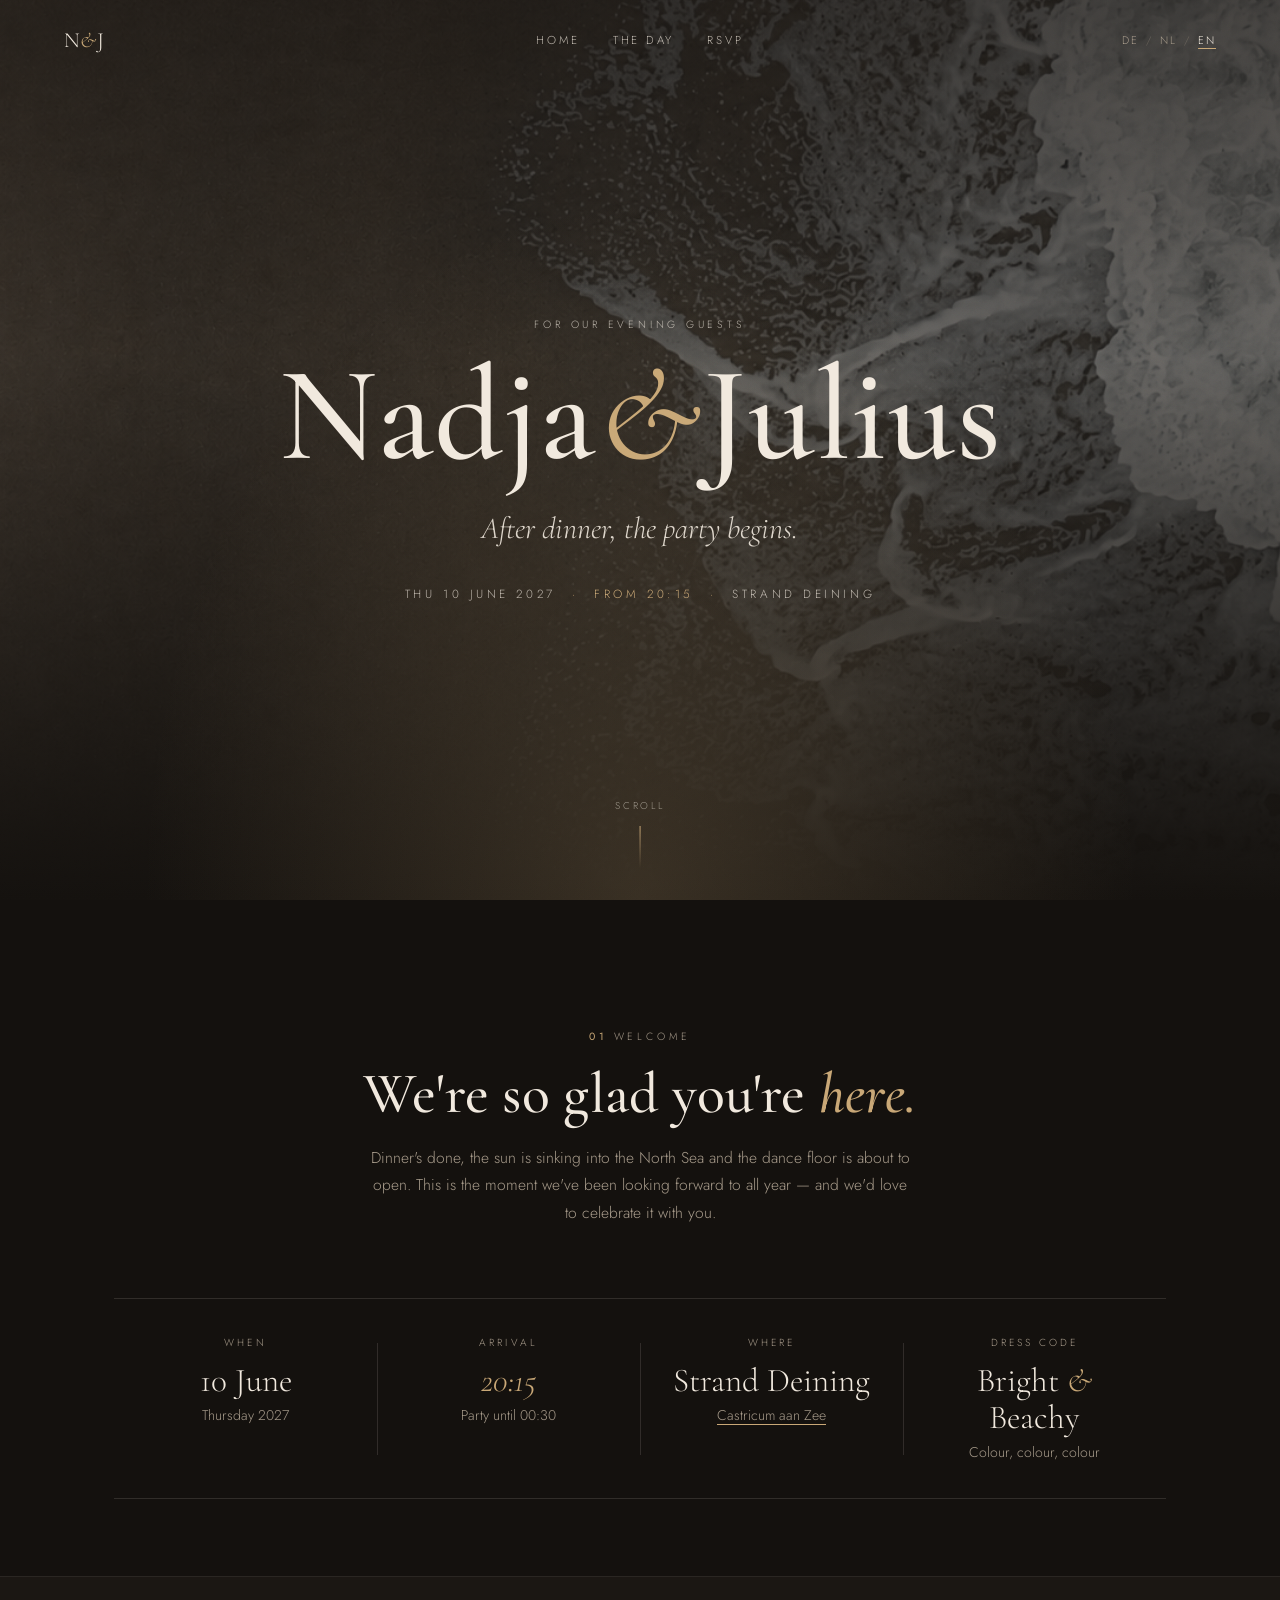
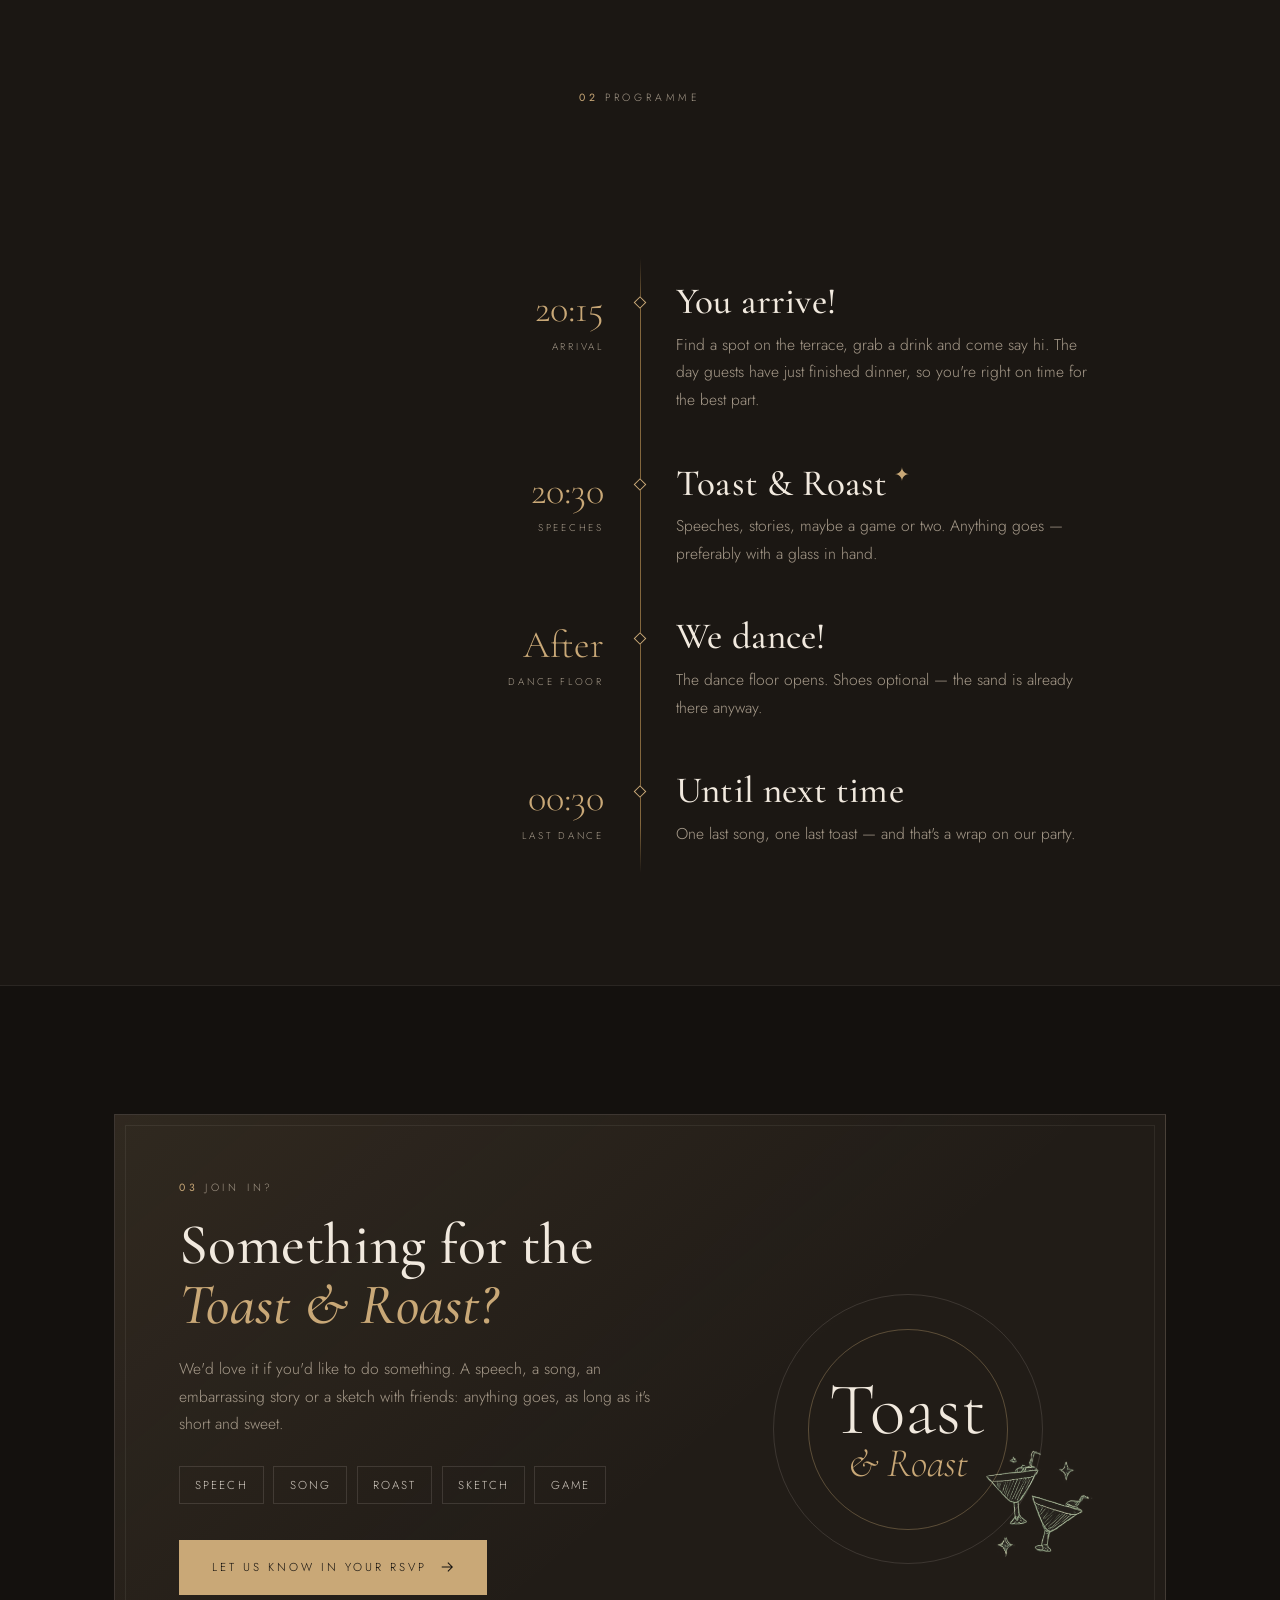
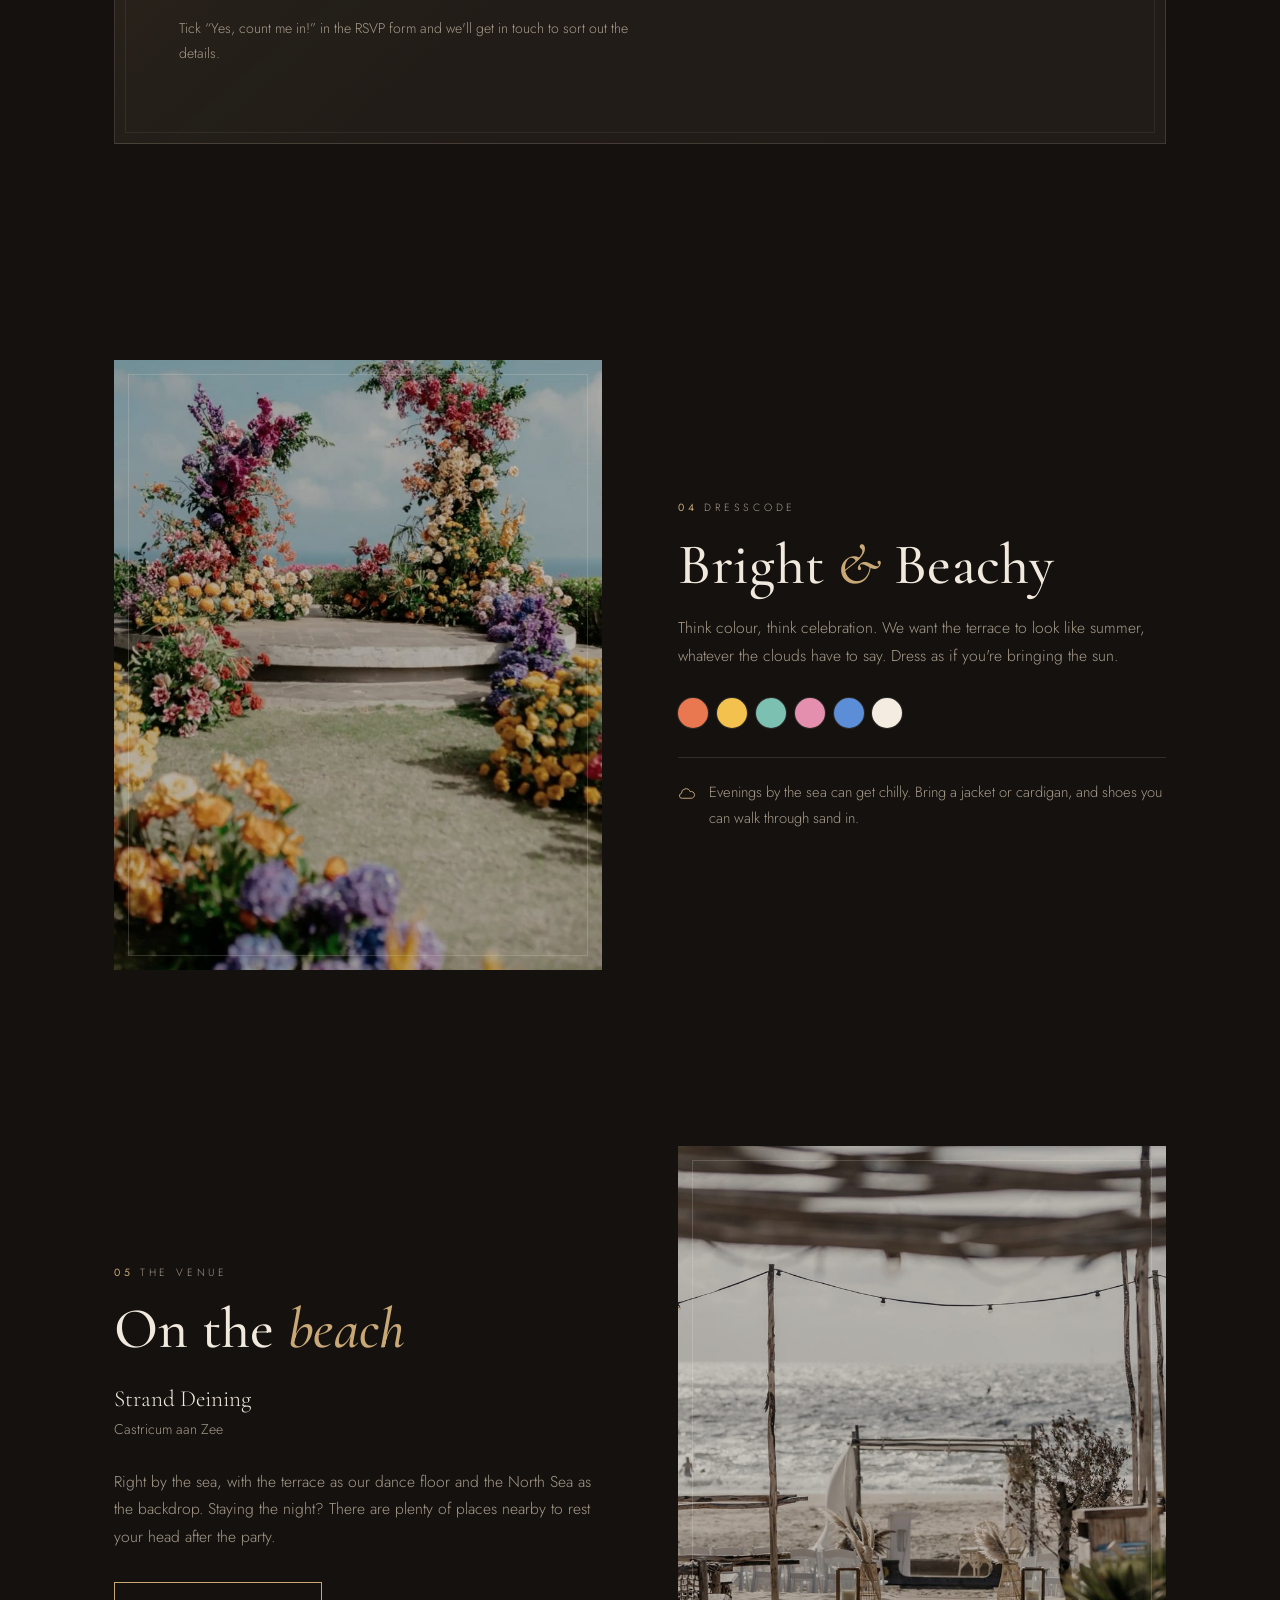
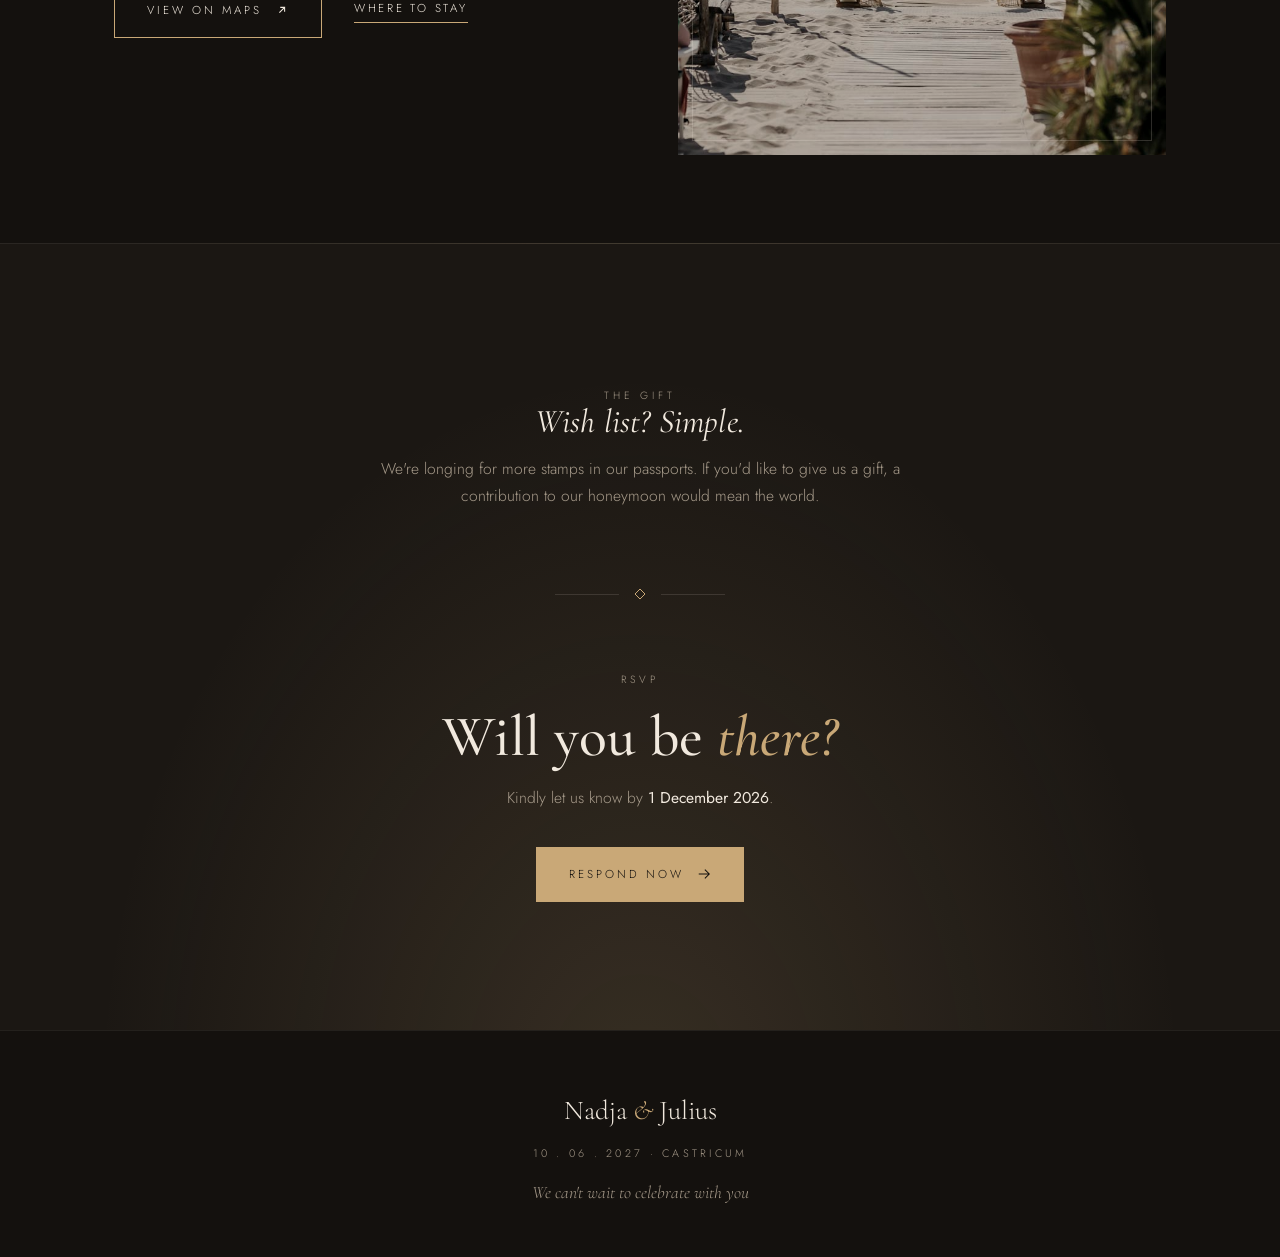
==== avond.html @ a83099b0 "Add files via upload" ====
<!DOCTYPE html>
<html lang="nl">
<head>
<meta charset="UTF-8">
<meta name="viewport" content="width=device-width, initial-scale=1.0">
<title>De Avond — Nadja &amp; Julius</title>
<meta name="description" content="Voor onze avondgasten: 10 juni 2027, vanaf 20:15 op Strand Deining, Castricum aan Zee.">
<meta property="og:title" content="De Avond — Nadja & Julius">
<meta property="og:description" content="Na het diner begint het feest. 10 juni 2027 · Strand Deining, Castricum aan Zee.">
<meta property="og:image" content="assets/hero-beach.png">
<meta property="og:type" content="website">
<meta name="twitter:card" content="summary_large_image">
<meta name="theme-color" content="#14110e">
<link rel="preconnect" href="https://fonts.googleapis.com">
<link rel="preconnect" href="https://fonts.gstatic.com" crossorigin>
<link href="https://fonts.googleapis.com/css2?family=Cormorant+Garamond:ital,wght@0,400;0,500;0,600;1,400;1,500&family=Jost:wght@300;400;500&display=swap" rel="stylesheet">
<style>
  :root{
    /* Dark-mode variant of the site palette */
    --bg:#14110e;
    --bg-deep:#1b1713;
    --surface:#211c17;
    --ink:#f1e9de;
    --muted:#a69a8a;
    --accent:#c9a877;
    --accent-deep:#b0894f;
    --line:rgba(241,233,222,.13);
    --line-soft:rgba(241,233,222,.07);
    --ease:cubic-bezier(.22,.61,.36,1);
    --font-display:"Cormorant Garamond", Georgia, serif;
    --font-sans:"Jost","Helvetica Neue",Arial,sans-serif;
    --maxw:1180px;
    --pad:clamp(1.25rem,5vw,4rem);
    --eyebrow-fs:clamp(.64rem,.82vw,.76rem);
    --tracking:.36em;
    --grade-dark:saturate(.75) brightness(.55) contrast(1.04) sepia(.12);
  }
  *,*::before,*::after{box-sizing:border-box}
  html{scroll-behavior:smooth;-webkit-text-size-adjust:100%}
  body{
    margin:0;background:var(--bg);color:var(--ink);
    font-family:var(--font-sans);font-weight:300;font-size:clamp(.98rem,1.05vw,1.06rem);line-height:1.75;
    -webkit-font-smoothing:antialiased;overflow-x:hidden;
  }
  /* subtle paper grain, like the light site */
  body::before{
    content:"";position:fixed;inset:0;pointer-events:none;z-index:100;opacity:.05;mix-blend-mode:overlay;
    background-image:url("data:image/svg+xml;utf8,<svg xmlns='http://www.w3.org/2000/svg' width='160' height='160'><filter id='n'><feTurbulence type='fractalNoise' baseFrequency='.85' numOctaves='3' stitchTiles='stitch'/></filter><rect width='100%' height='100%' filter='url(%23n)'/></svg>");
  }
  img{max-width:100%;display:block}
  a{color:inherit}
  .skip{position:absolute;left:-9999px;top:0}
  .skip:focus{left:1rem;top:1rem;z-index:200;background:var(--accent);color:var(--bg);padding:.5rem 1rem}

  /* ---------- Header ---------- */
  header.site{
    position:fixed;inset:0 0 auto 0;z-index:50;
    display:grid;grid-template-columns:1fr auto 1fr;align-items:center;
    padding:1.35rem var(--pad);
    transition:background .5s var(--ease),border-color .5s var(--ease),padding .5s var(--ease);
    border-bottom:1px solid transparent;
  }
  header.site.scrolled{background:rgba(20,17,14,.82);backdrop-filter:blur(14px);-webkit-backdrop-filter:blur(14px);border-color:var(--line-soft);padding:1rem var(--pad)}
  .logo{font-family:var(--font-display);font-size:1.35rem;text-decoration:none;letter-spacing:.02em}
  .logo span{color:var(--accent);font-style:italic}
  nav.main{display:flex;gap:clamp(1rem,2.6vw,2.4rem)}
  nav.main a{font-size:.72rem;letter-spacing:.24em;text-transform:uppercase;text-decoration:none;color:rgba(241,233,222,.75);padding:.35rem 0;position:relative;transition:color .3s}
  nav.main a:hover,nav.main a[aria-current]{color:var(--ink)}
  nav.main a[aria-current]::after{content:"";position:absolute;left:0;right:0;bottom:-.35rem;height:1px;background:var(--accent)}
  .langs{justify-self:end;display:flex;align-items:center;gap:.45rem;font-size:.68rem;letter-spacing:.18em;color:var(--muted)}
  .langs button{background:none;border:0;padding:.2rem 0;font:inherit;letter-spacing:inherit;color:inherit;cursor:pointer;text-transform:uppercase}
  .langs button[aria-pressed="true"]{color:var(--ink);text-decoration:underline;text-underline-offset:.4em;text-decoration-color:var(--accent)}
  .langs i{font-style:normal;opacity:.4}

  /* ---------- Shared ---------- */
  .wrap{max-width:var(--maxw);margin:0 auto;padding:0 var(--pad)}
  section{position:relative}
  .eyebrow{font-size:var(--eyebrow-fs);letter-spacing:var(--tracking);text-transform:uppercase;color:var(--muted);margin:0 0 1.1rem}
  .eyebrow b{font-weight:400;color:var(--accent);margin-right:.6em}
  h1,h2,h3{font-family:var(--font-display);font-weight:500;line-height:1.05;margin:0;letter-spacing:.005em}
  h2.block-title{font-size:clamp(2.3rem,4.6vw,3.6rem)}
  h2.block-title em{font-style:italic;color:var(--accent)}
  .lead{color:var(--muted);max-width:34rem;margin:1.2rem 0 0}
  .center{text-align:center}
  .center .lead{margin-left:auto;margin-right:auto}
  .btn{
    display:inline-flex;align-items:center;gap:.8rem;
    font-size:.72rem;letter-spacing:.26em;text-transform:uppercase;text-decoration:none;
    padding:1.05rem 2rem;border:1px solid var(--accent);color:var(--ink);
    transition:background .35s var(--ease),color .35s var(--ease);
  }
  .btn:hover{background:var(--accent);color:var(--bg)}
  .btn.solid{background:var(--accent);color:var(--bg)}
  .btn.solid:hover{background:transparent;color:var(--ink)}
  .btn svg{width:14px;height:14px}
  .link{font-size:.72rem;letter-spacing:.24em;text-transform:uppercase;text-decoration:none;border-bottom:1px solid var(--accent);padding-bottom:.25rem;color:var(--ink)}
  .divider{display:flex;align-items:center;justify-content:center;gap:1rem;color:var(--accent);margin:0 auto}
  .divider::before,.divider::after{content:"";height:1px;width:64px;background:var(--line)}
  .divider svg{width:10px;height:10px}

  .reveal{opacity:0;transform:translateY(18px);transition:opacity 1s var(--ease),transform 1s var(--ease)}
  .reveal.in{opacity:1;transform:none}
  @media (prefers-reduced-motion:reduce){.reveal{opacity:1;transform:none;transition:none}html{scroll-behavior:auto}}

  /* ---------- Hero ---------- */
  .hero{
    min-height:100svh;display:grid;place-items:center;text-align:center;padding:7rem var(--pad) 5rem;
    overflow:hidden;isolation:isolate;
    background:#0f0c0a radial-gradient(ellipse at 50% 120%,rgba(201,168,119,.22),transparent 60%);
  }
  .hero-bg{position:absolute;inset:0;z-index:-2}
  .hero-bg img{width:100%;height:100%;object-fit:cover;filter:var(--grade-dark);transform:scale(1.04)}
  .hero::after{content:"";position:absolute;inset:0;z-index:-1;
    background:
      radial-gradient(ellipse at 50% 100%,rgba(201,168,119,.20),transparent 55%),
      linear-gradient(180deg,rgba(15,12,10,.55) 0%,rgba(15,12,10,.25) 40%,rgba(20,17,14,.92) 92%,var(--bg) 100%);}
  .hero .eyebrow{color:rgba(241,233,222,.7)}
  .hero h1{font-size:clamp(3.4rem,10.5vw,9.5rem);font-weight:500;line-height:.95;letter-spacing:.005em}
  .hero h1 .amp{font-style:italic;color:var(--accent);font-weight:400;margin:0 .02em}
  .hero .sub{font-family:var(--font-display);font-style:italic;font-size:clamp(1.35rem,2.4vw,1.9rem);margin:1.4rem 0 0;color:rgba(241,233,222,.9)}
  .hero .meta{margin-top:1.8rem;font-size:.74rem;letter-spacing:.3em;text-transform:uppercase;color:rgba(241,233,222,.72);display:flex;flex-wrap:wrap;justify-content:center;gap:.4rem 1rem}
  .hero .meta span+span::before{content:"·";margin-right:1rem;color:var(--accent)}
  .hero .meta .time{color:var(--accent)}
  .scroll{position:absolute;left:50%;bottom:2rem;transform:translateX(-50%);font-size:.62rem;letter-spacing:.3em;text-transform:uppercase;color:rgba(241,233,222,.55);text-decoration:none;display:flex;flex-direction:column;align-items:center;gap:.7rem}
  .scroll::after{content:"";width:1px;height:42px;background:linear-gradient(var(--accent),transparent);animation:drip 2.4s var(--ease) infinite}
  @keyframes drip{0%{transform:scaleY(0);transform-origin:top}50%{transform:scaleY(1);transform-origin:top}51%{transform-origin:bottom}100%{transform:scaleY(0);transform-origin:bottom}}
  @media (prefers-reduced-motion:reduce){.scroll::after{animation:none}}

  /* ---------- Welcome + facts ---------- */
  .welcome{padding:clamp(5rem,10vw,8rem) 0 clamp(3rem,6vw,5rem)}
  .facts{
    margin-top:clamp(3rem,6vw,4.5rem);
    display:grid;grid-template-columns:repeat(4,1fr);
    border-top:1px solid var(--line);border-bottom:1px solid var(--line);
  }
  .fact{padding:2.2rem 1.6rem;text-align:center;position:relative}
  .fact+.fact::before{content:"";position:absolute;left:0;top:22%;bottom:22%;width:1px;background:var(--line)}
  .fact .k{font-size:.64rem;letter-spacing:.3em;text-transform:uppercase;color:var(--muted)}
  .fact .v{font-family:var(--font-display);font-size:clamp(1.7rem,2.6vw,2.15rem);line-height:1.1;margin:.7rem 0 .35rem}
  .fact .v em{color:var(--accent)}
  .fact .s{font-size:.88rem;color:var(--muted);line-height:1.5}
  .fact a{color:var(--muted);text-decoration-color:var(--accent);text-underline-offset:.25em}
  .fact a:hover{color:var(--ink)}

  /* ---------- Programme timeline ---------- */
  .program{padding:clamp(4rem,9vw,7rem) 0;background:var(--bg-deep);border-top:1px solid var(--line-soft);border-bottom:1px solid var(--line-soft)}
  .timeline{position:relative;max-width:900px;margin:clamp(3rem,6vw,4.5rem) auto 0;padding:0}
  .timeline::before{content:"";position:absolute;left:50%;top:0;bottom:0;width:1px;background:linear-gradient(transparent,var(--accent-deep) 8%,var(--accent-deep) 92%,transparent);opacity:.7}
  .t-item{position:relative;display:grid;grid-template-columns:1fr 1fr;gap:0 4.5rem;padding:1.6rem 0;list-style:none}
  .t-item::before{content:"";position:absolute;left:50%;top:2.55rem;width:9px;height:9px;border:1px solid var(--accent);background:var(--bg-deep);transform:translateX(-50%) rotate(45deg)}
  .t-item .when{text-align:right;padding-top:.45rem}
  .t-item .when .time{font-family:var(--font-display);font-size:clamp(1.9rem,3vw,2.5rem);color:var(--accent);line-height:1}
  .t-item .when .tag{display:block;margin-top:.5rem;font-size:.62rem;letter-spacing:.28em;text-transform:uppercase;color:var(--muted)}
  .t-item h3{font-size:clamp(1.8rem,2.9vw,2.4rem)}
  .t-item p{margin:.55rem 0 0;color:var(--muted);max-width:26rem}
  .t-item.highlight h3::after{content:"✦";font-size:.5em;color:var(--accent);vertical-align:super;margin-left:.35em}

  /* ---------- Toast & Roast ---------- */
  .roast{padding:clamp(5rem,10vw,8rem) 0}
  .roast-card{
    position:relative;display:grid;grid-template-columns:1.1fr .9fr;gap:clamp(2rem,5vw,4.5rem);align-items:center;
    padding:clamp(2.2rem,5vw,4rem);border:1px solid var(--line);
    background:linear-gradient(140deg,rgba(201,168,119,.09),rgba(201,168,119,0) 55%),var(--surface);
  }
  .roast-card::before{content:"";position:absolute;inset:10px;border:1px solid var(--line-soft);pointer-events:none}
  .roast-ideas{list-style:none;margin:1.8rem 0 2.2rem;padding:0;display:flex;flex-wrap:wrap;gap:.6rem}
  .roast-ideas li{font-size:.72rem;letter-spacing:.18em;text-transform:uppercase;border:1px solid var(--line);padding:.5rem .95rem;color:rgba(241,233,222,.85)}
  .roast-note{font-size:.88rem;color:var(--muted);margin-top:1.3rem}
  .roast-visual{display:grid;place-items:center;min-height:260px;position:relative}
  .roast-visual .ring{position:absolute;width:min(280px,70%);aspect-ratio:1;border-radius:50%;border:1px solid var(--line);}
  .roast-visual .ring.two{width:min(210px,52%);border-color:rgba(201,168,119,.35)}
  .roast-visual .big{font-family:var(--font-display);font-size:clamp(3rem,6vw,4.6rem);line-height:.95;text-align:center;position:relative}
  .roast-visual .big em{display:block;font-size:.55em;color:var(--accent)}
  .illus{filter:invert(1) sepia(.55) saturate(1.3) hue-rotate(-12deg) brightness(.92);mix-blend-mode:screen;opacity:.75}
  .roast-visual .illus{position:absolute;width:120px;bottom:-.5rem;right:0}

  /* ---------- Split sections (dresscode / location) ---------- */
  .split{padding:clamp(3rem,7vw,5.5rem) 0}
  .split .wrap{display:grid;grid-template-columns:1fr 1fr;gap:clamp(2rem,6vw,5.5rem);align-items:center}
  .split.flip .media{order:2}
  .media{position:relative;aspect-ratio:4/5;overflow:hidden;background:var(--surface) radial-gradient(ellipse at 30% 20%,rgba(201,168,119,.18),transparent 60%)}
  .media img{width:100%;height:100%;object-fit:cover;filter:saturate(.8) brightness(.78) contrast(1.03) sepia(.1);transition:transform 1.4s var(--ease)}
  .media:hover img{transform:scale(1.03)}
  .media::after{content:"";position:absolute;inset:14px;border:1px solid rgba(241,233,222,.18);pointer-events:none}
  .swatches{display:flex;gap:.55rem;margin:1.8rem 0 0}
  .swatches span{width:30px;height:30px;border-radius:50%;box-shadow:0 0 0 1px rgba(255,255,255,.1)}
  .tip{display:flex;gap:.8rem;align-items:flex-start;margin-top:1.8rem;padding-top:1.4rem;border-top:1px solid var(--line);color:var(--muted);font-size:.92rem}
  .tip svg{flex:none;width:18px;height:18px;color:var(--accent);margin-top:.25rem}
  .addr{font-family:var(--font-display);font-size:1.45rem;line-height:1.35;margin:1.5rem 0 1.8rem}
  .addr small{display:block;font-family:var(--font-sans);font-size:.88rem;color:var(--muted);margin-top:.3rem}
  .actions{display:flex;flex-wrap:wrap;gap:1.4rem 2rem;align-items:center}

  /* ---------- Gift + RSVP ---------- */
  .closing{padding:clamp(5rem,10vw,8rem) 0;text-align:center;overflow:hidden;
    background:radial-gradient(ellipse at 50% 110%,rgba(201,168,119,.16),transparent 60%),var(--bg-deep);border-top:1px solid var(--line-soft)}
  .gift{max-width:36rem;margin:0 auto clamp(3.5rem,7vw,5rem)}
  .gift p{color:var(--muted);margin:.9rem 0 0}
  .gift h3{font-size:clamp(1.7rem,2.6vw,2.1rem);font-style:italic;font-weight:400}
  .closing .deadline{color:var(--muted);margin:1rem 0 2.2rem}
  .closing .deadline strong{color:var(--ink);font-weight:400}

  footer{padding:3.5rem var(--pad) 3rem;text-align:center;border-top:1px solid var(--line-soft)}
  footer .names{font-family:var(--font-display);font-size:1.7rem}
  footer .names span{color:var(--accent);font-style:italic}
  footer .date{font-size:.68rem;letter-spacing:.3em;color:var(--muted);margin:.6rem 0 .9rem}
  footer p{margin:0;font-family:var(--font-display);font-style:italic;color:var(--muted);font-size:1.1rem}

  /* ---------- Responsive ---------- */
  @media (max-width:900px){
    .facts{grid-template-columns:1fr 1fr}
    .fact:nth-child(3)::before{display:none}
    .fact:nth-child(n+3){border-top:1px solid var(--line)}
    .roast-card{grid-template-columns:1fr}
    .roast-visual{min-height:200px;order:-1}
    .split .wrap{grid-template-columns:1fr}
    .split.flip .media{order:0}
    .media{aspect-ratio:4/3}
  }
  @media (max-width:720px){
    header.site{grid-template-columns:auto 1fr;padding:1rem 16px;row-gap:.3rem}
    header.site.scrolled{padding:.8rem 16px}
    nav.main{grid-column:1/-1;grid-row:2;justify-content:center;gap:1.4rem}
    nav.main a{font-size:.66rem}
    .wrap{padding:0 16px}
    .hero{padding:9rem 16px 6rem}
    .hero .meta{letter-spacing:.2em;font-size:.68rem}
    .hero .meta span+span::before{margin-right:.6rem}
    .timeline::before{left:7px}
    .t-item{grid-template-columns:1fr;padding:1.2rem 0 1.2rem 2.2rem}
    .t-item::before{left:7px;top:1.85rem}
    .t-item .when{text-align:left;padding:0 0 .4rem;display:flex;align-items:baseline;gap:.9rem}
    .t-item .when .tag{margin:0}
    .roast-card{padding:2rem 1.4rem}
    .roast-card::before{inset:6px}
  }
  @media (max-width:440px){
    .facts{grid-template-columns:1fr}
    .fact+.fact::before{display:none}
    .fact+.fact{border-top:1px solid var(--line)}
    .fact{padding:1.7rem 1rem}
  }
</style>
</head>
<body>
<a class="skip" href="#main" data-i18n="skip">Naar de inhoud</a>

<header class="site" id="top">
  <a class="logo" href="index.html" aria-label="Nadja &amp; Julius — home">N<span>&amp;</span>J</a>
  <nav class="main" aria-label="Hoofdmenu">
    <a href="index.html" data-i18n="nav.home">Home</a>
    <a href="day.html" data-i18n="nav.day">De Dag</a>
    <a href="rsvp.html" data-i18n="nav.rsvp">RSVP</a>
  </nav>
  <div class="langs" role="group" aria-label="Taal / Language / Sprache">
    <button type="button" data-lang="de">DE</button><i>/</i>
    <button type="button" data-lang="nl">NL</button><i>/</i>
    <button type="button" data-lang="en">EN</button>
  </div>
</header>

<main id="main">

  <!-- HERO -->
  <section class="hero">
    <div class="hero-bg" aria-hidden="true">
      <img src="assets/hero-beach.png" alt="" onerror="this.remove()">
    </div>
    <div>
      <p class="eyebrow reveal" data-i18n="hero.eyebrow">Voor onze avondgasten</p>
      <h1 class="reveal">Nadja<span class="amp">&amp;</span>Julius</h1>
      <p class="sub reveal" data-i18n="hero.sub">Na het diner begint het feest.</p>
      <p class="meta reveal">
        <span data-i18n="hero.date">Do 10 juni 2027</span>
        <span class="time" data-i18n="hero.time">Vanaf 20:15</span>
        <span>Strand Deining</span>
      </p>
    </div>
    <a class="scroll" href="#welkom" data-i18n="hero.scroll">Scroll</a>
  </section>

  <!-- WELCOME + KEY FACTS -->
  <section class="welcome" id="welkom">
    <div class="wrap center">
      <p class="eyebrow reveal"><b>01</b><span data-i18n="welcome.eyebrow">Welkom</span></p>
      <h2 class="block-title reveal" data-i18n-html="welcome.title">Wat fijn dat je <em>erbij</em> bent.</h2>
      <p class="lead reveal" data-i18n="welcome.lead">Het diner zit erop, de zon zakt in de Noordzee en de dansvloer gaat zo open. Dit is het moment waar we het hele jaar naar hebben uitgekeken — en we vieren het graag met jou.</p>

      <div class="facts reveal">
        <div class="fact">
          <div class="k" data-i18n="facts.when">Wanneer</div>
          <div class="v" data-i18n-html="facts.whenV">10 juni</div>
          <div class="s" data-i18n="facts.whenS">Donderdag 2027</div>
        </div>
        <div class="fact">
          <div class="k" data-i18n="facts.arrive">Inloop</div>
          <div class="v"><em>20:15</em></div>
          <div class="s" data-i18n="facts.arriveS">Feest tot 00:30</div>
        </div>
        <div class="fact">
          <div class="k" data-i18n="facts.where">Waar</div>
          <div class="v">Strand Deining</div>
          <div class="s"><a href="https://www.google.com/maps/search/Strand+Deining+Castricum+aan+Zee" target="_blank" rel="noopener">Castricum aan Zee</a></div>
        </div>
        <div class="fact">
          <div class="k" data-i18n="facts.dress">Dresscode</div>
          <div class="v">Bright <em>&amp;</em> Beachy</div>
          <div class="s" data-i18n="facts.dressS">Kleur, kleur, kleur</div>
        </div>
      </div>
    </div>
  </section>

  <!-- PROGRAMME -->
  <section class="program" id="programma">
    <div class="wrap center">
      <p class="eyebrow reveal"><b>02</b><span data-i18n="program.eyebrow">Programma</span></p>
      <h2 class="block-title reveal" data-i18n-html="program.title">De <em>avond</em></h2>
    </div>
    <div class="wrap">
      <ol class="timeline">
        <li class="t-item reveal">
          <div class="when"><span class="time">20:15</span><span class="tag" data-i18n="p1.tag">Inloop</span></div>
          <div>
            <h3 data-i18n="p1.title">Je komt aan!</h3>
            <p data-i18n="p1.text">Schuif aan op het terras, pak een drankje en zoek ons even op. De dag-gasten hebben net gegeten, dus je komt precies op tijd voor het leukste deel.</p>
          </div>
        </li>
        <li class="t-item reveal highlight">
          <div class="when"><span class="time">20:30</span><span class="tag" data-i18n="p2.tag">Speeches</span></div>
          <div>
            <h3>Toast &amp; Roast</h3>
            <p data-i18n="p2.text">Speeches, verhalen, misschien een spel of twee. Hier mag van alles gezegd worden — liefst met een glas in de hand.</p>
          </div>
        </li>
        <li class="t-item reveal">
          <div class="when"><span class="time" data-i18n="p3.time">Daarna</span><span class="tag" data-i18n="p3.tag">Dansvloer</span></div>
          <div>
            <h3 data-i18n="p3.title">We dansen!</h3>
            <p data-i18n="p3.text">De dansvloer gaat open. Schoenen mogen uit, het zand ligt er toch al.</p>
          </div>
        </li>
        <li class="t-item reveal">
          <div class="when"><span class="time">00:30</span><span class="tag" data-i18n="p4.tag">Laatste dans</span></div>
          <div>
            <h3 data-i18n="p4.title">Tot de volgende keer</h3>
            <p data-i18n="p4.text">Nog één laatste nummer, één laatste proost — en dan zit ons feest erop.</p>
          </div>
        </li>
      </ol>
    </div>
  </section>

  <!-- TOAST & ROAST -->
  <section class="roast" id="toast-roast">
    <div class="wrap">
      <div class="roast-card reveal">
        <div>
          <p class="eyebrow"><b>03</b><span data-i18n="roast.eyebrow">Doe je mee?</span></p>
          <h2 class="block-title" data-i18n-html="roast.title">Iets voor de <em>Toast &amp; Roast?</em></h2>
          <p class="lead" data-i18n="roast.lead">We zouden het geweldig vinden als je iets wilt doen. Een speech, een liedje, een gênant verhaal of een sketch met vrienden: alles mag, zolang het kort en krachtig blijft.</p>
          <ul class="roast-ideas">
            <li data-i18n="roast.i1">Speech</li>
            <li data-i18n="roast.i2">Liedje</li>
            <li data-i18n="roast.i3">Roast</li>
            <li data-i18n="roast.i4">Sketch</li>
            <li data-i18n="roast.i5">Spel</li>
          </ul>
          <a class="btn solid" href="rsvp.html">
            <span data-i18n="roast.cta">Geef het aan in je RSVP</span>
            <svg viewBox="0 0 16 16" fill="none" stroke="currentColor" stroke-width="1.2" aria-hidden="true"><path d="M2 8h12M9 3l5 5-5 5"/></svg>
          </a>
          <p class="roast-note" data-i18n="roast.note">Vink in het RSVP-formulier „Ja, ik doe mee!” aan, dan nemen we contact met je op om alles af te stemmen.</p>
        </div>
        <div class="roast-visual" aria-hidden="true">
          <span class="ring"></span><span class="ring two"></span>
          <div class="big">Toast<em>&amp; Roast</em></div>
          <img class="illus" src="assets/illus-toast.png" alt="" onerror="this.remove()">
        </div>
      </div>
    </div>
  </section>

  <!-- DRESSCODE -->
  <section class="split" id="dresscode">
    <div class="wrap">
      <div class="media reveal"><img src="assets/dresscode2.jpeg" alt="" loading="lazy" onerror="this.remove()"></div>
      <div class="reveal">
        <p class="eyebrow"><b>04</b><span>Dresscode</span></p>
        <h2 class="block-title">Bright <em>&amp;</em> Beachy</h2>
        <p class="lead" data-i18n="dress.lead">Denk kleur, denk feest. We willen dat het terras eruitziet als zomer, wat de wolken ook vinden. Trek iets aan alsof jij de zon meebrengt.</p>
        <div class="swatches" aria-hidden="true">
          <span style="background:#e9774f"></span><span style="background:#f2c14e"></span><span style="background:#7cc0b2"></span><span style="background:#e58fae"></span><span style="background:#5c8ed8"></span><span style="background:#f4ece0"></span>
        </div>
        <div class="tip">
          <svg viewBox="0 0 24 24" fill="none" stroke="currentColor" stroke-width="1.3" aria-hidden="true"><path d="M17.5 19a4.5 4.5 0 1 0-1.3-8.8A6 6 0 0 0 4.6 12.5 3.3 3.3 0 0 0 6 19h11.5z"/></svg>
          <span data-i18n="dress.tip">'s Avonds kan het aan zee fris worden. Neem een jasje of vest mee, en schoenen waarmee je ook door het zand kunt.</span>
        </div>
      </div>
    </div>
  </section>

  <!-- LOCATION -->
  <section class="split flip" id="locatie">
    <div class="wrap">
      <div class="media reveal"><img src="assets/location.jpg" alt="Strand Deining" loading="lazy" onerror="this.remove()"></div>
      <div class="reveal">
        <p class="eyebrow"><b>05</b><span data-i18n="loc.eyebrow">De locatie</span></p>
        <h2 class="block-title" data-i18n-html="loc.title">Op het <em>strand</em></h2>
        <p class="addr">Strand Deining<small>Castricum aan Zee</small></p>
        <p class="lead" data-i18n="loc.lead">Direct aan zee, met het terras als dansvloer en de Noordzee als decor. Blijf je slapen? Vlakbij zijn genoeg plekken om na het feest je hoofd neer te leggen.</p>
        <div class="actions" style="margin-top:2rem">
          <a class="btn" href="https://www.google.com/maps/search/Strand+Deining+Castricum+aan+Zee" target="_blank" rel="noopener">
            <span data-i18n="loc.maps">Bekijk op Maps</span>
            <svg viewBox="0 0 16 16" fill="none" stroke="currentColor" stroke-width="1.2" aria-hidden="true"><path d="M5 11 11 5M6 5h5v5"/></svg>
          </a>
          <a class="link" href="day.html" data-i18n="loc.stay">Overnachten</a>
        </div>
      </div>
    </div>
  </section>

  <!-- GIFT + RSVP -->
  <section class="closing" id="rsvp">
    <div class="wrap">
      <div class="gift reveal">
        <p class="eyebrow" data-i18n="gift.eyebrow">Het cadeau</p>
        <h3 data-i18n="gift.title">Verlanglijst? Simpel.</h3>
        <p data-i18n="gift.text">Wij verlangen naar meer stempels in ons paspoort. Als je ons een cadeau wilt geven, dan het liefst een bijdrage aan onze huwelijksreis.</p>
      </div>
      <div class="divider reveal" aria-hidden="true"><svg viewBox="0 0 10 10"><path d="M5 0 10 5 5 10 0 5z" fill="none" stroke="currentColor"/></svg></div>
      <div style="margin-top:clamp(3rem,6vw,4.5rem)">
        <p class="eyebrow reveal">RSVP</p>
        <h2 class="block-title reveal" data-i18n-html="rsvp.title">Ben je <em>erbij?</em></h2>
        <p class="deadline reveal" data-i18n-html="rsvp.deadline">Laat het ons weten vóór <strong>1 december 2026</strong>.</p>
        <a class="btn solid reveal" href="rsvp.html"><span data-i18n="rsvp.cta">Reageer nu</span>
          <svg viewBox="0 0 16 16" fill="none" stroke="currentColor" stroke-width="1.2" aria-hidden="true"><path d="M2 8h12M9 3l5 5-5 5"/></svg></a>
      </div>
    </div>
  </section>
</main>

<footer>
  <div class="names">Nadja <span>&amp;</span> Julius</div>
  <div class="date">10 . 06 . 2027 · CASTRICUM</div>
  <p data-i18n="footer">We kunnen niet wachten om het met je te vieren</p>
</footer>

<script>
(function(){
  var T = {
    nl:{
      "skip":"Naar de inhoud",
      "nav.home":"Home","nav.day":"De Dag","nav.rsvp":"RSVP",
      "hero.eyebrow":"Voor onze avondgasten","hero.sub":"Na het diner begint het feest.","hero.date":"Do 10 juni 2027","hero.time":"Vanaf 20:15","hero.scroll":"Scroll",
      "welcome.eyebrow":"Welkom","welcome.title":"Wat fijn dat je <em>erbij</em> bent.",
      "welcome.lead":"Het diner zit erop, de zon zakt in de Noordzee en de dansvloer gaat zo open. Dit is het moment waar we het hele jaar naar hebben uitgekeken — en we vieren het graag met jou.",
      "facts.when":"Wanneer","facts.whenV":"10 juni","facts.whenS":"Donderdag 2027","facts.arrive":"Inloop","facts.arriveS":"Feest tot 00:30","facts.where":"Waar","facts.dress":"Dresscode","facts.dressS":"Kleur, kleur, kleur",
      "program.eyebrow":"Programma","program.title":"De <em>avond</em>",
      "p1.tag":"Inloop","p1.title":"Je komt aan!","p1.text":"Schuif aan op het terras, pak een drankje en zoek ons even op. De daggasten hebben net gegeten, dus je komt precies op tijd voor het leukste deel.",
      "p2.tag":"Speeches","p2.text":"Speeches, verhalen, misschien een spel of twee. Hier mag van alles gezegd worden — liefst met een glas in de hand.",
      "p3.time":"Daarna","p3.tag":"Dansvloer","p3.title":"We dansen!","p3.text":"De dansvloer gaat open. Schoenen mogen uit, het zand ligt er toch al.",
      "p4.tag":"Laatste dans","p4.title":"Tot de volgende keer","p4.text":"Nog één laatste nummer, één laatste proost — en dan zit ons feest erop.",
      "roast.eyebrow":"Doe je mee?","roast.title":"Iets voor de <em>Toast &amp; Roast?</em>",
      "roast.lead":"We zouden het geweldig vinden als je iets wilt doen. Een speech, een liedje, een gênant verhaal of een sketch met vrienden: alles mag, zolang het kort en krachtig blijft.",
      "roast.i1":"Speech","roast.i2":"Liedje","roast.i3":"Roast","roast.i4":"Sketch","roast.i5":"Spel",
      "roast.cta":"Geef het aan in je RSVP","roast.note":"Vink in het RSVP-formulier „Ja, ik doe mee!” aan, dan nemen we contact met je op om alles af te stemmen.",
      "dress.lead":"Denk kleur, denk feest. We willen dat het terras eruitziet als zomer, wat de wolken ook vinden. Trek iets aan alsof jij de zon meebrengt.",
      "dress.tip":"'s Avonds kan het aan zee fris worden. Neem een jasje of vest mee, en schoenen waarmee je ook door het zand kunt.",
      "loc.eyebrow":"De locatie","loc.title":"Op het <em>strand</em>",
      "loc.lead":"Direct aan zee, met het terras als dansvloer en de Noordzee als decor. Blijf je slapen? Vlakbij zijn genoeg plekken om na het feest je hoofd neer te leggen.",
      "loc.maps":"Bekijk op Maps","loc.stay":"Overnachten",
      "gift.eyebrow":"Het cadeau","gift.title":"Verlanglijst? Simpel.","gift.text":"Wij verlangen naar meer stempels in ons paspoort. Als je ons een cadeau wilt geven, dan het liefst een bijdrage aan onze huwelijksreis.",
      "rsvp.title":"Ben je <em>erbij?</em>","rsvp.deadline":"Laat het ons weten vóór <strong>1 december 2026</strong>.","rsvp.cta":"Reageer nu",
      "footer":"We kunnen niet wachten om het met je te vieren",
      "_title":"De Avond — Nadja & Julius"
    },
    en:{
      "skip":"Skip to main content",
      "nav.home":"Home","nav.day":"The Day","nav.rsvp":"RSVP",
      "hero.eyebrow":"For our evening guests","hero.sub":"After dinner, the party begins.","hero.date":"Thu 10 June 2027","hero.time":"From 20:15","hero.scroll":"Scroll",
      "welcome.eyebrow":"Welcome","welcome.title":"We're so glad you're <em>here.</em>",
      "welcome.lead":"Dinner's done, the sun is sinking into the North Sea and the dance floor is about to open. This is the moment we've been looking forward to all year — and we'd love to celebrate it with you.",
      "facts.when":"When","facts.whenV":"10 June","facts.whenS":"Thursday 2027","facts.arrive":"Arrival","facts.arriveS":"Party until 00:30","facts.where":"Where","facts.dress":"Dress code","facts.dressS":"Colour, colour, colour",
      "program.eyebrow":"Programme","program.title":"The <em>evening</em>",
      "p1.tag":"Arrival","p1.title":"You arrive!","p1.text":"Find a spot on the terrace, grab a drink and come say hi. The day guests have just finished dinner, so you're right on time for the best part.",
      "p2.tag":"Speeches","p2.text":"Speeches, stories, maybe a game or two. Anything goes — preferably with a glass in hand.",
      "p3.time":"After","p3.tag":"Dance floor","p3.title":"We dance!","p3.text":"The dance floor opens. Shoes optional — the sand is already there anyway.",
      "p4.tag":"Last dance","p4.title":"Until next time","p4.text":"One last song, one last toast — and that's a wrap on our party.",
      "roast.eyebrow":"Join in?","roast.title":"Something for the <em>Toast &amp; Roast?</em>",
      "roast.lead":"We'd love it if you'd like to do something. A speech, a song, an embarrassing story or a sketch with friends: anything goes, as long as it's short and sweet.",
      "roast.i1":"Speech","roast.i2":"Song","roast.i3":"Roast","roast.i4":"Sketch","roast.i5":"Game",
      "roast.cta":"Let us know in your RSVP","roast.note":"Tick “Yes, count me in!” in the RSVP form and we'll get in touch to sort out the details.",
      "dress.lead":"Think colour, think celebration. We want the terrace to look like summer, whatever the clouds have to say. Dress as if you're bringing the sun.",
      "dress.tip":"Evenings by the sea can get chilly. Bring a jacket or cardigan, and shoes you can walk through sand in.",
      "loc.eyebrow":"The venue","loc.title":"On the <em>beach</em>",
      "loc.lead":"Right by the sea, with the terrace as our dance floor and the North Sea as the backdrop. Staying the night? There are plenty of places nearby to rest your head after the party.",
      "loc.maps":"View on Maps","loc.stay":"Where to stay",
      "gift.eyebrow":"The gift","gift.title":"Wish list? Simple.","gift.text":"We're longing for more stamps in our passports. If you'd like to give us a gift, a contribution to our honeymoon would mean the world.",
      "rsvp.title":"Will you be <em>there?</em>","rsvp.deadline":"Kindly let us know by <strong>1 December 2026</strong>.","rsvp.cta":"Respond now",
      "footer":"We can't wait to celebrate with you",
      "_title":"The Evening — Nadja & Julius"
    },
    de:{
      "skip":"Zum Inhalt springen",
      "nav.home":"Home","nav.day":"Der Tag","nav.rsvp":"RSVP",
      "hero.eyebrow":"Für unsere Abendgäste","hero.sub":"Nach dem Essen beginnt die Party.","hero.date":"Do 10. Juni 2027","hero.time":"Ab 20:15","hero.scroll":"Scrollen",
      "welcome.eyebrow":"Willkommen","welcome.title":"Schön, dass du <em>dabei</em> bist.",
      "welcome.lead":"Das Essen ist vorbei, die Sonne versinkt in der Nordsee und gleich geht die Tanzfläche auf. Auf diesen Moment haben wir uns das ganze Jahr gefreut — und wir feiern ihn gern mit dir.",
      "facts.when":"Wann","facts.whenV":"10. Juni","facts.whenS":"Donnerstag 2027","facts.arrive":"Ankunft","facts.arriveS":"Party bis 00:30","facts.where":"Wo","facts.dress":"Dresscode","facts.dressS":"Farbe, Farbe, Farbe",
      "program.eyebrow":"Programm","program.title":"Der <em>Abend</em>",
      "p1.tag":"Ankunft","p1.title":"Du kommst an!","p1.text":"Such dir einen Platz auf der Terrasse, schnapp dir einen Drink und sag kurz hallo. Die Tagesgäste haben gerade gegessen, du kommst also genau richtig zum schönsten Teil.",
      "p2.tag":"Reden","p2.text":"Reden, Geschichten, vielleicht ein, zwei Spiele. Alles ist erlaubt — am liebsten mit einem Glas in der Hand.",
      "p3.time":"Danach","p3.tag":"Tanzfläche","p3.title":"Wir tanzen!","p3.text":"Die Tanzfläche ist eröffnet. Schuhe dürfen aus — der Sand ist ja eh schon da.",
      "p4.tag":"Letzter Tanz","p4.title":"Bis zum nächsten Mal","p4.text":"Noch ein letztes Lied, ein letztes Anstoßen — und dann ist unser Fest vorbei.",
      "roast.eyebrow":"Machst du mit?","roast.title":"Etwas für den <em>Toast &amp; Roast?</em>",
      "roast.lead":"Wir würden uns riesig freuen, wenn du etwas beitragen möchtest. Eine Rede, ein Lied, eine peinliche Geschichte oder ein Sketch mit Freunden: Alles ist erlaubt, solange es kurz und knackig bleibt.",
      "roast.i1":"Rede","roast.i2":"Lied","roast.i3":"Roast","roast.i4":"Sketch","roast.i5":"Spiel",
      "roast.cta":"Im RSVP angeben","roast.note":"Kreuze im RSVP-Formular „Ja, ich bin dabei!“ an, dann melden wir uns bei dir, um alles abzustimmen.",
      "dress.lead":"Denk an Farbe, denk an Fest. Die Terrasse soll nach Sommer aussehen, egal was die Wolken sagen. Zieh dich an, als würdest du die Sonne mitbringen.",
      "dress.tip":"Abends kann es am Meer frisch werden. Bring eine Jacke oder Strickjacke mit, und Schuhe, mit denen du auch durch den Sand laufen kannst.",
      "loc.eyebrow":"Die Location","loc.title":"Am <em>Strand</em>",
      "loc.lead":"Direkt am Meer, mit der Terrasse als Tanzfläche und der Nordsee als Kulisse. Du bleibst über Nacht? In der Nähe gibt es genug Möglichkeiten, nach der Party den Kopf hinzulegen.",
      "loc.maps":"Auf Maps ansehen","loc.stay":"Übernachten",
      "gift.eyebrow":"Das Geschenk","gift.title":"Wunschliste? Ganz einfach.","gift.text":"Wir wünschen uns mehr Stempel in unseren Pässen. Wenn du uns etwas schenken möchtest, freuen wir uns am meisten über einen Beitrag zu unserer Hochzeitsreise.",
      "rsvp.title":"Bist du <em>dabei?</em>","rsvp.deadline":"Bitte gib uns bis zum <strong>1. Dezember 2026</strong> Bescheid.","rsvp.cta":"Jetzt antworten",
      "footer":"Wir können es kaum erwarten, mit dir zu feiern",
      "_title":"Der Abend — Nadja & Julius"
    }
  };

  var KEY = "weddingLang"; // same key as the rest of the site
  function getLang(){
    var l; try{ l = localStorage.getItem(KEY); }catch(e){}
    if (T[l]) return l;
    var nav = (navigator.language || "en").slice(0,2).toLowerCase();
    return T[nav] ? nav : "en";
  }
  function setLang(l){
    var d = T[l]; if(!d) return;
    document.documentElement.lang = l;
    document.querySelectorAll("[data-i18n]").forEach(function(el){
      var k = el.getAttribute("data-i18n"); if (d[k] != null) el.textContent = d[k];
    });
    document.querySelectorAll("[data-i18n-html]").forEach(function(el){
      var k = el.getAttribute("data-i18n-html"); if (d[k] != null) el.innerHTML = d[k];
    });
    document.title = d._title;
    document.querySelectorAll(".langs button").forEach(function(b){
      b.setAttribute("aria-pressed", b.getAttribute("data-lang") === l ? "true" : "false");
    });
    try{ localStorage.setItem(KEY, l); }catch(e){}
  }
  document.querySelectorAll(".langs button").forEach(function(b){
    b.addEventListener("click", function(){ setLang(b.getAttribute("data-lang")); });
  });
  setLang(getLang());

  // header on scroll
  var header = document.querySelector("header.site");
  function onScroll(){ header.classList.toggle("scrolled", window.scrollY > 40); }
  window.addEventListener("scroll", onScroll, {passive:true}); onScroll();

  // reveal on scroll
  var els = document.querySelectorAll(".reveal");
  if ("IntersectionObserver" in window){
    var io = new IntersectionObserver(function(entries){
      entries.forEach(function(e){ if(e.isIntersecting){ e.target.classList.add("in"); io.unobserve(e.target); } });
    }, {rootMargin:"0px 0px -8% 0px", threshold:.08});
    els.forEach(function(el){ io.observe(el); });
  } else { els.forEach(function(el){ el.classList.add("in"); }); }
})();
</script>
</body>
</html>
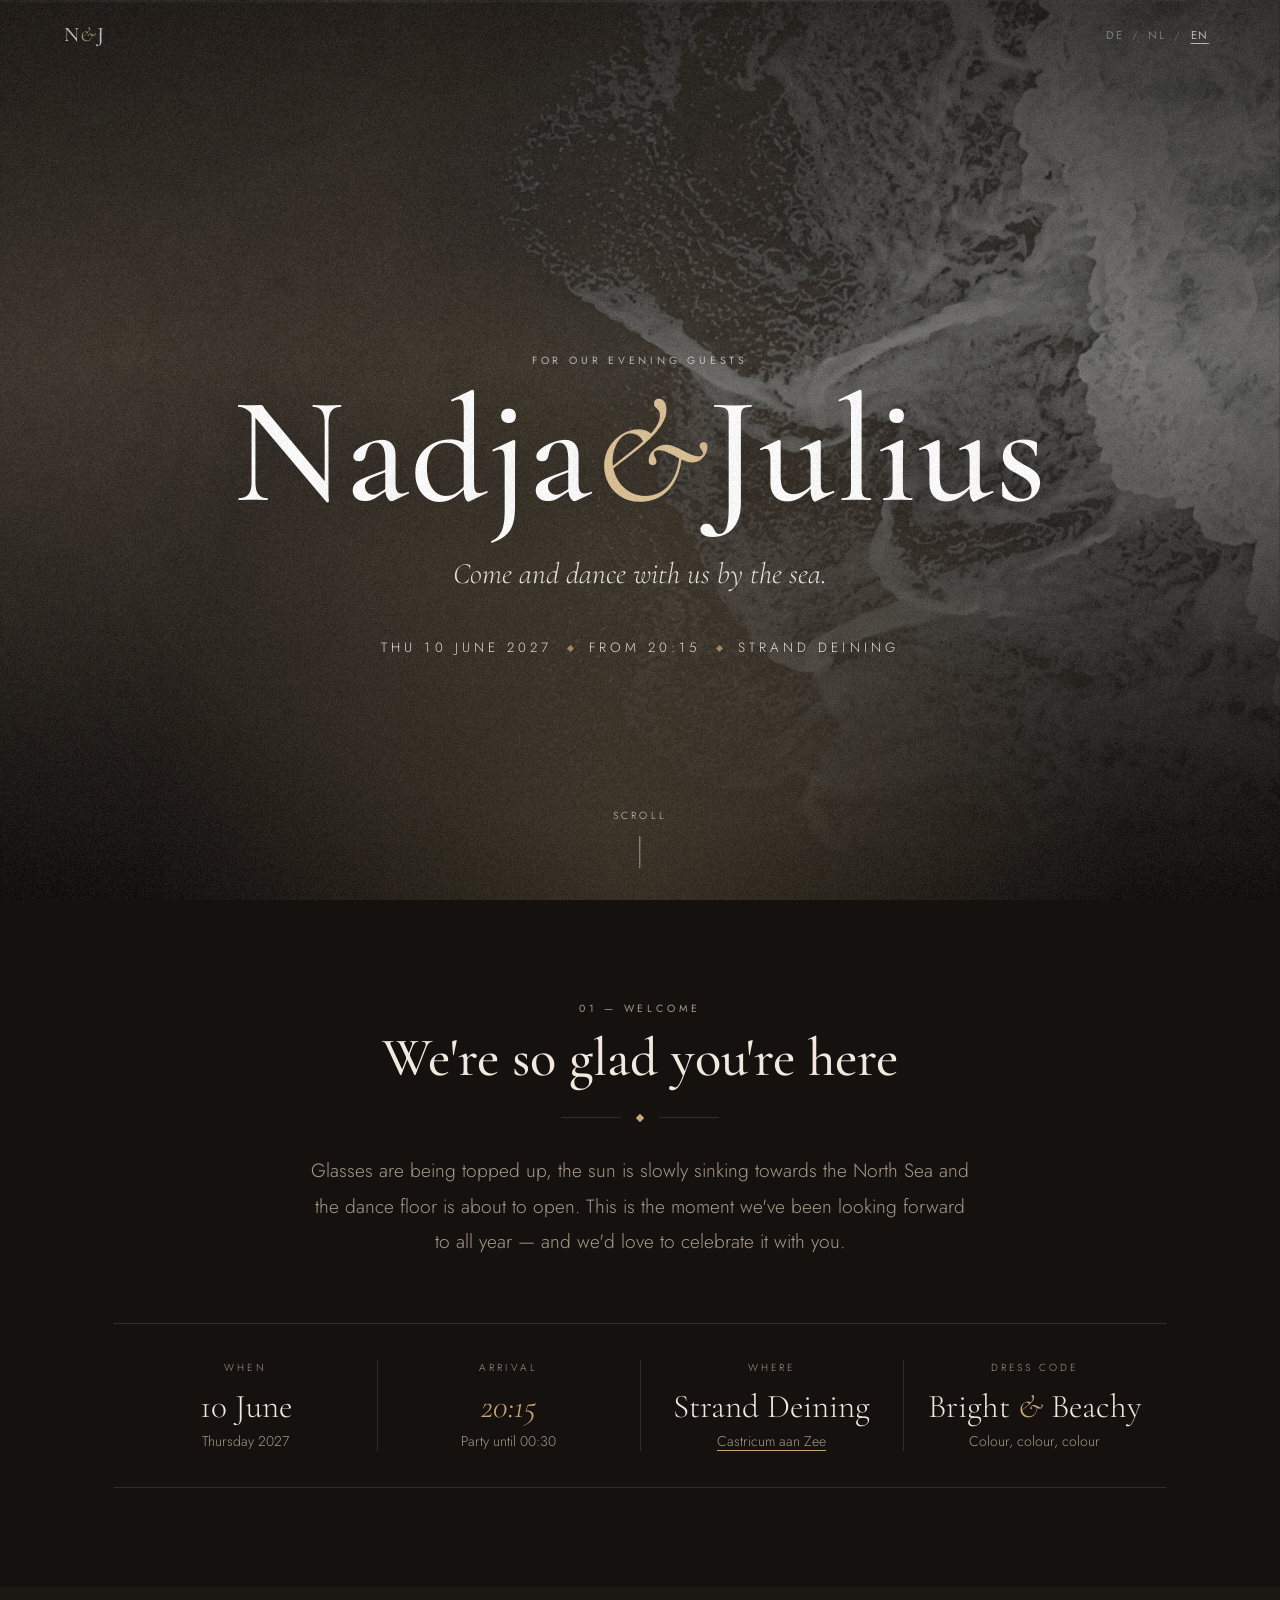
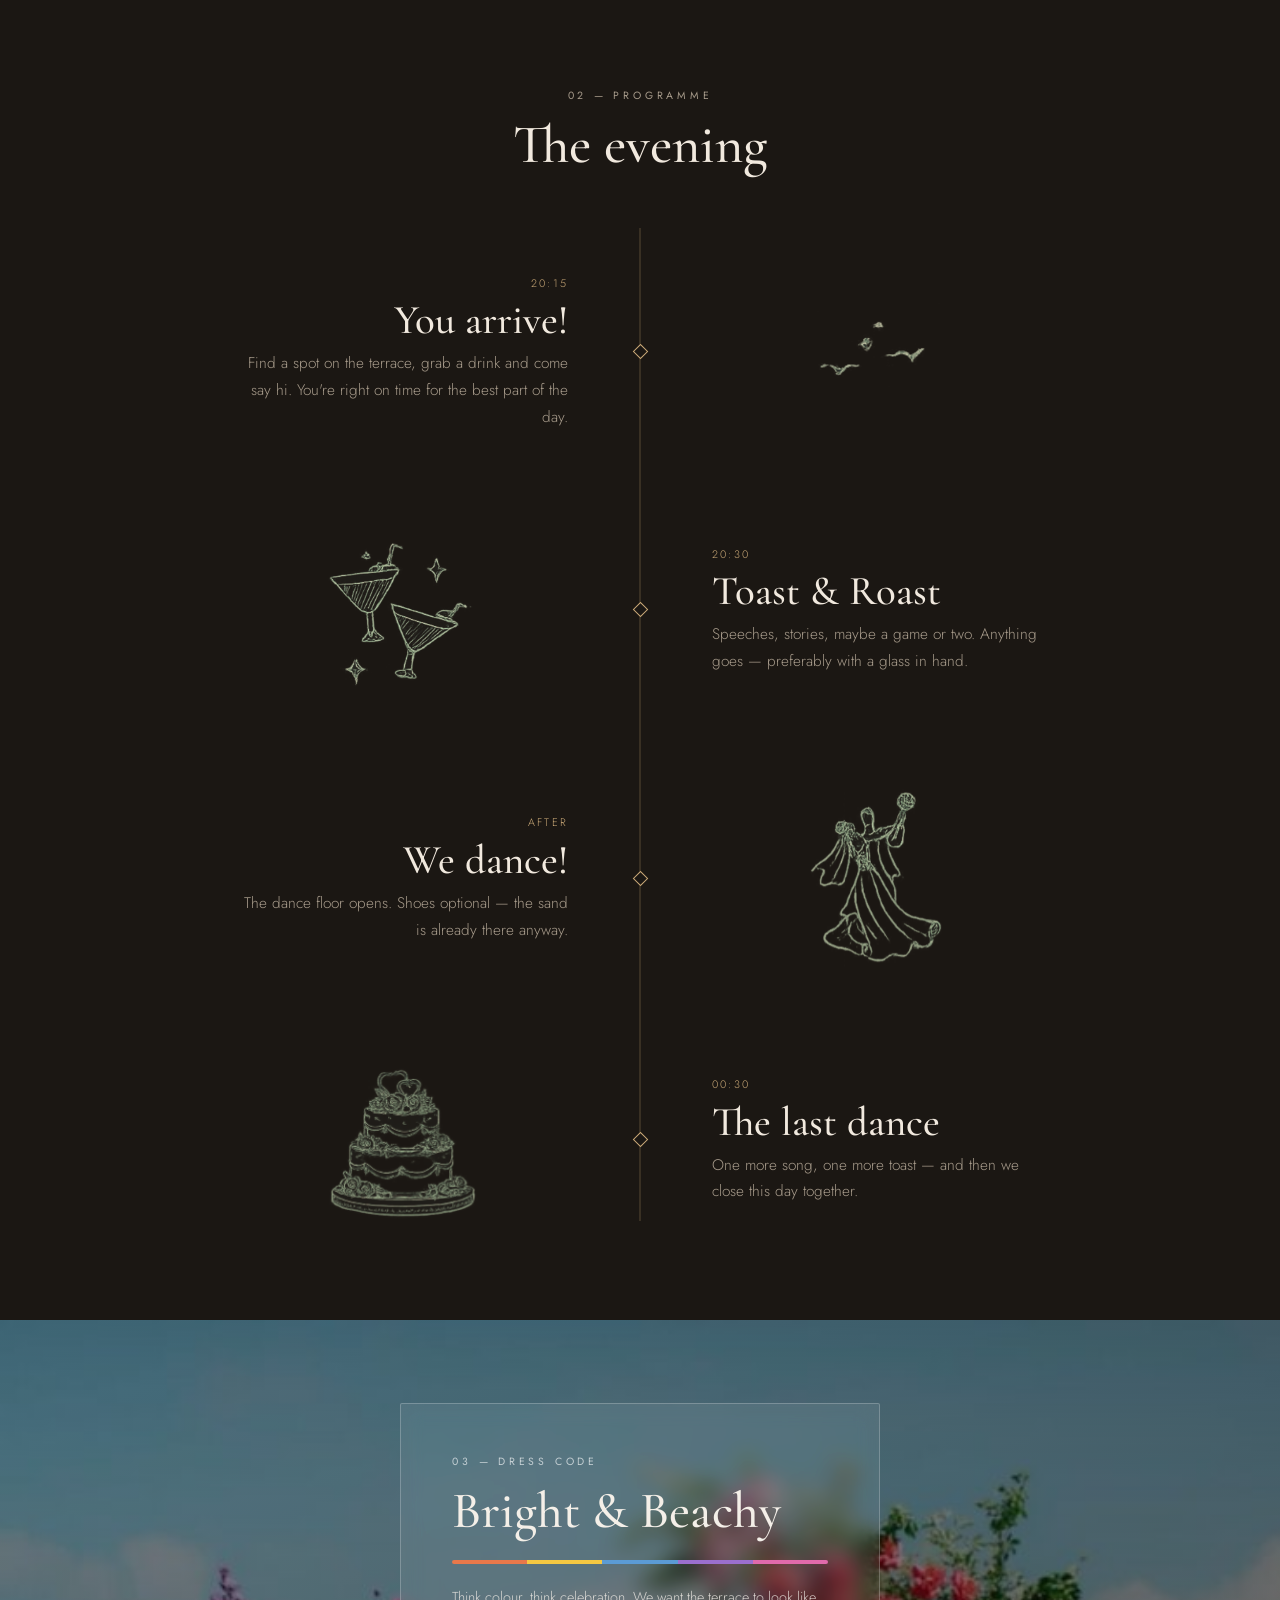
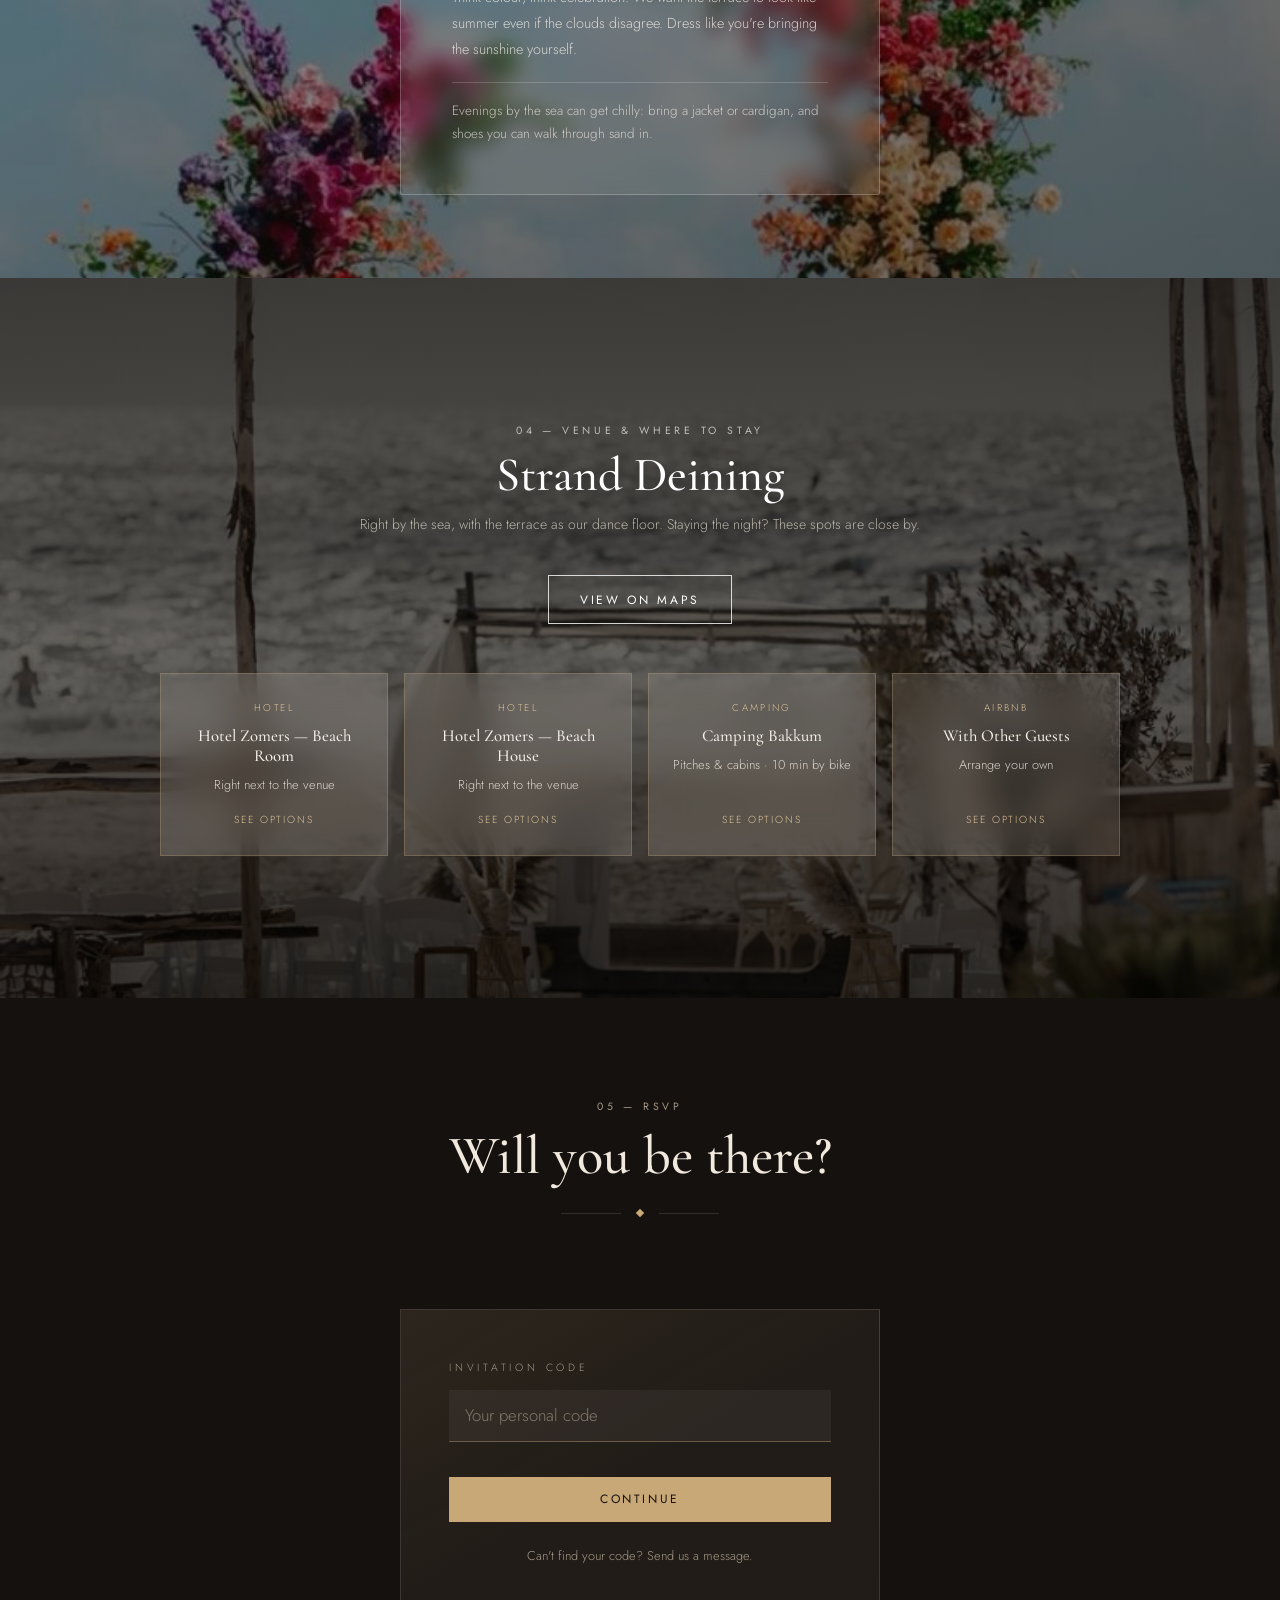
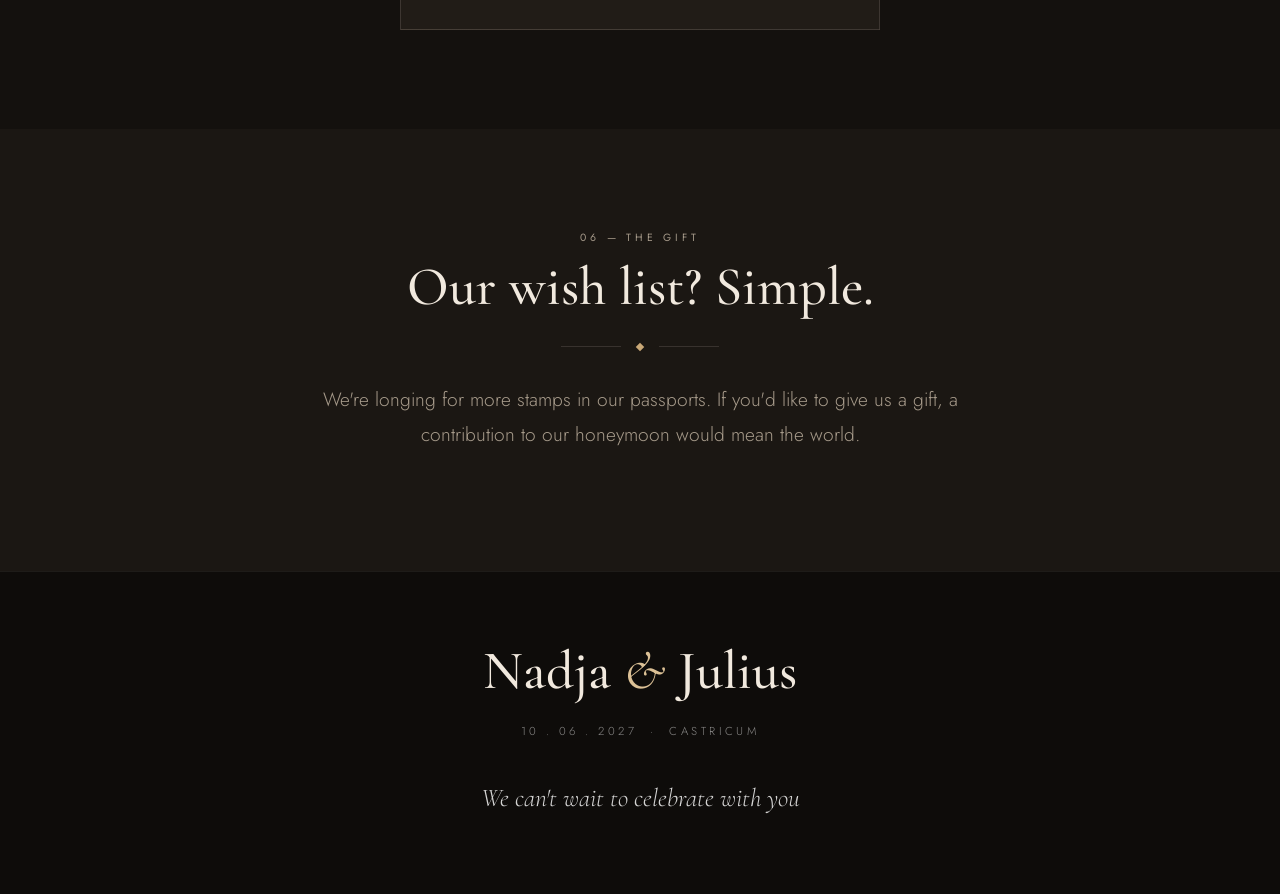
==== commit 6635db9e: "Add files via upload" ====
--- a/avond.html
+++ b/avond.html
@@ -1,12 +1,14 @@
 <!DOCTYPE html>
-<html lang="nl">
+<html lang="en">
 <head>
 <meta charset="UTF-8">
 <meta name="viewport" content="width=device-width, initial-scale=1.0">
-<title>De Avond — Nadja &amp; Julius</title>
-<meta name="description" content="Voor onze avondgasten: 10 juni 2027, vanaf 20:15 op Strand Deining, Castricum aan Zee.">
-<meta property="og:title" content="De Avond — Nadja & Julius">
-<meta property="og:description" content="Na het diner begint het feest. 10 juni 2027 · Strand Deining, Castricum aan Zee.">
+<title>The Evening — Nadja &amp; Julius</title>
+<meta name="robots" content="noindex">
+<meta name="rsvp-list" content="avond"><!-- RSVP uses the Avondgasten + Responses avond tables -->
+<meta name="description" content="For our evening guests: 10 June 2027 from 20:15 at Strand Deining, Castricum aan Zee.">
+<meta property="og:title" content="The Evening — Nadja &amp; Julius">
+<meta property="og:description" content="Come and dance with us by the sea. 10 June 2027 · Strand Deining, Castricum aan Zee.">
 <meta property="og:image" content="assets/hero-beach.png">
 <meta property="og:type" content="website">
 <meta name="twitter:card" content="summary_large_image">
@@ -14,561 +16,311 @@
 <link rel="preconnect" href="https://fonts.googleapis.com">
 <link rel="preconnect" href="https://fonts.gstatic.com" crossorigin>
 <link href="https://fonts.googleapis.com/css2?family=Cormorant+Garamond:ital,wght@0,400;0,500;0,600;1,400;1,500&family=Jost:wght@300;400;500&display=swap" rel="stylesheet">
-<style>
-  :root{
-    /* Dark-mode variant of the site palette */
-    --bg:#14110e;
-    --bg-deep:#1b1713;
-    --surface:#211c17;
-    --ink:#f1e9de;
-    --muted:#a69a8a;
-    --accent:#c9a877;
-    --accent-deep:#b0894f;
-    --line:rgba(241,233,222,.13);
-    --line-soft:rgba(241,233,222,.07);
-    --ease:cubic-bezier(.22,.61,.36,1);
-    --font-display:"Cormorant Garamond", Georgia, serif;
-    --font-sans:"Jost","Helvetica Neue",Arial,sans-serif;
-    --maxw:1180px;
-    --pad:clamp(1.25rem,5vw,4rem);
-    --eyebrow-fs:clamp(.64rem,.82vw,.76rem);
-    --tracking:.36em;
-    --grade-dark:saturate(.75) brightness(.55) contrast(1.04) sepia(.12);
-  }
-  *,*::before,*::after{box-sizing:border-box}
-  html{scroll-behavior:smooth;-webkit-text-size-adjust:100%}
-  body{
-    margin:0;background:var(--bg);color:var(--ink);
-    font-family:var(--font-sans);font-weight:300;font-size:clamp(.98rem,1.05vw,1.06rem);line-height:1.75;
-    -webkit-font-smoothing:antialiased;overflow-x:hidden;
-  }
-  /* subtle paper grain, like the light site */
-  body::before{
-    content:"";position:fixed;inset:0;pointer-events:none;z-index:100;opacity:.05;mix-blend-mode:overlay;
-    background-image:url("data:image/svg+xml;utf8,<svg xmlns='http://www.w3.org/2000/svg' width='160' height='160'><filter id='n'><feTurbulence type='fractalNoise' baseFrequency='.85' numOctaves='3' stitchTiles='stitch'/></filter><rect width='100%' height='100%' filter='url(%23n)'/></svg>");
-  }
-  img{max-width:100%;display:block}
-  a{color:inherit}
-  .skip{position:absolute;left:-9999px;top:0}
-  .skip:focus{left:1rem;top:1rem;z-index:200;background:var(--accent);color:var(--bg);padding:.5rem 1rem}
-
-  /* ---------- Header ---------- */
-  header.site{
-    position:fixed;inset:0 0 auto 0;z-index:50;
-    display:grid;grid-template-columns:1fr auto 1fr;align-items:center;
-    padding:1.35rem var(--pad);
-    transition:background .5s var(--ease),border-color .5s var(--ease),padding .5s var(--ease);
-    border-bottom:1px solid transparent;
-  }
-  header.site.scrolled{background:rgba(20,17,14,.82);backdrop-filter:blur(14px);-webkit-backdrop-filter:blur(14px);border-color:var(--line-soft);padding:1rem var(--pad)}
-  .logo{font-family:var(--font-display);font-size:1.35rem;text-decoration:none;letter-spacing:.02em}
-  .logo span{color:var(--accent);font-style:italic}
-  nav.main{display:flex;gap:clamp(1rem,2.6vw,2.4rem)}
-  nav.main a{font-size:.72rem;letter-spacing:.24em;text-transform:uppercase;text-decoration:none;color:rgba(241,233,222,.75);padding:.35rem 0;position:relative;transition:color .3s}
-  nav.main a:hover,nav.main a[aria-current]{color:var(--ink)}
-  nav.main a[aria-current]::after{content:"";position:absolute;left:0;right:0;bottom:-.35rem;height:1px;background:var(--accent)}
-  .langs{justify-self:end;display:flex;align-items:center;gap:.45rem;font-size:.68rem;letter-spacing:.18em;color:var(--muted)}
-  .langs button{background:none;border:0;padding:.2rem 0;font:inherit;letter-spacing:inherit;color:inherit;cursor:pointer;text-transform:uppercase}
-  .langs button[aria-pressed="true"]{color:var(--ink);text-decoration:underline;text-underline-offset:.4em;text-decoration-color:var(--accent)}
-  .langs i{font-style:normal;opacity:.4}
-
-  /* ---------- Shared ---------- */
-  .wrap{max-width:var(--maxw);margin:0 auto;padding:0 var(--pad)}
-  section{position:relative}
-  .eyebrow{font-size:var(--eyebrow-fs);letter-spacing:var(--tracking);text-transform:uppercase;color:var(--muted);margin:0 0 1.1rem}
-  .eyebrow b{font-weight:400;color:var(--accent);margin-right:.6em}
-  h1,h2,h3{font-family:var(--font-display);font-weight:500;line-height:1.05;margin:0;letter-spacing:.005em}
-  h2.block-title{font-size:clamp(2.3rem,4.6vw,3.6rem)}
-  h2.block-title em{font-style:italic;color:var(--accent)}
-  .lead{color:var(--muted);max-width:34rem;margin:1.2rem 0 0}
-  .center{text-align:center}
-  .center .lead{margin-left:auto;margin-right:auto}
-  .btn{
-    display:inline-flex;align-items:center;gap:.8rem;
-    font-size:.72rem;letter-spacing:.26em;text-transform:uppercase;text-decoration:none;
-    padding:1.05rem 2rem;border:1px solid var(--accent);color:var(--ink);
-    transition:background .35s var(--ease),color .35s var(--ease);
-  }
-  .btn:hover{background:var(--accent);color:var(--bg)}
-  .btn.solid{background:var(--accent);color:var(--bg)}
-  .btn.solid:hover{background:transparent;color:var(--ink)}
-  .btn svg{width:14px;height:14px}
-  .link{font-size:.72rem;letter-spacing:.24em;text-transform:uppercase;text-decoration:none;border-bottom:1px solid var(--accent);padding-bottom:.25rem;color:var(--ink)}
-  .divider{display:flex;align-items:center;justify-content:center;gap:1rem;color:var(--accent);margin:0 auto}
-  .divider::before,.divider::after{content:"";height:1px;width:64px;background:var(--line)}
-  .divider svg{width:10px;height:10px}
-
-  .reveal{opacity:0;transform:translateY(18px);transition:opacity 1s var(--ease),transform 1s var(--ease)}
-  .reveal.in{opacity:1;transform:none}
-  @media (prefers-reduced-motion:reduce){.reveal{opacity:1;transform:none;transition:none}html{scroll-behavior:auto}}
-
-  /* ---------- Hero ---------- */
-  .hero{
-    min-height:100svh;display:grid;place-items:center;text-align:center;padding:7rem var(--pad) 5rem;
-    overflow:hidden;isolation:isolate;
-    background:#0f0c0a radial-gradient(ellipse at 50% 120%,rgba(201,168,119,.22),transparent 60%);
-  }
-  .hero-bg{position:absolute;inset:0;z-index:-2}
-  .hero-bg img{width:100%;height:100%;object-fit:cover;filter:var(--grade-dark);transform:scale(1.04)}
-  .hero::after{content:"";position:absolute;inset:0;z-index:-1;
-    background:
-      radial-gradient(ellipse at 50% 100%,rgba(201,168,119,.20),transparent 55%),
-      linear-gradient(180deg,rgba(15,12,10,.55) 0%,rgba(15,12,10,.25) 40%,rgba(20,17,14,.92) 92%,var(--bg) 100%);}
-  .hero .eyebrow{color:rgba(241,233,222,.7)}
-  .hero h1{font-size:clamp(3.4rem,10.5vw,9.5rem);font-weight:500;line-height:.95;letter-spacing:.005em}
-  .hero h1 .amp{font-style:italic;color:var(--accent);font-weight:400;margin:0 .02em}
-  .hero .sub{font-family:var(--font-display);font-style:italic;font-size:clamp(1.35rem,2.4vw,1.9rem);margin:1.4rem 0 0;color:rgba(241,233,222,.9)}
-  .hero .meta{margin-top:1.8rem;font-size:.74rem;letter-spacing:.3em;text-transform:uppercase;color:rgba(241,233,222,.72);display:flex;flex-wrap:wrap;justify-content:center;gap:.4rem 1rem}
-  .hero .meta span+span::before{content:"·";margin-right:1rem;color:var(--accent)}
-  .hero .meta .time{color:var(--accent)}
-  .scroll{position:absolute;left:50%;bottom:2rem;transform:translateX(-50%);font-size:.62rem;letter-spacing:.3em;text-transform:uppercase;color:rgba(241,233,222,.55);text-decoration:none;display:flex;flex-direction:column;align-items:center;gap:.7rem}
-  .scroll::after{content:"";width:1px;height:42px;background:linear-gradient(var(--accent),transparent);animation:drip 2.4s var(--ease) infinite}
-  @keyframes drip{0%{transform:scaleY(0);transform-origin:top}50%{transform:scaleY(1);transform-origin:top}51%{transform-origin:bottom}100%{transform:scaleY(0);transform-origin:bottom}}
-  @media (prefers-reduced-motion:reduce){.scroll::after{animation:none}}
-
-  /* ---------- Welcome + facts ---------- */
-  .welcome{padding:clamp(5rem,10vw,8rem) 0 clamp(3rem,6vw,5rem)}
-  .facts{
-    margin-top:clamp(3rem,6vw,4.5rem);
-    display:grid;grid-template-columns:repeat(4,1fr);
-    border-top:1px solid var(--line);border-bottom:1px solid var(--line);
-  }
-  .fact{padding:2.2rem 1.6rem;text-align:center;position:relative}
-  .fact+.fact::before{content:"";position:absolute;left:0;top:22%;bottom:22%;width:1px;background:var(--line)}
-  .fact .k{font-size:.64rem;letter-spacing:.3em;text-transform:uppercase;color:var(--muted)}
-  .fact .v{font-family:var(--font-display);font-size:clamp(1.7rem,2.6vw,2.15rem);line-height:1.1;margin:.7rem 0 .35rem}
-  .fact .v em{color:var(--accent)}
-  .fact .s{font-size:.88rem;color:var(--muted);line-height:1.5}
-  .fact a{color:var(--muted);text-decoration-color:var(--accent);text-underline-offset:.25em}
-  .fact a:hover{color:var(--ink)}
-
-  /* ---------- Programme timeline ---------- */
-  .program{padding:clamp(4rem,9vw,7rem) 0;background:var(--bg-deep);border-top:1px solid var(--line-soft);border-bottom:1px solid var(--line-soft)}
-  .timeline{position:relative;max-width:900px;margin:clamp(3rem,6vw,4.5rem) auto 0;padding:0}
-  .timeline::before{content:"";position:absolute;left:50%;top:0;bottom:0;width:1px;background:linear-gradient(transparent,var(--accent-deep) 8%,var(--accent-deep) 92%,transparent);opacity:.7}
-  .t-item{position:relative;display:grid;grid-template-columns:1fr 1fr;gap:0 4.5rem;padding:1.6rem 0;list-style:none}
-  .t-item::before{content:"";position:absolute;left:50%;top:2.55rem;width:9px;height:9px;border:1px solid var(--accent);background:var(--bg-deep);transform:translateX(-50%) rotate(45deg)}
-  .t-item .when{text-align:right;padding-top:.45rem}
-  .t-item .when .time{font-family:var(--font-display);font-size:clamp(1.9rem,3vw,2.5rem);color:var(--accent);line-height:1}
-  .t-item .when .tag{display:block;margin-top:.5rem;font-size:.62rem;letter-spacing:.28em;text-transform:uppercase;color:var(--muted)}
-  .t-item h3{font-size:clamp(1.8rem,2.9vw,2.4rem)}
-  .t-item p{margin:.55rem 0 0;color:var(--muted);max-width:26rem}
-  .t-item.highlight h3::after{content:"✦";font-size:.5em;color:var(--accent);vertical-align:super;margin-left:.35em}
-
-  /* ---------- Toast & Roast ---------- */
-  .roast{padding:clamp(5rem,10vw,8rem) 0}
-  .roast-card{
-    position:relative;display:grid;grid-template-columns:1.1fr .9fr;gap:clamp(2rem,5vw,4.5rem);align-items:center;
-    padding:clamp(2.2rem,5vw,4rem);border:1px solid var(--line);
-    background:linear-gradient(140deg,rgba(201,168,119,.09),rgba(201,168,119,0) 55%),var(--surface);
-  }
-  .roast-card::before{content:"";position:absolute;inset:10px;border:1px solid var(--line-soft);pointer-events:none}
-  .roast-ideas{list-style:none;margin:1.8rem 0 2.2rem;padding:0;display:flex;flex-wrap:wrap;gap:.6rem}
-  .roast-ideas li{font-size:.72rem;letter-spacing:.18em;text-transform:uppercase;border:1px solid var(--line);padding:.5rem .95rem;color:rgba(241,233,222,.85)}
-  .roast-note{font-size:.88rem;color:var(--muted);margin-top:1.3rem}
-  .roast-visual{display:grid;place-items:center;min-height:260px;position:relative}
-  .roast-visual .ring{position:absolute;width:min(280px,70%);aspect-ratio:1;border-radius:50%;border:1px solid var(--line);}
-  .roast-visual .ring.two{width:min(210px,52%);border-color:rgba(201,168,119,.35)}
-  .roast-visual .big{font-family:var(--font-display);font-size:clamp(3rem,6vw,4.6rem);line-height:.95;text-align:center;position:relative}
-  .roast-visual .big em{display:block;font-size:.55em;color:var(--accent)}
-  .illus{filter:invert(1) sepia(.55) saturate(1.3) hue-rotate(-12deg) brightness(.92);mix-blend-mode:screen;opacity:.75}
-  .roast-visual .illus{position:absolute;width:120px;bottom:-.5rem;right:0}
-
-  /* ---------- Split sections (dresscode / location) ---------- */
-  .split{padding:clamp(3rem,7vw,5.5rem) 0}
-  .split .wrap{display:grid;grid-template-columns:1fr 1fr;gap:clamp(2rem,6vw,5.5rem);align-items:center}
-  .split.flip .media{order:2}
-  .media{position:relative;aspect-ratio:4/5;overflow:hidden;background:var(--surface) radial-gradient(ellipse at 30% 20%,rgba(201,168,119,.18),transparent 60%)}
-  .media img{width:100%;height:100%;object-fit:cover;filter:saturate(.8) brightness(.78) contrast(1.03) sepia(.1);transition:transform 1.4s var(--ease)}
-  .media:hover img{transform:scale(1.03)}
-  .media::after{content:"";position:absolute;inset:14px;border:1px solid rgba(241,233,222,.18);pointer-events:none}
-  .swatches{display:flex;gap:.55rem;margin:1.8rem 0 0}
-  .swatches span{width:30px;height:30px;border-radius:50%;box-shadow:0 0 0 1px rgba(255,255,255,.1)}
-  .tip{display:flex;gap:.8rem;align-items:flex-start;margin-top:1.8rem;padding-top:1.4rem;border-top:1px solid var(--line);color:var(--muted);font-size:.92rem}
-  .tip svg{flex:none;width:18px;height:18px;color:var(--accent);margin-top:.25rem}
-  .addr{font-family:var(--font-display);font-size:1.45rem;line-height:1.35;margin:1.5rem 0 1.8rem}
-  .addr small{display:block;font-family:var(--font-sans);font-size:.88rem;color:var(--muted);margin-top:.3rem}
-  .actions{display:flex;flex-wrap:wrap;gap:1.4rem 2rem;align-items:center}
-
-  /* ---------- Gift + RSVP ---------- */
-  .closing{padding:clamp(5rem,10vw,8rem) 0;text-align:center;overflow:hidden;
-    background:radial-gradient(ellipse at 50% 110%,rgba(201,168,119,.16),transparent 60%),var(--bg-deep);border-top:1px solid var(--line-soft)}
-  .gift{max-width:36rem;margin:0 auto clamp(3.5rem,7vw,5rem)}
-  .gift p{color:var(--muted);margin:.9rem 0 0}
-  .gift h3{font-size:clamp(1.7rem,2.6vw,2.1rem);font-style:italic;font-weight:400}
-  .closing .deadline{color:var(--muted);margin:1rem 0 2.2rem}
-  .closing .deadline strong{color:var(--ink);font-weight:400}
-
-  footer{padding:3.5rem var(--pad) 3rem;text-align:center;border-top:1px solid var(--line-soft)}
-  footer .names{font-family:var(--font-display);font-size:1.7rem}
-  footer .names span{color:var(--accent);font-style:italic}
-  footer .date{font-size:.68rem;letter-spacing:.3em;color:var(--muted);margin:.6rem 0 .9rem}
-  footer p{margin:0;font-family:var(--font-display);font-style:italic;color:var(--muted);font-size:1.1rem}
-
-  /* ---------- Responsive ---------- */
-  @media (max-width:900px){
-    .facts{grid-template-columns:1fr 1fr}
-    .fact:nth-child(3)::before{display:none}
-    .fact:nth-child(n+3){border-top:1px solid var(--line)}
-    .roast-card{grid-template-columns:1fr}
-    .roast-visual{min-height:200px;order:-1}
-    .split .wrap{grid-template-columns:1fr}
-    .split.flip .media{order:0}
-    .media{aspect-ratio:4/3}
-  }
-  @media (max-width:720px){
-    header.site{grid-template-columns:auto 1fr;padding:1rem 16px;row-gap:.3rem}
-    header.site.scrolled{padding:.8rem 16px}
-    nav.main{grid-column:1/-1;grid-row:2;justify-content:center;gap:1.4rem}
-    nav.main a{font-size:.66rem}
-    .wrap{padding:0 16px}
-    .hero{padding:9rem 16px 6rem}
-    .hero .meta{letter-spacing:.2em;font-size:.68rem}
-    .hero .meta span+span::before{margin-right:.6rem}
-    .timeline::before{left:7px}
-    .t-item{grid-template-columns:1fr;padding:1.2rem 0 1.2rem 2.2rem}
-    .t-item::before{left:7px;top:1.85rem}
-    .t-item .when{text-align:left;padding:0 0 .4rem;display:flex;align-items:baseline;gap:.9rem}
-    .t-item .when .tag{margin:0}
-    .roast-card{padding:2rem 1.4rem}
-    .roast-card::before{inset:6px}
-  }
-  @media (max-width:440px){
-    .facts{grid-template-columns:1fr}
-    .fact+.fact::before{display:none}
-    .fact+.fact{border-top:1px solid var(--line)}
-    .fact{padding:1.7rem 1rem}
-  }
-</style>
+<link rel="icon" href="favicon.svg" type="image/svg+xml">
+<link rel="icon" href="favicon.ico" sizes="any">
+<link rel="stylesheet" href="styles.css">
 </head>
-<body>
-<a class="skip" href="#main" data-i18n="skip">Naar de inhoud</a>
-
-<header class="site" id="top">
-  <a class="logo" href="index.html" aria-label="Nadja &amp; Julius — home">N<span>&amp;</span>J</a>
-  <nav class="main" aria-label="Hoofdmenu">
-    <a href="index.html" data-i18n="nav.home">Home</a>
-    <a href="day.html" data-i18n="nav.day">De Dag</a>
-    <a href="rsvp.html" data-i18n="nav.rsvp">RSVP</a>
-  </nav>
-  <div class="langs" role="group" aria-label="Taal / Language / Sprache">
-    <button type="button" data-lang="de">DE</button><i>/</i>
-    <button type="button" data-lang="nl">NL</button><i>/</i>
-    <button type="button" data-lang="en">EN</button>
+<body class="home night">
+<a class="skip-nav" href="#main">Skip to main content</a>
+
+<!-- Evening guests get a single page: no menu, just the monogram + language switch -->
+<header class="site-head">
+  <span class="monogram">N<span class="script-amp">&amp;</span>J</span>
+  <div class="lang" aria-label="Language">
+    <button type="button" data-lang="de">DE</button><span>/</span><button type="button" data-lang="nl">NL</button><span>/</span><button type="button" data-lang="en">EN</button>
   </div>
 </header>
 
 <main id="main">
 
-  <!-- HERO -->
-  <section class="hero">
-    <div class="hero-bg" aria-hidden="true">
-      <img src="assets/hero-beach.png" alt="" onerror="this.remove()">
-    </div>
-    <div>
-      <p class="eyebrow reveal" data-i18n="hero.eyebrow">Voor onze avondgasten</p>
-      <h1 class="reveal">Nadja<span class="amp">&amp;</span>Julius</h1>
-      <p class="sub reveal" data-i18n="hero.sub">Na het diner begint het feest.</p>
-      <p class="meta reveal">
-        <span data-i18n="hero.date">Do 10 juni 2027</span>
-        <span class="time" data-i18n="hero.time">Vanaf 20:15</span>
-        <span>Strand Deining</span>
-      </p>
-    </div>
-    <a class="scroll" href="#welkom" data-i18n="hero.scroll">Scroll</a>
-  </section>
-
-  <!-- WELCOME + KEY FACTS -->
-  <section class="welcome" id="welkom">
-    <div class="wrap center">
-      <p class="eyebrow reveal"><b>01</b><span data-i18n="welcome.eyebrow">Welkom</span></p>
-      <h2 class="block-title reveal" data-i18n-html="welcome.title">Wat fijn dat je <em>erbij</em> bent.</h2>
-      <p class="lead reveal" data-i18n="welcome.lead">Het diner zit erop, de zon zakt in de Noordzee en de dansvloer gaat zo open. Dit is het moment waar we het hele jaar naar hebben uitgekeken — en we vieren het graag met jou.</p>
-
-      <div class="facts reveal">
-        <div class="fact">
-          <div class="k" data-i18n="facts.when">Wanneer</div>
-          <div class="v" data-i18n-html="facts.whenV">10 juni</div>
-          <div class="s" data-i18n="facts.whenS">Donderdag 2027</div>
-        </div>
-        <div class="fact">
-          <div class="k" data-i18n="facts.arrive">Inloop</div>
-          <div class="v"><em>20:15</em></div>
-          <div class="s" data-i18n="facts.arriveS">Feest tot 00:30</div>
-        </div>
-        <div class="fact">
-          <div class="k" data-i18n="facts.where">Waar</div>
-          <div class="v">Strand Deining</div>
-          <div class="s"><a href="https://www.google.com/maps/search/Strand+Deining+Castricum+aan+Zee" target="_blank" rel="noopener">Castricum aan Zee</a></div>
-        </div>
-        <div class="fact">
-          <div class="k" data-i18n="facts.dress">Dresscode</div>
-          <div class="v">Bright <em>&amp;</em> Beachy</div>
-          <div class="s" data-i18n="facts.dressS">Kleur, kleur, kleur</div>
-        </div>
-      </div>
-    </div>
-  </section>
-
-  <!-- PROGRAMME -->
-  <section class="program" id="programma">
-    <div class="wrap center">
-      <p class="eyebrow reveal"><b>02</b><span data-i18n="program.eyebrow">Programma</span></p>
-      <h2 class="block-title reveal" data-i18n-html="program.title">De <em>avond</em></h2>
-    </div>
+<!-- ═══════════════════ HERO ═══════════════════ -->
+<section class="hero" data-screen-label="Evening hero">
+  <div class="parallax-wrap" style="position:absolute;inset:0">
+    <img class="hero-base parallax-img" src="assets/hero-beach.png" alt="" width="1920" height="1080">
+  </div>
+  <div class="hero-waves" aria-hidden="true"></div>
+  <div class="hero-scrim"></div>
+  <div class="hero-inner">
+    <p class="night-greet reveal" id="avond-greet" hidden></p>
+    <p class="eyebrow on-dark reveal" id="avond-invited" data-i18n="avond.hero.eyebrow">For our evening guests</p>
+    <h1 class="hero-names"><span class="kinetic">Nadja</span><span class="script-amp">&amp;</span><span class="kinetic">Julius</span></h1>
+    <p class="night-sub reveal" data-i18n="avond.hero.sub">Come and dance with us by the sea.</p>
+    <div class="hero-meta reveal">
+      <span data-i18n="avond.hero.date">Thu 10 June 2027</span>
+      <i></i>
+      <span data-i18n="avond.hero.time">From 20:15</span>
+      <i></i>
+      <span>Strand Deining</span>
+    </div>
+  </div>
+  <a class="hero-scroll" href="#welcome"><span data-i18n="hero.scroll">Scroll</span></a>
+</section>
+
+<!-- ═══════════════════ 01 WELCOME ═══════════════════ -->
+<section class="section" id="welcome">
+  <div class="wrap center">
+    <p class="eyebrow reveal" data-i18n="avond.welcome.eyebrow">01 — Welcome</p>
+    <h2 class="block-title reveal" data-i18n="avond.welcome.title">We're so glad you're here</h2>
+    <div class="ornament reveal" style="margin-block:1.8rem 2rem"><i></i></div>
+    <p class="measure lede reveal" data-i18n="avond.welcome.body">Glasses are being topped up, the sun is slowly sinking towards the North Sea and the dance floor is about to open.</p>
+
+    <div class="night-facts reveal">
+      <div class="night-fact">
+        <div class="k" data-i18n="avond.facts.when">When</div>
+        <div class="v" data-i18n="avond.facts.whenV">10 June</div>
+        <div class="s" data-i18n="avond.facts.whenS">Thursday 2027</div>
+      </div>
+      <div class="night-fact">
+        <div class="k" data-i18n="avond.facts.arrive">Arrival</div>
+        <div class="v"><em>20:15</em></div>
+        <div class="s" data-i18n="avond.facts.arriveS">Party until 00:30</div>
+      </div>
+      <div class="night-fact">
+        <div class="k" data-i18n="avond.facts.where">Where</div>
+        <div class="v">Strand Deining</div>
+        <div class="s"><a href="https://www.google.com/maps/search/Strand+Deining+Castricum+aan+Zee" target="_blank" rel="noopener">Castricum aan Zee</a></div>
+      </div>
+      <div class="night-fact">
+        <div class="k" data-i18n="avond.facts.dress">Dress code</div>
+        <div class="v">Bright <em>&amp;</em> Beachy</div>
+        <div class="s" data-i18n="avond.facts.dressS">Colour, colour, colour</div>
+      </div>
+    </div>
+  </div>
+</section>
+
+<!-- ═══════════════════ 02 PROGRAMME ═══════════════════ -->
+<section class="section cream" id="timeline">
+  <div class="wrap">
+    <div class="center" style="margin-bottom:clamp(2.5rem,6vh,4.5rem)">
+      <p class="eyebrow reveal" data-i18n="avond.prog.eyebrow">02 — Programme</p>
+      <h2 class="block-title reveal" data-i18n="avond.prog.title">The evening</h2>
+    </div>
+
+    <div class="timeline">
+      <div class="t-item tl-left reveal">
+        <div class="t-content">
+          <span class="t-time" data-i18n="avond.tl1.time">20:15</span>
+          <h3 class="t-heading" data-i18n="avond.tl1.heading">You arrive!</h3>
+          <p class="t-desc" data-i18n="avond.tl1.desc"></p>
+        </div>
+        <div class="t-mid"><span class="t-dot"></span></div>
+        <div class="t-illus"><img src="assets/illus-arrive.png" alt="" aria-hidden="true" loading="lazy"></div>
+      </div>
+
+      <div class="t-item tl-right reveal">
+        <div class="t-illus"><img src="assets/illus-toast.png" alt="" aria-hidden="true" loading="lazy"></div>
+        <div class="t-mid"><span class="t-dot"></span></div>
+        <div class="t-content">
+          <span class="t-time" data-i18n="avond.tl2.time">20:30</span>
+          <h3 class="t-heading" data-i18n="avond.tl2.heading">Toast &amp; Roast</h3>
+          <p class="t-desc" data-i18n="avond.tl2.desc"></p>
+        </div>
+      </div>
+
+      <div class="t-item tl-left reveal">
+        <div class="t-content">
+          <span class="t-time" data-i18n="avond.tl3.time">After</span>
+          <h3 class="t-heading" data-i18n="avond.tl3.heading">We dance!</h3>
+          <p class="t-desc" data-i18n="avond.tl3.desc"></p>
+        </div>
+        <div class="t-mid"><span class="t-dot"></span></div>
+        <div class="t-illus"><img src="assets/illus-celebrate.png" alt="" aria-hidden="true" loading="lazy"></div>
+      </div>
+
+      <div class="t-item tl-right reveal">
+        <div class="t-illus"><img src="assets/illus-borrel.png" alt="" aria-hidden="true" loading="lazy"></div>
+        <div class="t-mid"><span class="t-dot"></span></div>
+        <div class="t-content">
+          <span class="t-time" data-i18n="avond.tl4.time">00:30</span>
+          <h3 class="t-heading" data-i18n="avond.tl4.heading">The last dance</h3>
+          <p class="t-desc" data-i18n="avond.tl4.desc"></p>
+        </div>
+      </div>
+    </div>
+  </div>
+</section>
+
+<!-- ═══════════════════ 03 DRESS CODE ═══════════════════ -->
+<section class="dresscode-section" id="dresscode">
+  <img class="dresscode-bg" src="assets/dresscode2.jpeg" alt="" aria-hidden="true" loading="lazy" width="1152" height="2048">
+  <div class="dresscode-scrim"></div>
+  <div class="dresscode-inner reveal">
+    <div class="dresscode-card">
+      <p class="eyebrow on-dark" data-i18n="avond.dress.eyebrow">03 — Dress code</p>
+      <h2 class="dresscode-title" data-i18n="dress.title">Bright &amp; Beachy</h2>
+      <div class="dresscode-palette">
+        <span style="background:#e8784a"></span>
+        <span style="background:#f5c842"></span>
+        <span style="background:#5b9bd5"></span>
+        <span style="background:#9b6fce"></span>
+        <span style="background:#e06aab"></span>
+      </div>
+      <p class="dresscode-body" data-i18n="dress.body"></p>
+      <p class="night-tip" data-i18n="avond.dress.tip"></p>
+    </div>
+  </div>
+</section>
+
+<!-- ═══════════════════ 04 VENUE + WHERE TO STAY ═══════════════════ -->
+<section class="accom-section" id="venue">
+  <img class="accom-bg" src="assets/location.jpg" alt="" width="1920" height="1080" loading="lazy">
+  <div class="accom-scrim"></div>
+  <div class="accom-inner reveal">
+    <p class="eyebrow on-dark" data-i18n="avond.loc.eyebrow">04 — Venue &amp; where to stay</p>
+    <h2 class="accom-title">Strand Deining</h2>
+    <p class="accom-sub" data-i18n="avond.loc.sub">Right by the sea, with the terrace as our dance floor.</p>
+    <p class="night-maps"><a class="btn on-dark" href="https://www.google.com/maps/search/Strand+Deining+Castricum+aan+Zee" target="_blank" rel="noopener" data-i18n="avond.loc.maps">View on Maps</a></p>
+    <div class="accom-glass-grid">
+      <a class="accom-glass-card" href="https://zoomersaanzee.nl/hotelkamers-aan-zee/strandkamers/" target="_blank" rel="noopener">
+        <p class="accom-type" data-i18n="accom.type.hotel">Hotel</p>
+        <p class="accom-card-name" data-i18n="accom.card1.name">Hotel Zomers — Beach Room</p>
+        <p class="accom-card-note" data-i18n="accom.card1.note">Right next to the venue</p>
+        <span class="accom-book" data-i18n="accom.book">See options</span>
+      </a>
+      <a class="accom-glass-card" href="https://zoomersaanzee.nl/strandhuisjes/" target="_blank" rel="noopener">
+        <p class="accom-type" data-i18n="accom.type.hotel">Hotel</p>
+        <p class="accom-card-name" data-i18n="accom.card2.name">Hotel Zomers — Beach House</p>
+        <p class="accom-card-note" data-i18n="accom.card2.note">Right next to the venue</p>
+        <span class="accom-book" data-i18n="accom.book">See options</span>
+      </a>
+      <a class="accom-glass-card" href="https://www.campingbakkum.nl/" target="_blank" rel="noopener">
+        <p class="accom-type" data-i18n="accom.type.camping">Camping</p>
+        <p class="accom-card-name" data-i18n="accom.card3.name">Camping Bakkum</p>
+        <p class="accom-card-note" data-i18n="accom.card3.note">Pitches &amp; cabins · 10 min by bike</p>
+        <span class="accom-book" data-i18n="accom.book">See options</span>
+      </a>
+      <a class="accom-glass-card" href="https://www.airbnb.com/s/Castricum--Netherlands/homes" target="_blank" rel="noopener">
+        <p class="accom-type" data-i18n="accom.type.airbnb">Airbnb</p>
+        <p class="accom-card-name" data-i18n="accom.card4.name">With Other Guests</p>
+        <p class="accom-card-note" data-i18n="accom.card4.note">Arrange your own</p>
+        <span class="accom-book" data-i18n="accom.book">See options</span>
+      </a>
+    </div>
+  </div>
+</section>
+
+<!-- ═══════════════════ 05 RSVP (same Airtable flow as rsvp.html) ═══════════════════ -->
+<section class="section" id="rsvp-form-section">
+  <div class="wrap center" style="margin-bottom:clamp(2rem,5vh,3rem)">
+    <p class="eyebrow reveal" data-i18n="avond.rsvp.eyebrow">05 — RSVP</p>
+    <h2 class="block-title reveal" data-i18n="avond.rsvp.title">Will you be there?</h2>
+    <div class="ornament reveal" style="margin-block:1.6rem 1.4rem"><i></i></div>
+    <p class="letter-deadline reveal" style="color:var(--muted)" data-i18n="rsvp.letter.deadline">Kindly let us know by 1 December 2026.</p>
+  </div>
+
+  <!-- ── Gate (skipped automatically with ?code= in the link) ── -->
+  <div id="rsvp-gate">
     <div class="wrap">
-      <ol class="timeline">
-        <li class="t-item reveal">
-          <div class="when"><span class="time">20:15</span><span class="tag" data-i18n="p1.tag">Inloop</span></div>
-          <div>
-            <h3 data-i18n="p1.title">Je komt aan!</h3>
-            <p data-i18n="p1.text">Schuif aan op het terras, pak een drankje en zoek ons even op. De dag-gasten hebben net gegeten, dus je komt precies op tijd voor het leukste deel.</p>
+      <div class="rsvp-gate-card reveal">
+        <div class="field">
+          <label for="f-code" data-i18n="gate.code.label">Invitation code</label>
+          <input type="text" id="f-code" name="code" data-i18n-ph="gate.code.ph" placeholder="Your personal code" autocomplete="off" autocapitalize="none" spellcheck="false">
+        </div>
+        <div class="form-foot">
+          <button type="button" id="gate-submit" class="btn solid" data-i18n="gate.submit">Continue</button>
+          <p id="gate-error" style="display:none;margin-top:1.2rem;font-size:.9rem" data-i18n="gate.error">Code not recognised. Check your invitation and try again.</p>
+          <p style="margin-top:1.4rem;font-size:.8rem;color:var(--muted);text-align:center" data-i18n="gate.nope">Can't find your code? Send us a message.</p>
+        </div>
+      </div>
+    </div>
+  </div>
+
+  <!-- ── Form (revealed after gate) — no diet / Toast & Roast questions for evening guests ── -->
+  <div id="rsvp-form-inner" style="display:none">
+    <div class="wrap center" id="rsvp-intro"></div>
+    <div class="wrap">
+      <form id="rsvp-form" class="rsvp-wrap" novalidate>
+        <input type="hidden" id="f-names" name="names" value="">
+
+        <div class="field" role="group" aria-labelledby="attend-label">
+          <p id="attend-label" class="field-group-label" data-i18n="form.attend.label">Will you be there?</p>
+          <div class="attend-opts">
+            <input type="radio" id="att-yes" name="attend" value="yes">
+            <label for="att-yes" class="attend-card">
+              <span class="attend-orn" aria-hidden="true">✦</span>
+              <span class="attend-main" data-i18n="form.attend.yes">Joyfully accept</span>
+            </label>
+            <input type="radio" id="att-no" name="attend" value="no">
+            <label for="att-no" class="attend-card attend-card--soft">
+              <span class="attend-orn" aria-hidden="true">◦</span>
+              <span class="attend-main" data-i18n="form.attend.no">Regretfully decline</span>
+            </label>
           </div>
-        </li>
-        <li class="t-item reveal highlight">
-          <div class="when"><span class="time">20:30</span><span class="tag" data-i18n="p2.tag">Speeches</span></div>
-          <div>
-            <h3>Toast &amp; Roast</h3>
-            <p data-i18n="p2.text">Speeches, verhalen, misschien een spel of twee. Hier mag van alles gezegd worden — liefst met een glas in de hand.</p>
+        </div>
+
+        <div class="field" id="field-guests" style="display:none">
+          <label data-i18n="form.guests.label">How many seats can we reserve for you?</label>
+          <div class="stepper-row">
+            <button type="button" class="stepper-btn" id="guests-dec" onclick="stepGuests(-1)" aria-label="−1">−</button>
+            <span class="stepper-val" id="guests-val">1</span>
+            <button type="button" class="stepper-btn" id="guests-inc" onclick="stepGuests(1)" aria-label="+1">+</button>
+            <input type="hidden" id="f-guests" name="guests" value="1">
+            <span class="stepper-hint" id="guests-hint"></span>
           </div>
-        </li>
-        <li class="t-item reveal">
-          <div class="when"><span class="time" data-i18n="p3.time">Daarna</span><span class="tag" data-i18n="p3.tag">Dansvloer</span></div>
-          <div>
-            <h3 data-i18n="p3.title">We dansen!</h3>
-            <p data-i18n="p3.text">De dansvloer gaat open. Schoenen mogen uit, het zand ligt er toch al.</p>
-          </div>
-        </li>
-        <li class="t-item reveal">
-          <div class="when"><span class="time">00:30</span><span class="tag" data-i18n="p4.tag">Laatste dans</span></div>
-          <div>
-            <h3 data-i18n="p4.title">Tot de volgende keer</h3>
-            <p data-i18n="p4.text">Nog één laatste nummer, één laatste proost — en dan zit ons feest erop.</p>
-          </div>
-        </li>
-      </ol>
-    </div>
-  </section>
-
-  <!-- TOAST & ROAST -->
-  <section class="roast" id="toast-roast">
-    <div class="wrap">
-      <div class="roast-card reveal">
-        <div>
-          <p class="eyebrow"><b>03</b><span data-i18n="roast.eyebrow">Doe je mee?</span></p>
-          <h2 class="block-title" data-i18n-html="roast.title">Iets voor de <em>Toast &amp; Roast?</em></h2>
-          <p class="lead" data-i18n="roast.lead">We zouden het geweldig vinden als je iets wilt doen. Een speech, een liedje, een gênant verhaal of een sketch met vrienden: alles mag, zolang het kort en krachtig blijft.</p>
-          <ul class="roast-ideas">
-            <li data-i18n="roast.i1">Speech</li>
-            <li data-i18n="roast.i2">Liedje</li>
-            <li data-i18n="roast.i3">Roast</li>
-            <li data-i18n="roast.i4">Sketch</li>
-            <li data-i18n="roast.i5">Spel</li>
-          </ul>
-          <a class="btn solid" href="rsvp.html">
-            <span data-i18n="roast.cta">Geef het aan in je RSVP</span>
-            <svg viewBox="0 0 16 16" fill="none" stroke="currentColor" stroke-width="1.2" aria-hidden="true"><path d="M2 8h12M9 3l5 5-5 5"/></svg>
-          </a>
-          <p class="roast-note" data-i18n="roast.note">Vink in het RSVP-formulier „Ja, ik doe mee!” aan, dan nemen we contact met je op om alles af te stemmen.</p>
-        </div>
-        <div class="roast-visual" aria-hidden="true">
-          <span class="ring"></span><span class="ring two"></span>
-          <div class="big">Toast<em>&amp; Roast</em></div>
-          <img class="illus" src="assets/illus-toast.png" alt="" onerror="this.remove()">
-        </div>
-      </div>
-    </div>
-  </section>
-
-  <!-- DRESSCODE -->
-  <section class="split" id="dresscode">
-    <div class="wrap">
-      <div class="media reveal"><img src="assets/dresscode2.jpeg" alt="" loading="lazy" onerror="this.remove()"></div>
-      <div class="reveal">
-        <p class="eyebrow"><b>04</b><span>Dresscode</span></p>
-        <h2 class="block-title">Bright <em>&amp;</em> Beachy</h2>
-        <p class="lead" data-i18n="dress.lead">Denk kleur, denk feest. We willen dat het terras eruitziet als zomer, wat de wolken ook vinden. Trek iets aan alsof jij de zon meebrengt.</p>
-        <div class="swatches" aria-hidden="true">
-          <span style="background:#e9774f"></span><span style="background:#f2c14e"></span><span style="background:#7cc0b2"></span><span style="background:#e58fae"></span><span style="background:#5c8ed8"></span><span style="background:#f4ece0"></span>
-        </div>
-        <div class="tip">
-          <svg viewBox="0 0 24 24" fill="none" stroke="currentColor" stroke-width="1.3" aria-hidden="true"><path d="M17.5 19a4.5 4.5 0 1 0-1.3-8.8A6 6 0 0 0 4.6 12.5 3.3 3.3 0 0 0 6 19h11.5z"/></svg>
-          <span data-i18n="dress.tip">'s Avonds kan het aan zee fris worden. Neem een jasje of vest mee, en schoenen waarmee je ook door het zand kunt.</span>
-        </div>
-      </div>
-    </div>
-  </section>
-
-  <!-- LOCATION -->
-  <section class="split flip" id="locatie">
-    <div class="wrap">
-      <div class="media reveal"><img src="assets/location.jpg" alt="Strand Deining" loading="lazy" onerror="this.remove()"></div>
-      <div class="reveal">
-        <p class="eyebrow"><b>05</b><span data-i18n="loc.eyebrow">De locatie</span></p>
-        <h2 class="block-title" data-i18n-html="loc.title">Op het <em>strand</em></h2>
-        <p class="addr">Strand Deining<small>Castricum aan Zee</small></p>
-        <p class="lead" data-i18n="loc.lead">Direct aan zee, met het terras als dansvloer en de Noordzee als decor. Blijf je slapen? Vlakbij zijn genoeg plekken om na het feest je hoofd neer te leggen.</p>
-        <div class="actions" style="margin-top:2rem">
-          <a class="btn" href="https://www.google.com/maps/search/Strand+Deining+Castricum+aan+Zee" target="_blank" rel="noopener">
-            <span data-i18n="loc.maps">Bekijk op Maps</span>
-            <svg viewBox="0 0 16 16" fill="none" stroke="currentColor" stroke-width="1.2" aria-hidden="true"><path d="M5 11 11 5M6 5h5v5"/></svg>
-          </a>
-          <a class="link" href="day.html" data-i18n="loc.stay">Overnachten</a>
-        </div>
-      </div>
-    </div>
-  </section>
-
-  <!-- GIFT + RSVP -->
-  <section class="closing" id="rsvp">
-    <div class="wrap">
-      <div class="gift reveal">
-        <p class="eyebrow" data-i18n="gift.eyebrow">Het cadeau</p>
-        <h3 data-i18n="gift.title">Verlanglijst? Simpel.</h3>
-        <p data-i18n="gift.text">Wij verlangen naar meer stempels in ons paspoort. Als je ons een cadeau wilt geven, dan het liefst een bijdrage aan onze huwelijksreis.</p>
-      </div>
-      <div class="divider reveal" aria-hidden="true"><svg viewBox="0 0 10 10"><path d="M5 0 10 5 5 10 0 5z" fill="none" stroke="currentColor"/></svg></div>
-      <div style="margin-top:clamp(3rem,6vw,4.5rem)">
-        <p class="eyebrow reveal">RSVP</p>
-        <h2 class="block-title reveal" data-i18n-html="rsvp.title">Ben je <em>erbij?</em></h2>
-        <p class="deadline reveal" data-i18n-html="rsvp.deadline">Laat het ons weten vóór <strong>1 december 2026</strong>.</p>
-        <a class="btn solid reveal" href="rsvp.html"><span data-i18n="rsvp.cta">Reageer nu</span>
-          <svg viewBox="0 0 16 16" fill="none" stroke="currentColor" stroke-width="1.2" aria-hidden="true"><path d="M2 8h12M9 3l5 5-5 5"/></svg></a>
-      </div>
-    </div>
-  </section>
+        </div>
+
+        <div class="field">
+          <label for="f-notes" data-i18n="form.notes.label">Anything else?</label>
+          <textarea id="f-notes" name="notes" rows="3" data-i18n-ph="form.notes.ph" placeholder="Questions, things we should know, or just something you'd like to say…"></textarea>
+        </div>
+
+        <div class="form-foot">
+          <button type="submit" id="rsvp-submit" class="btn solid" data-i18n="form.submit">Send response</button>
+          <p id="rsvp-error" style="display:none;margin-top:1.2rem;font-size:.9rem" data-i18n="form.error">Something went wrong. Please try again.</p>
+        </div>
+      </form>
+
+      <div id="rsvp-success" class="rsvp-success" style="display:none">
+        <div class="ornament" style="margin-bottom:2rem"><i></i></div>
+        <h2 id="rsvp-success-title" class="block-title" data-i18n="form.success.title">You're on the list!</h2>
+        <p id="rsvp-success-body" class="lede" style="margin-top:1.4rem" data-i18n="form.success.body">Thanks for letting us know — we can't wait to see you on the tenth.</p>
+      </div>
+    </div>
+  </div>
+</section>
+
+<!-- ═══════════════════ 06 GIFT ═══════════════════ -->
+<section class="section cream" id="honeymoon">
+  <div class="wrap center">
+    <p class="eyebrow reveal" data-i18n="avond.gift.eyebrow">06 — The gift</p>
+    <h2 class="block-title reveal" data-i18n="honey.title">Our wish list? Simple.</h2>
+    <div class="ornament reveal" style="margin-block:1.8rem 2rem"><i></i></div>
+    <p class="measure lede reveal" data-i18n="honey.body"></p>
+  </div>
+</section>
+
 </main>
 
-<footer>
-  <div class="names">Nadja <span>&amp;</span> Julius</div>
-  <div class="date">10 . 06 . 2027 · CASTRICUM</div>
-  <p data-i18n="footer">We kunnen niet wachten om het met je te vieren</p>
+<footer class="site-foot">
+  <div class="fmono">Nadja <span class="script-amp">&amp;</span> Julius</div>
+  <div class="fmeta">10 . 06 . 2027 &nbsp;·&nbsp; Castricum</div>
+  <div class="ftag" data-i18n="footer.tag">We can't wait to celebrate with you</div>
 </footer>
 
+<script src="i18n.js?v=17"></script>
+<script src="script.js"></script>
 <script>
-(function(){
-  var T = {
-    nl:{
-      "skip":"Naar de inhoud",
-      "nav.home":"Home","nav.day":"De Dag","nav.rsvp":"RSVP",
-      "hero.eyebrow":"Voor onze avondgasten","hero.sub":"Na het diner begint het feest.","hero.date":"Do 10 juni 2027","hero.time":"Vanaf 20:15","hero.scroll":"Scroll",
-      "welcome.eyebrow":"Welkom","welcome.title":"Wat fijn dat je <em>erbij</em> bent.",
-      "welcome.lead":"Het diner zit erop, de zon zakt in de Noordzee en de dansvloer gaat zo open. Dit is het moment waar we het hele jaar naar hebben uitgekeken — en we vieren het graag met jou.",
-      "facts.when":"Wanneer","facts.whenV":"10 juni","facts.whenS":"Donderdag 2027","facts.arrive":"Inloop","facts.arriveS":"Feest tot 00:30","facts.where":"Waar","facts.dress":"Dresscode","facts.dressS":"Kleur, kleur, kleur",
-      "program.eyebrow":"Programma","program.title":"De <em>avond</em>",
-      "p1.tag":"Inloop","p1.title":"Je komt aan!","p1.text":"Schuif aan op het terras, pak een drankje en zoek ons even op. De daggasten hebben net gegeten, dus je komt precies op tijd voor het leukste deel.",
-      "p2.tag":"Speeches","p2.text":"Speeches, verhalen, misschien een spel of twee. Hier mag van alles gezegd worden — liefst met een glas in de hand.",
-      "p3.time":"Daarna","p3.tag":"Dansvloer","p3.title":"We dansen!","p3.text":"De dansvloer gaat open. Schoenen mogen uit, het zand ligt er toch al.",
-      "p4.tag":"Laatste dans","p4.title":"Tot de volgende keer","p4.text":"Nog één laatste nummer, één laatste proost — en dan zit ons feest erop.",
-      "roast.eyebrow":"Doe je mee?","roast.title":"Iets voor de <em>Toast &amp; Roast?</em>",
-      "roast.lead":"We zouden het geweldig vinden als je iets wilt doen. Een speech, een liedje, een gênant verhaal of een sketch met vrienden: alles mag, zolang het kort en krachtig blijft.",
-      "roast.i1":"Speech","roast.i2":"Liedje","roast.i3":"Roast","roast.i4":"Sketch","roast.i5":"Spel",
-      "roast.cta":"Geef het aan in je RSVP","roast.note":"Vink in het RSVP-formulier „Ja, ik doe mee!” aan, dan nemen we contact met je op om alles af te stemmen.",
-      "dress.lead":"Denk kleur, denk feest. We willen dat het terras eruitziet als zomer, wat de wolken ook vinden. Trek iets aan alsof jij de zon meebrengt.",
-      "dress.tip":"'s Avonds kan het aan zee fris worden. Neem een jasje of vest mee, en schoenen waarmee je ook door het zand kunt.",
-      "loc.eyebrow":"De locatie","loc.title":"Op het <em>strand</em>",
-      "loc.lead":"Direct aan zee, met het terras als dansvloer en de Noordzee als decor. Blijf je slapen? Vlakbij zijn genoeg plekken om na het feest je hoofd neer te leggen.",
-      "loc.maps":"Bekijk op Maps","loc.stay":"Overnachten",
-      "gift.eyebrow":"Het cadeau","gift.title":"Verlanglijst? Simpel.","gift.text":"Wij verlangen naar meer stempels in ons paspoort. Als je ons een cadeau wilt geven, dan het liefst een bijdrage aan onze huwelijksreis.",
-      "rsvp.title":"Ben je <em>erbij?</em>","rsvp.deadline":"Laat het ons weten vóór <strong>1 december 2026</strong>.","rsvp.cta":"Reageer nu",
-      "footer":"We kunnen niet wachten om het met je te vieren",
-      "_title":"De Avond — Nadja & Julius"
-    },
-    en:{
-      "skip":"Skip to main content",
-      "nav.home":"Home","nav.day":"The Day","nav.rsvp":"RSVP",
-      "hero.eyebrow":"For our evening guests","hero.sub":"After dinner, the party begins.","hero.date":"Thu 10 June 2027","hero.time":"From 20:15","hero.scroll":"Scroll",
-      "welcome.eyebrow":"Welcome","welcome.title":"We're so glad you're <em>here.</em>",
-      "welcome.lead":"Dinner's done, the sun is sinking into the North Sea and the dance floor is about to open. This is the moment we've been looking forward to all year — and we'd love to celebrate it with you.",
-      "facts.when":"When","facts.whenV":"10 June","facts.whenS":"Thursday 2027","facts.arrive":"Arrival","facts.arriveS":"Party until 00:30","facts.where":"Where","facts.dress":"Dress code","facts.dressS":"Colour, colour, colour",
-      "program.eyebrow":"Programme","program.title":"The <em>evening</em>",
-      "p1.tag":"Arrival","p1.title":"You arrive!","p1.text":"Find a spot on the terrace, grab a drink and come say hi. The day guests have just finished dinner, so you're right on time for the best part.",
-      "p2.tag":"Speeches","p2.text":"Speeches, stories, maybe a game or two. Anything goes — preferably with a glass in hand.",
-      "p3.time":"After","p3.tag":"Dance floor","p3.title":"We dance!","p3.text":"The dance floor opens. Shoes optional — the sand is already there anyway.",
-      "p4.tag":"Last dance","p4.title":"Until next time","p4.text":"One last song, one last toast — and that's a wrap on our party.",
-      "roast.eyebrow":"Join in?","roast.title":"Something for the <em>Toast &amp; Roast?</em>",
-      "roast.lead":"We'd love it if you'd like to do something. A speech, a song, an embarrassing story or a sketch with friends: anything goes, as long as it's short and sweet.",
-      "roast.i1":"Speech","roast.i2":"Song","roast.i3":"Roast","roast.i4":"Sketch","roast.i5":"Game",
-      "roast.cta":"Let us know in your RSVP","roast.note":"Tick “Yes, count me in!” in the RSVP form and we'll get in touch to sort out the details.",
-      "dress.lead":"Think colour, think celebration. We want the terrace to look like summer, whatever the clouds have to say. Dress as if you're bringing the sun.",
-      "dress.tip":"Evenings by the sea can get chilly. Bring a jacket or cardigan, and shoes you can walk through sand in.",
-      "loc.eyebrow":"The venue","loc.title":"On the <em>beach</em>",
-      "loc.lead":"Right by the sea, with the terrace as our dance floor and the North Sea as the backdrop. Staying the night? There are plenty of places nearby to rest your head after the party.",
-      "loc.maps":"View on Maps","loc.stay":"Where to stay",
-      "gift.eyebrow":"The gift","gift.title":"Wish list? Simple.","gift.text":"We're longing for more stamps in our passports. If you'd like to give us a gift, a contribution to our honeymoon would mean the world.",
-      "rsvp.title":"Will you be <em>there?</em>","rsvp.deadline":"Kindly let us know by <strong>1 December 2026</strong>.","rsvp.cta":"Respond now",
-      "footer":"We can't wait to celebrate with you",
-      "_title":"The Evening — Nadja & Julius"
-    },
-    de:{
-      "skip":"Zum Inhalt springen",
-      "nav.home":"Home","nav.day":"Der Tag","nav.rsvp":"RSVP",
-      "hero.eyebrow":"Für unsere Abendgäste","hero.sub":"Nach dem Essen beginnt die Party.","hero.date":"Do 10. Juni 2027","hero.time":"Ab 20:15","hero.scroll":"Scrollen",
-      "welcome.eyebrow":"Willkommen","welcome.title":"Schön, dass du <em>dabei</em> bist.",
-      "welcome.lead":"Das Essen ist vorbei, die Sonne versinkt in der Nordsee und gleich geht die Tanzfläche auf. Auf diesen Moment haben wir uns das ganze Jahr gefreut — und wir feiern ihn gern mit dir.",
-      "facts.when":"Wann","facts.whenV":"10. Juni","facts.whenS":"Donnerstag 2027","facts.arrive":"Ankunft","facts.arriveS":"Party bis 00:30","facts.where":"Wo","facts.dress":"Dresscode","facts.dressS":"Farbe, Farbe, Farbe",
-      "program.eyebrow":"Programm","program.title":"Der <em>Abend</em>",
-      "p1.tag":"Ankunft","p1.title":"Du kommst an!","p1.text":"Such dir einen Platz auf der Terrasse, schnapp dir einen Drink und sag kurz hallo. Die Tagesgäste haben gerade gegessen, du kommst also genau richtig zum schönsten Teil.",
-      "p2.tag":"Reden","p2.text":"Reden, Geschichten, vielleicht ein, zwei Spiele. Alles ist erlaubt — am liebsten mit einem Glas in der Hand.",
-      "p3.time":"Danach","p3.tag":"Tanzfläche","p3.title":"Wir tanzen!","p3.text":"Die Tanzfläche ist eröffnet. Schuhe dürfen aus — der Sand ist ja eh schon da.",
-      "p4.tag":"Letzter Tanz","p4.title":"Bis zum nächsten Mal","p4.text":"Noch ein letztes Lied, ein letztes Anstoßen — und dann ist unser Fest vorbei.",
-      "roast.eyebrow":"Machst du mit?","roast.title":"Etwas für den <em>Toast &amp; Roast?</em>",
-      "roast.lead":"Wir würden uns riesig freuen, wenn du etwas beitragen möchtest. Eine Rede, ein Lied, eine peinliche Geschichte oder ein Sketch mit Freunden: Alles ist erlaubt, solange es kurz und knackig bleibt.",
-      "roast.i1":"Rede","roast.i2":"Lied","roast.i3":"Roast","roast.i4":"Sketch","roast.i5":"Spiel",
-      "roast.cta":"Im RSVP angeben","roast.note":"Kreuze im RSVP-Formular „Ja, ich bin dabei!“ an, dann melden wir uns bei dir, um alles abzustimmen.",
-      "dress.lead":"Denk an Farbe, denk an Fest. Die Terrasse soll nach Sommer aussehen, egal was die Wolken sagen. Zieh dich an, als würdest du die Sonne mitbringen.",
-      "dress.tip":"Abends kann es am Meer frisch werden. Bring eine Jacke oder Strickjacke mit, und Schuhe, mit denen du auch durch den Sand laufen kannst.",
-      "loc.eyebrow":"Die Location","loc.title":"Am <em>Strand</em>",
-      "loc.lead":"Direkt am Meer, mit der Terrasse als Tanzfläche und der Nordsee als Kulisse. Du bleibst über Nacht? In der Nähe gibt es genug Möglichkeiten, nach der Party den Kopf hinzulegen.",
-      "loc.maps":"Auf Maps ansehen","loc.stay":"Übernachten",
-      "gift.eyebrow":"Das Geschenk","gift.title":"Wunschliste? Ganz einfach.","gift.text":"Wir wünschen uns mehr Stempel in unseren Pässen. Wenn du uns etwas schenken möchtest, freuen wir uns am meisten über einen Beitrag zu unserer Hochzeitsreise.",
-      "rsvp.title":"Bist du <em>dabei?</em>","rsvp.deadline":"Bitte gib uns bis zum <strong>1. Dezember 2026</strong> Bescheid.","rsvp.cta":"Jetzt antworten",
-      "footer":"Wir können es kaum erwarten, mit dir zu feiern",
-      "_title":"Der Abend — Nadja & Julius"
+  /* Page title follows the chosen language */
+  (function(){
+    function syncTitle(){ if(typeof t === "function") document.title = t("avond.meta.title"); }
+    document.addEventListener("DOMContentLoaded", syncTitle);
+    // the language can also change after a code lookup (guest's own language)
+    new MutationObserver(syncTitle).observe(document.documentElement, { attributes:true, attributeFilter:["lang"] });
+  })();
+
+  /* Show the seat stepper only for "yes" on a multi-seat invitation */
+  (function(){
+    var radios      = document.querySelectorAll('input[name="attend"]');
+    var guestsField = document.getElementById("field-guests");
+    function updateAttend(){
+      var val = (document.querySelector('input[name="attend"]:checked')||{}).value;
+      var multiSeat = window._rsvpGuest && window._rsvpGuest.seats > 1;
+      guestsField.style.display = (val === "yes" && multiSeat) ? "" : "none";
     }
-  };
-
-  var KEY = "weddingLang"; // same key as the rest of the site
-  function getLang(){
-    var l; try{ l = localStorage.getItem(KEY); }catch(e){}
-    if (T[l]) return l;
-    var nav = (navigator.language || "en").slice(0,2).toLowerCase();
-    return T[nav] ? nav : "en";
-  }
-  function setLang(l){
-    var d = T[l]; if(!d) return;
-    document.documentElement.lang = l;
-    document.querySelectorAll("[data-i18n]").forEach(function(el){
-      var k = el.getAttribute("data-i18n"); if (d[k] != null) el.textContent = d[k];
-    });
-    document.querySelectorAll("[data-i18n-html]").forEach(function(el){
-      var k = el.getAttribute("data-i18n-html"); if (d[k] != null) el.innerHTML = d[k];
-    });
-    document.title = d._title;
-    document.querySelectorAll(".langs button").forEach(function(b){
-      b.setAttribute("aria-pressed", b.getAttribute("data-lang") === l ? "true" : "false");
-    });
-    try{ localStorage.setItem(KEY, l); }catch(e){}
-  }
-  document.querySelectorAll(".langs button").forEach(function(b){
-    b.addEventListener("click", function(){ setLang(b.getAttribute("data-lang")); });
-  });
-  setLang(getLang());
-
-  // header on scroll
-  var header = document.querySelector("header.site");
-  function onScroll(){ header.classList.toggle("scrolled", window.scrollY > 40); }
-  window.addEventListener("scroll", onScroll, {passive:true}); onScroll();
-
-  // reveal on scroll
-  var els = document.querySelectorAll(".reveal");
-  if ("IntersectionObserver" in window){
-    var io = new IntersectionObserver(function(entries){
-      entries.forEach(function(e){ if(e.isIntersecting){ e.target.classList.add("in"); io.unobserve(e.target); } });
-    }, {rootMargin:"0px 0px -8% 0px", threshold:.08});
-    els.forEach(function(el){ io.observe(el); });
-  } else { els.forEach(function(el){ el.classList.add("in"); }); }
-})();
+    radios.forEach(function(r){ r.addEventListener("change", updateAttend); });
+    updateAttend();
+  })();
 </script>
 </body>
 </html>
--- a/styles.css
+++ b/styles.css
@@ -0,0 +1,1207 @@
+/* ============================================================
+   Nadja & Julius — shared design system
+   ============================================================ */
+
+/* ── Tokens ─────────────────────────────────────────────── */
+:root {
+  --bg:        #f4efe8;
+  --bg-deep:   #e7ded2;
+  --ink:       #2b2622;
+  --muted:     #7c7266;
+  --accent:    #b0894f;
+  --accent-soft:#c9a877;
+  --ease:      cubic-bezier(.22,.61,.36,1);
+
+  /* legacy aliases kept for backward compat */
+  --paper:     var(--bg);
+  --cream:     var(--bg-deep);
+  --cream-deep:#d9cfc3;
+  --ink-soft:  var(--muted);
+  --blue:      var(--accent);
+  --blue-deep: #9a7540;
+  --blue-tint: #f2ece2;
+  --line:      rgba(43,38,34,.14);
+  --line-soft: rgba(43,38,34,.08);
+
+  --font-display:"Cormorant Garamond", Georgia, serif;
+  --font-sans:   "Jost", "Helvetica Neue", Arial, sans-serif;
+  --maxw: 1180px;
+  --pad:  clamp(1.25rem, 5vw, 4rem);
+  --dur:  .5s;
+
+  /* photo grade — same filter on every image */
+  --grade: saturate(.82) contrast(1.02) brightness(.98) sepia(.08);
+  --grade-dark: saturate(.78) brightness(.7) contrast(1.02) sepia(.1);
+
+  /* keep old names pointing at same values */
+  --img:      var(--grade);
+  --img-dark: var(--grade-dark);
+
+  --eyebrow-fs: clamp(.64rem,.82vw,.76rem);
+  --tracking:   .36em;
+}
+
+/* ── Reset ───────────────────────────────────────────────── */
+*, *::before, *::after { box-sizing: border-box; }
+html { scroll-behavior: smooth; }
+a, button { -webkit-tap-highlight-color: transparent; }
+a:focus:not(:focus-visible), button:focus:not(:focus-visible) { outline: none; }
+body {
+  margin: 0;
+  background: var(--bg);
+  color: var(--ink);
+  font-family: var(--font-sans);
+  font-weight: 300;
+  font-size: clamp(.97rem, 1.05vw, 1.07rem);
+  line-height: 1.85;
+  -webkit-font-smoothing: antialiased;
+  cursor: none;               /* hide real cursor — custom dot takes over */
+}
+@media (hover: none) { body { cursor: auto; } }
+img { display: block; max-width: 100%; }
+h1,h2,h3,h4 { font-family: var(--font-display); font-weight: 500; margin: 0; line-height: 1.04; }
+
+/* ── Skip nav ────────────────────────────────────────────── */
+.skip-nav {
+  position: absolute; left: -9999px; width: 1px; height: 1px; overflow: hidden;
+}
+.skip-nav:focus {
+  position: fixed; left: 1rem; top: 1rem; z-index: 300;
+  width: auto; height: auto; overflow: visible;
+  background: var(--ink); color: #fff; padding: .6rem 1.2rem;
+  text-decoration: none; outline: 2px solid var(--accent);
+}
+
+/* ── Focus rings ─────────────────────────────────────────── */
+a:focus-visible, button:focus-visible,
+input:focus-visible, textarea:focus-visible {
+  outline: 2px solid var(--accent); outline-offset: 3px;
+}
+
+/* ── Grain + vignette overlay ────────────────────────────── */
+#grain {
+  display: none; /* canvas is texture buffer only — #grain-overlay div handles the visual */
+}
+.vignette {
+  pointer-events: none;
+  position: fixed; inset: 0; z-index: 499;
+  background: radial-gradient(ellipse at center, transparent 65%, rgba(20,15,8,.18) 100%);
+}
+
+/* ── Custom cursor ───────────────────────────────────────── */
+#cursor {
+  pointer-events: none;
+  position: fixed; z-index: 600; top: 0; left: 0;
+  width: 9px; height: 9px;
+  background: var(--accent);
+  border-radius: 50%;
+  transform: translate(-50%, -50%);
+  transition: transform .08s, opacity .3s, width .25s var(--ease), height .25s var(--ease), background .2s;
+  will-change: transform;
+}
+#cursor.hover { width: 22px; height: 22px; background: var(--accent-soft); opacity: .7; }
+@media (hover: none) { #cursor { display: none; } }
+
+/* ── Scroll progress bar ─────────────────────────────────── */
+#progress {
+  position: fixed; top: 0; left: 0; z-index: 700;
+  height: 2px; width: 0%;
+  background: var(--accent);
+  transition: width .05s linear;
+  pointer-events: none;
+}
+
+/* ── Typography helpers ──────────────────────────────────── */
+.eyebrow {
+  font-family: var(--font-sans);
+  font-weight: 400;
+  font-size: var(--eyebrow-fs);
+  letter-spacing: var(--tracking);
+  text-transform: uppercase;
+  color: var(--muted);
+  margin: 0 0 .7rem;
+  font-style: normal;
+}
+.eyebrow em {
+  font-family: var(--font-display);
+  font-style: italic;
+  font-weight: 400;
+  letter-spacing: .02em;
+  text-transform: none;
+}
+.eyebrow.on-dark { color: rgba(255,255,255,.65); }
+.script-amp { font-family: var(--font-display); font-style: italic; font-weight: 400; color: var(--accent-soft); }
+.block-title { font-size: clamp(2rem, 4.6vw, 3.4rem); font-weight: 500; }
+.lede { font-size: clamp(1.05rem, 1.5vw, 1.2rem); line-height: 1.85; color: var(--muted); }
+
+.ornament {
+  display: flex; align-items: center; justify-content: center; gap: 1rem; margin: 0 auto;
+}
+.ornament::before,.ornament::after {
+  content: ""; height: 1px; width: clamp(28px, 6vw, 60px);
+  background: var(--line);
+}
+.ornament i { display: block; width: 6px; height: 6px; background: var(--accent); transform: rotate(45deg); }
+.ornament.on-dark::before,.ornament.on-dark::after { background: rgba(255,255,255,.35); }
+
+/* ── Layout ──────────────────────────────────────────────── */
+.wrap { max-width: var(--maxw); margin: 0 auto; padding-inline: var(--pad); }
+.section { padding-block: clamp(5rem, 11vh, 9rem); }
+.section.cream { background: var(--bg-deep); }
+.section.ink { background: var(--ink); color: #fff; }
+.center { text-align: center; }
+.measure { max-width: 60ch; margin-inline: auto; }
+
+/* hairline dividers */
+.hairline {
+  border: none; border-top: 1px solid var(--accent);
+  opacity: .55; margin: 0;
+}
+
+/* ── Scroll reveals ──────────────────────────────────────── */
+/* Content always visible without JS */
+.reveal { opacity: 1; transform: none; }
+
+/* Line-clip heading reveal */
+.reveal-clip { overflow: hidden; }
+.reveal-clip > * { display: block; transform: translateY(100%); opacity: 0; }
+.reveal-clip.in > * { transform: translateY(0); opacity: 1; transition: transform .85s var(--ease), opacity .6s var(--ease); }
+
+/* Fade-up reveal */
+.js-ready .reveal {
+  opacity: 0; transform: translateY(22px);
+  transition: opacity .7s var(--ease), transform .7s var(--ease);
+}
+.js-ready .reveal.in { opacity: 1; transform: none; }
+.js-ready .reveal:nth-child(2) { transition-delay: .1s; }
+.js-ready .reveal:nth-child(3) { transition-delay: .2s; }
+.js-ready .reveal:nth-child(4) { transition-delay: .3s; }
+.js-ready .reveal:nth-child(5) { transition-delay: .4s; }
+
+/* Kinetic heading letters */
+.kinetic-word {
+  display: inline-block; overflow: hidden;
+  vertical-align: bottom;
+}
+.kinetic-letter {
+  display: inline-block;
+  opacity: 0;
+  transform: translateY(.35em) rotate(.6deg);
+  filter: blur(4px);
+}
+.kinetic-letter.in {
+  opacity: 1; transform: none; filter: none;
+  transition: opacity .55s var(--ease),
+              transform .55s var(--ease),
+              filter .55s var(--ease);
+}
+
+/* ── Sticky nav ──────────────────────────────────────────── */
+.site-head {
+  position: fixed; inset: 0 0 auto 0; z-index: 60;
+  display: flex; align-items: center; justify-content: space-between;
+  gap: 1rem;
+  padding: 1rem var(--pad);
+  background: transparent;
+  color: #fff;
+  border-bottom: 1px solid transparent;
+  transition:
+    background var(--dur) var(--ease),
+    color var(--dur) var(--ease),
+    border-color var(--dur) var(--ease);
+}
+/* Blur lives on ::before so backdrop-filter never traps fixed children (e.g. the mobile nav overlay) */
+.site-head::before {
+  content: ""; position: absolute; inset: 0; z-index: -1;
+  backdrop-filter: saturate(1.2) blur(12px);
+  -webkit-backdrop-filter: saturate(1.2) blur(12px);
+  opacity: 0; pointer-events: none;
+  transition: opacity var(--dur) var(--ease);
+}
+.site-head.scrolled::before,
+body:not(.home) .site-head::before { opacity: 1; }
+.site-head.scrolled {
+  background: rgba(244, 239, 232, .94);
+  color: var(--ink);
+  border-color: var(--line-soft);
+}
+/* Inner pages start scrolled */
+body:not(.home) .site-head {
+  background: rgba(244, 239, 232, .95);
+  color: var(--ink);
+  border-color: var(--line-soft);
+}
+.site-head a { color: inherit; text-decoration: none; }
+
+.monogram {
+  font-family: var(--font-display); font-weight: 500;
+  font-size: 1.3rem; letter-spacing: .04em; white-space: nowrap;
+}
+.monogram .amp { font-style: italic; font-weight: 400; padding: 0 .12em; }
+
+.nav {
+  display: flex; gap: clamp(1rem, 2.4vw, 2.4rem);
+  font-size: .73rem; letter-spacing: .22em; text-transform: uppercase; font-weight: 400;
+}
+.nav a {
+  position: relative; padding: .2rem 0; opacity: .78; transition: opacity .25s;
+}
+.nav a:hover { opacity: 1; }
+.nav a.active { opacity: 1; }
+/* animated gold underline */
+.nav a::after {
+  content: ""; position: absolute; left: 0; right: 0; bottom: -3px;
+  height: 1px; background: var(--accent);
+  transform: scaleX(0); transform-origin: left;
+  transition: transform .3s var(--ease);
+}
+.nav a:hover::after, .nav a.active::after { transform: scaleX(1); }
+
+.lang {
+  display: flex; align-items: center; gap: .1rem;
+  font-size: .7rem; letter-spacing: .14em; font-weight: 400;
+}
+.lang button {
+  background: none; border: none; color: inherit; cursor: pointer;
+  font: inherit; letter-spacing: inherit; padding: .25rem .45rem;
+  opacity: .5; text-transform: uppercase; transition: opacity .2s;
+}
+.lang button:hover { opacity: .85; }
+.lang button[aria-pressed="true"] { opacity: 1; text-decoration: underline; text-underline-offset: 4px; }
+.lang span { opacity: .3; }
+
+/* ── Buttons — fill from left on hover ───────────────────── */
+.btn {
+  position: relative; display: inline-block; overflow: hidden;
+  font-family: var(--font-sans); font-weight: 400;
+  font-size: .75rem; letter-spacing: .22em; text-transform: uppercase;
+  padding: 1.05em 2.6em; border: 1px solid var(--accent);
+  color: var(--accent); background: transparent;
+  cursor: none; text-decoration: none;
+  transition: color var(--dur) var(--ease), transform .25s var(--ease);
+  isolation: isolate;
+}
+.btn::before {
+  content: ""; position: absolute; inset: 0;
+  background: var(--accent);
+  transform: scaleX(0); transform-origin: left;
+  transition: transform var(--dur) var(--ease);
+  z-index: -1;
+}
+.btn:hover { color: #fff; }
+.btn:hover::before { transform: scaleX(1); }
+.btn:active { transform: scale(.99); }
+
+/* light variant — for use over dark images */
+.btn.on-dark, .btn.light {
+  border-color: rgba(255,255,255,.8); color: #fff;
+}
+.btn.on-dark::before, .btn.light::before { background: #fff; }
+.btn.on-dark:hover, .btn.light:hover { color: var(--accent); }
+
+/* solid default */
+.btn.solid { background: var(--accent); color: #fff; }
+.btn.solid::before { background: var(--blue-deep); }
+.btn.solid:hover { color: #fff; }
+
+/* ── Image treatment ─────────────────────────────────────── */
+img { filter: var(--grade); }
+.hero img, .page-hero img, .invite-section img,
+.accom-section img, .fullbleed img { filter: var(--grade-dark); }
+
+/* parallax wrapper */
+.parallax-wrap { overflow: hidden; position: relative; }
+.parallax-img {
+  width: 100%; height: 112%;
+  object-fit: cover; object-position: center;
+  transform: translateY(0);
+  will-change: transform;
+}
+
+/* ── Footer ──────────────────────────────────────────────── */
+.site-foot {
+  background: var(--ink); color: #fff; text-align: center;
+  padding-block: clamp(3.5rem, 8vh, 6rem);
+}
+.site-foot .fmono {
+  font-family: var(--font-display);
+  font-size: clamp(2.2rem, 6vw, 3.4rem); font-weight: 500; line-height: 1;
+}
+.site-foot .fmono .amp { font-style: italic; font-weight: 400; padding: 0 .12em; }
+.site-foot .fmeta {
+  margin-top: 1.4rem; font-size: .72rem; letter-spacing: .3em;
+  text-transform: uppercase; color: rgba(255,255,255,.5);
+}
+.site-foot .ftag {
+  margin-top: 2rem; font-family: var(--font-display);
+  font-style: italic; font-size: clamp(1.2rem, 2.4vw, 1.6rem);
+  color: rgba(255,255,255,.82);
+}
+
+/* ============================================================
+   HERO (home)
+   ============================================================ */
+.hero {
+  position: relative; min-height: 100svh;
+  display: flex; flex-direction: column; align-items: center; justify-content: center;
+  text-align: center; color: #fff; overflow: hidden; background: #1e1a14;
+}
+.hero-base {
+  position: absolute; inset: 0; width: 100%; height: 100%;
+  object-fit: cover; z-index: 0;
+  filter: var(--grade) brightness(.88);
+}
+.hero-video {
+  position: absolute; inset: 0; width: 100%; height: 100%;
+  object-fit: cover; z-index: 1; pointer-events: none;
+  opacity: 0; transition: opacity 1.2s var(--ease);
+  filter: saturate(.88) brightness(.9);
+}
+.hero-video.ready { opacity: 1; }
+.hero-scrim {
+  position: absolute; inset: 0; z-index: 2; pointer-events: none;
+  background: linear-gradient(180deg,
+    rgba(10,8,6,.45) 0%,
+    rgba(10,8,6,.08) 30%,
+    rgba(10,8,6,.18) 65%,
+    rgba(10,8,6,.52) 100%);
+}
+.hero-inner {
+  position: relative; z-index: 3;
+  padding: 7rem var(--pad) 0;
+}
+.hero-names {
+  font-weight: 500;
+  font-size: clamp(3.4rem, 12vw, 9.5rem);
+  line-height: .94; margin: .5rem 0 0;
+  text-shadow: 0 2px 40px rgba(0,0,0,.35);
+  letter-spacing: .005em;
+}
+.hero-meta {
+  display: flex; align-items: center; justify-content: center;
+  flex-wrap: wrap; gap: 1rem; margin-top: 2.2rem;
+  font-size: clamp(.72rem, 1.1vw, .84rem);
+  letter-spacing: .3em; text-transform: uppercase; color: rgba(255,255,255,.88);
+}
+.hero-meta i { width: 5px; height: 5px; background: #fff; transform: rotate(45deg); opacity: .75; }
+.hero-scroll {
+  position: absolute; bottom: 2rem; left: 50%; transform: translateX(-50%); z-index: 3;
+  color: rgba(255,255,255,.78); text-decoration: none;
+  font-size: .64rem; letter-spacing: .3em; text-transform: uppercase;
+  display: flex; flex-direction: column; align-items: center; gap: .6rem;
+}
+.hero-scroll::after {
+  content: ""; width: 1px; height: 32px;
+  background: rgba(255,255,255,.55);
+  animation: scrollpulse 2.2s var(--ease) infinite;
+}
+@keyframes scrollpulse {
+  0%,100% { transform: scaleY(.4); opacity: .4; transform-origin: top; }
+  50%      { transform: scaleY(1);  opacity: 1;  transform-origin: top; }
+}
+
+/* hero wave shimmer */
+.hero-waves { position: absolute; inset: 0; z-index: 1; pointer-events: none; overflow: hidden; }
+.hero-waves::before,.hero-waves::after {
+  content: ""; position: absolute; left: 8%; right: -25%; top: -25%; bottom: -25%;
+  mix-blend-mode: screen; will-change: transform,opacity; opacity: 0;
+}
+.hero-waves::before {
+  background: linear-gradient(108deg, transparent 42%, rgba(255,255,255,.3) 50%, rgba(255,255,255,.1) 56%, transparent 63%);
+  filter: blur(9px); animation: wash-a 8.5s var(--ease) infinite;
+}
+.hero-waves::after {
+  background: linear-gradient(108deg, transparent 46%, rgba(255,255,255,.2) 52%, transparent 60%);
+  filter: blur(14px); animation: wash-b 11s var(--ease) infinite; animation-delay: 2.4s;
+}
+@keyframes wash-a {
+  0%   { transform: translate(10%,-3%);  opacity: 0; }
+  30%  { opacity: .55; }
+  62%  { transform: translate(-7%,2%);   opacity: .28; }
+  100% { transform: translate(-12%,4%);  opacity: 0; }
+}
+@keyframes wash-b {
+  0%   { transform: translate(13%,-2%);  opacity: 0; }
+  38%  { opacity: .38; }
+  70%  { transform: translate(-6%,2%);   opacity: .2; }
+  100% { transform: translate(-11%,3%);  opacity: 0; }
+}
+
+/* ============================================================
+   PAGE HERO (day / rsvp)
+   ============================================================ */
+.page-hero {
+  position: relative; overflow: hidden; text-align: center;
+  min-height: clamp(480px, 68vh, 700px);
+  display: flex; align-items: center; justify-content: center;
+  background: var(--ink);
+  padding: clamp(8rem,16vh,11rem) var(--pad) clamp(3.5rem,8vh,6rem);
+}
+.page-hero-bg {
+  position: absolute; inset: 0; width: 100%; height: 100%;
+  object-fit: cover; z-index: 0;
+  filter: var(--grade-dark);
+}
+.page-hero-scrim {
+  position: absolute; inset: 0; z-index: 1; pointer-events: none;
+  background: linear-gradient(180deg,
+    rgba(43,38,34,.5) 0%,
+    rgba(43,38,34,.22) 45%,
+    rgba(43,38,34,.55) 100%);
+}
+.page-hero-inner { position: relative; z-index: 2; }
+.page-hero .eyebrow { color: rgba(255,255,255,.6); margin-bottom: .9rem; }
+.page-title {
+  font-size: clamp(3rem, 9vw, 6.5rem); font-weight: 500;
+  line-height: .97; margin: .5rem 0 0; color: #fff;
+  text-shadow: 0 2px 24px rgba(43,38,34,.4);
+}
+.page-sub {
+  margin: 1.8rem auto 0; max-width: 44ch;
+  color: rgba(255,255,255,.75);
+  font-size: clamp(.95rem, 1.3vw, 1.05rem);
+  text-shadow: 0 1px 8px rgba(43,38,34,.5);
+}
+.back-btn {
+  display: inline-flex; align-items: center; gap: .55rem;
+  font-family: var(--font-sans); font-size: .82rem;
+  letter-spacing: .2em; text-transform: uppercase;
+  color: rgba(255,255,255,.82); text-decoration: none;
+  margin-bottom: 1.6rem; transition: color .2s, gap .2s;
+}
+.back-btn::before { content: "←"; transition: transform .2s; }
+.back-btn:hover { color: #fff; gap: .8rem; }
+.back-btn:hover::before { transform: translateX(-3px); }
+
+/* ============================================================
+   COUNTDOWN
+   ============================================================ */
+.cd-grid {
+  display: flex; justify-content: center;
+  gap: clamp(.8rem, 3.5vw, 2.2rem); margin-top: clamp(2rem, 5vh, 3rem);
+  flex-wrap: wrap;
+}
+.cd-unit { min-width: 62px; }
+.cd-num {
+  font-family: var(--font-display); font-weight: 500;
+  font-size: clamp(2.8rem, 9vw, 5.6rem);
+  line-height: 1; font-variant-numeric: tabular-nums;
+  color: var(--accent);
+  position: relative; overflow: hidden;
+}
+/* digit — simple fade + tiny upward shift, no overlap */
+.cd-num .digit {
+  display: block;
+  transition: opacity .18s ease, transform .35s var(--ease);
+}
+.cd-num .digit.changing {
+  opacity: 0;
+  transform: translateY(-5px);
+}
+.cd-label {
+  margin-top: .7rem; font-size: var(--eyebrow-fs);
+  letter-spacing: var(--tracking); text-transform: uppercase; color: var(--muted);
+}
+.cd-over {
+  font-family: var(--font-display); font-style: italic;
+  font-size: clamp(1.8rem, 5vw, 3rem); margin: 1.5rem 0 0;
+}
+
+/* ============================================================
+   LOCATION SECTION — two-column split
+   ============================================================ */
+.location-section {
+  display: grid; grid-template-columns: 1fr 1fr;
+  min-height: clamp(480px, 78vh, 760px); overflow: hidden;
+}
+.location-photo { position: relative; overflow: hidden; }
+.location-photo img {
+  position: absolute; inset: 0; width: 100%; height: 100%;
+  object-fit: cover; object-position: center;
+  filter: var(--grade);
+}
+.location-content {
+  background: var(--bg);
+  display: flex; flex-direction: column; justify-content: center;
+  padding: clamp(3rem,7vw,8rem) clamp(2.8rem,6vw,7rem);
+}
+.location-content .eyebrow { color: var(--muted); margin-bottom: 1.6rem; }
+.location-name {
+  font-family: var(--font-display); font-style: normal; font-weight: 400;
+  font-size: clamp(3rem, 6.5vw, 5.8rem);
+  color: var(--ink); line-height: .94; margin: 0 0 1rem;
+}
+.location-sub {
+  font-family: var(--font-display); font-style: italic; font-weight: 400;
+  font-size: clamp(1.1rem, 2vw, 1.55rem);
+  color: var(--muted); letter-spacing: 0; text-transform: none; margin: 0 0 2.6rem;
+}
+.location-map-btn {
+  display: inline-flex; align-items: center;
+  font-family: var(--font-sans); font-size: .64rem; letter-spacing: .2em;
+  text-transform: uppercase; text-decoration: none;
+  color: var(--muted); border-bottom: 1px solid var(--muted);
+  padding-bottom: .25rem; transition: color .25s, border-color .25s;
+  align-self: flex-start;
+}
+.location-map-btn::after { content: " →"; }
+.location-map-btn:hover { color: var(--ink); border-color: var(--ink); }
+
+/* ============================================================
+   HORIZONTAL GALLERY — pure CSS native scroll, all breakpoints
+   JS pinning is disabled in script.js.
+   ============================================================ */
+.gallery-pin {
+  height: auto;
+  position: relative;
+  padding-block: clamp(3rem, 8vh, 6rem);
+  background: var(--bg);
+}
+.gallery-pin-sticky {
+  /* static on all breakpoints — no JS sticky needed */
+  position: static;
+  height: auto;
+  overflow: visible;
+}
+/* The viewport IS the scroll container */
+.gallery-pin-viewport {
+  width: 100%;
+  overflow-x: auto;
+  overflow-y: hidden;
+  scroll-snap-type: x mandatory;
+  -webkit-overflow-scrolling: touch; /* momentum on iOS */
+  scrollbar-width: none;
+  pointer-events: auto;
+  cursor: grab;
+}
+.gallery-pin-viewport:active { cursor: grabbing; }
+.gallery-pin-viewport::-webkit-scrollbar { display: none; }
+
+.gallery-pin-track {
+  display: flex;
+  align-items: stretch;
+  gap: clamp(12px, 2vw, 20px);
+  /* side padding = half the leftover space so first/last frame centres */
+  padding-inline: max(var(--pad), calc((100vw - min(80vw, 520px)) / 2));
+  padding-bottom: clamp(1rem, 3vh, 2rem);
+  will-change: unset;  /* JS sets this — override to avoid paint hint */
+}
+/* Trailing pseudo-element restores right padding that overflow-x clips */
+.gallery-pin-track::after {
+  content: '';
+  flex-shrink: 0;
+  width: max(var(--pad), calc((100vw - min(80vw, 520px)) / 2));
+}
+.gallery-pin-spacer { display: none; }
+
+.gallery-pin-track .gframe {
+  flex-shrink: 0;
+  margin: 0;
+  scroll-snap-align: center;
+  width: min(80vw, 520px);
+  height: clamp(380px, 72vh, 700px);
+  aspect-ratio: unset;
+  overflow: hidden;
+  background: var(--bg-deep);
+}
+.gallery-pin-track .gframe img {
+  width: 100%; height: 100%; object-fit: cover;
+  filter: var(--grade);
+  transition: transform .9s var(--ease);
+}
+.gallery-pin-track .gframe:hover img { transform: scale(1.04); }
+
+/* Gallery header (if present) — static, no absolute positioning */
+.gallery-pin-header {
+  position: static;
+  background: none;
+  padding: 0 var(--pad) clamp(1rem, 2.5vh, 1.8rem);
+  pointer-events: auto;
+}
+
+/* ============================================================
+   INVITE SECTION (home)
+   ============================================================ */
+.invite-section {
+  position: relative; overflow: hidden;
+  display: flex; align-items: center; justify-content: center;
+  padding: clamp(4.5rem,11vh,8rem) var(--pad); background: #1e1a14;
+}
+.invite-bg {
+  position: absolute; inset: 0; width: 100%; height: 100%;
+  object-fit: cover; object-position: center 26%;
+  filter: var(--grade-dark); z-index: 0;
+}
+.invite-scrim {
+  position: absolute; inset: 0; z-index: 1;
+  background: linear-gradient(180deg, rgba(24,19,14,.3), rgba(24,19,14,.16) 45%, rgba(24,19,14,.36));
+}
+.invite-stage {
+  position: relative; z-index: 2; width: min(880px,100%);
+  display: flex; align-items: center; justify-content: center;
+}
+.invite-card {
+  position: relative; z-index: 5; width: min(500px,88vw);
+  background: var(--bg); border-radius: 2px; text-align: center;
+  padding: clamp(2rem,4vw,3.2rem) clamp(1.5rem,3.2vw,2.4rem);
+  box-shadow: 0 34px 70px rgba(0,0,0,.42);
+}
+.shell { display: block; width: 40px; height: 34px; margin: 0 auto 1.1rem; color: var(--accent); }
+.letter-title {
+  font-family: var(--font-display); font-style: italic; font-weight: 500;
+  font-size: clamp(2rem, 4vw, 2.9rem); line-height: 1.04; color: var(--ink);
+}
+.letter-deadline { margin: 1.1rem 0 0; font-size: .98rem; line-height: 1.6; color: var(--muted); }
+.letter-hint { margin: .4rem 0 0; font-size: .8rem; color: var(--muted); }
+
+/* ============================================================
+   ACCOMMODATION (day page) — full-bleed glass grid
+   ============================================================ */
+.accom-section {
+  position: relative; overflow: hidden;
+  min-height: clamp(500px, 80vh, 760px);
+  display: flex; align-items: center; justify-content: center;
+  background: #1e1a14; padding: clamp(4rem,8vh,6rem) var(--pad);
+}
+.accom-bg {
+  position: absolute; inset: 0; width: 100%; height: 100%;
+  object-fit: cover; filter: var(--grade-dark); z-index: 0;
+}
+.accom-scrim {
+  position: absolute; inset: 0; z-index: 1; pointer-events: none;
+  background: linear-gradient(180deg, rgba(6,4,2,.5) 0%, rgba(6,4,2,.3) 50%, rgba(6,4,2,.58) 100%);
+}
+.accom-inner { position: relative; z-index: 2; text-align: center; max-width: 960px; width: 100%; }
+.accom-title {
+  font-family: var(--font-display); font-size: clamp(2rem, 4vw, 3rem);
+  font-weight: 500; color: #fff; margin: .4rem 0 .6rem;
+  text-shadow: 0 2px 16px rgba(0,0,0,.4);
+}
+.accom-sub {
+  font-size: .88rem; color: rgba(245,237,224,.68);
+  margin: 0 0 2.4rem; text-shadow: 0 1px 8px rgba(0,0,0,.4);
+}
+.accom-glass-grid {
+  display: grid; grid-template-columns: repeat(4, 1fr);
+  gap: clamp(.7rem, 1.4vw, 1rem);
+}
+.accom-glass-card {
+  display: flex; flex-direction: column; gap: .3rem;
+  text-decoration: none;
+  background: rgba(244,239,232,.14);
+  backdrop-filter: blur(18px) saturate(1.3);
+  -webkit-backdrop-filter: blur(18px) saturate(1.3);
+  border: 1px solid rgba(201,168,119,.28);
+  padding: clamp(1.2rem,2.5vw,1.6rem) clamp(1rem,2vw,1.3rem);
+  transition: background .3s, border-color .3s, transform .25s;
+}
+.accom-glass-card:hover {
+  background: rgba(244,239,232,.24);
+  border-color: rgba(201,168,119,.5);
+  transform: translateY(-3px);
+}
+.accom-type {
+  font-size: .62rem; letter-spacing: .24em; text-transform: uppercase;
+  color: var(--accent-soft); margin: 0 0 .25rem;
+}
+.accom-card-name {
+  font-family: var(--font-display); font-size: 1.05rem; font-weight: 500;
+  color: rgba(244,239,232,1); margin: 0 0 .25rem; line-height: 1.2;
+}
+.accom-card-note {
+  font-size: .8rem; color: rgba(244,239,232,.82); margin: 0; line-height: 1.5; flex: 1;
+}
+.accom-book {
+  font-size: .64rem; letter-spacing: .18em; text-transform: uppercase;
+  color: var(--accent-soft); margin-top: .7rem; display: inline-block;
+}
+
+/* ============================================================
+   TIMELINE (day) — alternating illustrated layout
+   ============================================================ */
+.timeline {
+  max-width: 900px; margin: 0 auto; position: relative;
+}
+/* gold vertical line at center — JS animates via .tl-line real element */
+.timeline::before {
+  content: ""; position: absolute; left: 50%; top: 0; bottom: 0;
+  width: 1px; background: var(--accent); opacity: .35;
+  transform: translateX(-50%);
+}
+
+.t-item {
+  display: grid; grid-template-columns: 1fr 48px 1fr;
+  align-items: center;
+  padding: clamp(2rem,5vh,3.5rem) 0;
+}
+.t-item:first-child { padding-top: 0; }
+.t-item:last-child  { padding-bottom: 0; }
+
+.t-mid { display: flex; justify-content: center; align-items: center; z-index: 2; }
+.t-dot {
+  display: block; width: 11px; height: 11px;
+  background: var(--bg); border: 1.5px solid var(--accent);
+  transform: rotate(45deg);
+}
+.section.cream .t-dot { background: var(--bg-deep); }
+
+.t-content { padding: 0 clamp(1.5rem,4vw,3rem); }
+.t-illus {
+  display: flex; align-items: center; justify-content: center;
+  padding: 0 clamp(1rem,3vw,2rem);
+  isolation: isolate; background: var(--bg); contain: paint;
+}
+.section.cream .t-illus { background: var(--bg-deep); }
+.t-illus img {
+  max-width: 160px; height: auto;
+  filter: hue-rotate(32deg) saturate(.48) brightness(1.35);
+  mix-blend-mode: multiply;
+  transform: translateZ(0);
+}
+
+/* text left, illus right */
+.t-item.tl-left .t-content { order:1; text-align:right; }
+.t-item.tl-left .t-mid     { order:2; }
+.t-item.tl-left .t-illus   { order:3; }
+
+/* illus left, text right */
+.t-item.tl-right .t-illus   { order:1; }
+.t-item.tl-right .t-mid     { order:2; }
+.t-item.tl-right .t-content { order:3; text-align:left; }
+
+.t-time {
+  font-family: var(--font-sans); font-size: .68rem;
+  letter-spacing: .2em; text-transform: uppercase;
+  color: var(--accent); margin: 0 0 .4rem; display: block;
+}
+.t-heading {
+  font-family: var(--font-display); font-size: clamp(1.8rem, 3.2vw, 2.6rem);
+  font-weight: 500; color: var(--ink); margin: 0 0 .5rem; line-height: 1.05;
+}
+.t-desc {
+  font-size: .96rem; color: var(--muted); margin: 0; line-height: 1.75;
+}
+
+/* ============================================================
+   DRESS CODE — full-bleed glass card (day)
+   ============================================================ */
+.dresscode-section {
+  position: relative; overflow: hidden;
+  min-height: clamp(420px, 62vh, 660px);
+  display: flex; align-items: center; justify-content: center;
+  background: #3d2e1a; padding: clamp(4rem,8vh,6rem) var(--pad);
+}
+.dresscode-bg {
+  position: absolute; inset: 0; width: 100%; height: 100%;
+  object-fit: cover; object-position: center top; z-index: 0;
+  filter: brightness(.95) saturate(1.05);
+}
+.dresscode-scrim {
+  position: absolute; inset: 0; z-index: 1; pointer-events: none;
+  background: linear-gradient(155deg, rgba(20,14,6,.08) 0%, rgba(20,14,6,.18) 100%);
+}
+.dresscode-inner { position: relative; z-index: 2; }
+.dresscode-card {
+  background: rgba(255,255,255,.08);
+  backdrop-filter: blur(10px) saturate(1.1);
+  -webkit-backdrop-filter: blur(10px) saturate(1.1);
+  border: 1px solid rgba(255,255,255,.22);
+  border-radius: 2px;
+  padding: clamp(2rem,4vw,3rem) clamp(2rem,4vw,3.5rem);
+  max-width: 480px;
+}
+.dresscode-title {
+  font-family: var(--font-display); font-size: clamp(2rem,4.5vw,3.2rem);
+  font-weight: 500; color: #f4efe8;
+  margin: .4rem 0 0; line-height: 1.1;
+}
+.dresscode-palette {
+  display: flex; height: 4px; border-radius: 2px; overflow: hidden;
+  margin: 1.3rem 0;
+}
+.dresscode-palette span { flex: 1; }
+.dresscode-body {
+  font-size: .9rem; font-weight: 300; font-family: var(--font-sans);
+  color: rgba(244,239,232,.8);
+  line-height: 1.8; margin: 0;
+}
+
+/* ============================================================
+   RSVP FORM
+   ============================================================ */
+.rsvp-wrap { max-width: 560px; margin: 0 auto; }
+.rsvp-gate-card { max-width: 480px; margin: 0 auto; }
+.rsvp-success {
+  max-width: 560px; margin: 0 auto; text-align: center;
+  padding: clamp(2rem,5vh,4rem) 0;
+}
+.field { margin-bottom: 2.2rem; }
+.field > label {
+  display: block; font-size: var(--eyebrow-fs);
+  letter-spacing: var(--tracking); text-transform: uppercase;
+  color: var(--muted); margin-bottom: .8rem;
+}
+.field-group-label {
+  margin: 0 0 .8rem;
+  font-size: var(--eyebrow-fs); font-weight: 400;
+  letter-spacing: var(--tracking); text-transform: uppercase; color: var(--muted);
+}
+.field input[type="text"],
+.field input[type="tel"],
+.field textarea {
+  width: 100%; font-family: var(--font-sans); font-weight: 300;
+  font-size: 1.05rem; color: var(--ink);
+  background: rgba(231,222,210,.35);
+  border: none; border-bottom: 1px solid rgba(176,137,79,.45);
+  padding: .75rem 1rem; line-height: 1.6; resize: none;
+  transition: border-color .25s, background .25s;
+}
+.field input:focus-visible,
+.field textarea:focus-visible {
+  border-color: var(--accent); background: rgba(231,222,210,.55);
+  outline: 2px solid var(--accent); outline-offset: 2px;
+}
+.field textarea { min-height: 4.8em; }
+.field input::placeholder, .field textarea::placeholder { color: var(--muted); opacity: .7; }
+
+/* attend / part cards */
+.attend-opts { display: grid; grid-template-columns: 1fr 1fr; gap: .8rem; }
+.attend-opts input { position: absolute; opacity: 0; pointer-events: none; }
+.attend-card {
+  display: flex; flex-direction: column; align-items: center; justify-content: center;
+  gap: .4rem; min-height: 5.6rem; padding: 1.4rem 1.2rem;
+  text-align: center; cursor: pointer;
+  border: 1px solid rgba(176,137,79,.38); background: transparent;
+  transition: background .28s var(--ease), border-color .28s var(--ease);
+}
+.attend-orn {
+  font-family: var(--font-display); font-size: 1rem; color: var(--accent);
+  line-height: 1; display: block; transition: color .28s;
+}
+.attend-main {
+  font-family: var(--font-display); font-size: 1.25rem; font-weight: 500;
+  color: var(--ink); display: block; line-height: 1.2; transition: color .28s;
+}
+.attend-card--soft .attend-orn { color: var(--muted); }
+.attend-card--soft .attend-main { color: var(--muted); }
+.attend-opts input:checked + .attend-card {
+  background: rgba(176,137,79,.12); border-color: var(--accent);
+}
+.attend-card:hover { border-color: var(--accent); }
+.attend-opts input:focus-visible + .attend-card { outline: 2px solid var(--accent); outline-offset: 2px; }
+.attend-opts--sm .attend-card { min-height: 3.4rem; padding: .9rem 1rem; }
+
+.form-foot { margin-top: .4rem; }
+.form-foot .btn { width: 100%; display: block; text-align: center; }
+
+/* code badge (shown when ?code= in URL) */
+#code-badge {
+  display: none; margin-bottom: 1.2rem;
+  padding: .7rem 1rem;
+  background: rgba(176,137,79,.1); border: 1px solid rgba(176,137,79,.28);
+  align-items: center; justify-content: space-between; gap: .8rem;
+}
+#code-badge.visible { display: flex; }
+
+/* stepper */
+.stepper-row { display: flex; align-items: center; gap: 0; margin-top: 6px; }
+.stepper-btn {
+  width: 40px; height: 40px; border: 1px solid var(--bg-deep);
+  background: transparent; font-size: 1.2rem; color: var(--blue-deep);
+  cursor: pointer; transition: border-color .2s, color .2s;
+  font-family: var(--font-sans); font-weight: 300;
+}
+.stepper-btn:hover:not(:disabled) { border-color: var(--accent); color: var(--accent); }
+.stepper-btn:disabled { color: var(--bg-deep); border-color: var(--bg-deep); cursor: default; }
+.stepper-val {
+  font-family: var(--font-display); font-size: 2rem; font-weight: 500;
+  color: var(--ink); width: 56px; text-align: center; line-height: 38px;
+  border-top: 1px solid var(--bg-deep); border-bottom: 1px solid var(--bg-deep);
+}
+.stepper-hint { margin-left: 12px; font-size: .75rem; color: var(--muted); line-height: 1.4; }
+
+/* personalized name hero (after gate) */
+.rsvp-name-hero {
+  padding: clamp(3rem,7vh,5rem) 0 clamp(1.8rem,4vh,2.8rem);
+  border-bottom: 1px solid var(--line-soft);
+  margin-bottom: clamp(2rem,4vh,3rem);
+}
+.rsvp-name-display {
+  font-family: var(--font-display); font-style: italic;
+  font-weight: 400; font-size: clamp(3rem, 8vw, 5.5rem);
+  line-height: .96; color: var(--ink); margin: 0;
+}
+.rsvp-name-sub {
+  font-family: var(--font-display); font-style: italic;
+  font-size: clamp(1rem,1.5vw,1.3rem); color: var(--muted); margin: 1rem 0 0;
+}
+.rsvp-name-dear { font-size: var(--eyebrow-fs); letter-spacing: var(--tracking); text-transform: uppercase; color: var(--muted); }
+
+/* magnetic button wrapper (JS adds transform here) */
+.btn-mag { display: inline-block; }
+
+/* ============================================================
+   HAMBURGER / MOBILE NAV
+   ============================================================ */
+.hamburger {
+  display: none; flex-direction: column; justify-content: center;
+  align-items: center; gap: 5px;
+  background: none; border: none; cursor: pointer; padding: .5rem;
+  color: inherit; z-index: 110; flex-shrink: 0;
+}
+.hamburger span {
+  display: block; width: 22px; height: 1.5px; background: currentColor;
+  transition: transform .35s var(--ease), opacity .25s;
+  transform-origin: center;
+}
+.hamburger[aria-expanded="true"] span:nth-child(1) { transform: translateY(6.5px) rotate(45deg); }
+.hamburger[aria-expanded="true"] span:nth-child(2) { opacity: 0; transform: scaleX(0); }
+.hamburger[aria-expanded="true"] span:nth-child(3) { transform: translateY(-6.5px) rotate(-45deg); }
+
+/* ============================================================
+   RESPONSIVE
+   ============================================================ */
+@media (max-width: 900px) {
+  .accom-glass-grid { grid-template-columns: 1fr 1fr; }
+}
+@media (max-width: 780px) {
+  .venue-grid { grid-template-columns: 1fr; gap: 2.2rem; }
+}
+@media (max-width: 768px) {
+  .location-section { grid-template-columns: 1fr; }
+  .location-photo { height: clamp(260px, 55vw, 420px); position: relative; }
+  .location-content { padding: clamp(2.4rem,8vw,4rem) clamp(1.8rem,6vw,3rem); }
+  .location-name { font-size: clamp(2.8rem, 10vw, 4rem); }
+  .location-sub { font-size: clamp(1rem, 4vw, 1.25rem); }
+}
+@media (max-width: 640px) {
+  /* timeline: single-column block layout, no illustrations */
+  .timeline::before { display: block; left: 8px; transform: none; }
+  .tl-line { display: none; }
+  .t-item, .t-item.tl-left, .t-item.tl-right {
+    display: block; position: relative;
+    padding: 1.3rem 2.4rem;
+    border-bottom: 1px solid var(--line-soft);
+  }
+  .t-item:last-child { border-bottom: none; }
+  .t-item.tl-left .t-content,
+  .t-item.tl-right .t-content { text-align: left; padding: 0; }
+  .t-item.tl-left .t-mid,
+  .t-item.tl-right .t-mid {
+    position: absolute; left: 0; top: 1.4rem;
+    width: 16px; display: flex; justify-content: center;
+  }
+  .t-item.tl-left .t-illus,
+  .t-item.tl-right .t-illus { display: none; }
+}
+@media (max-width: 640px) {
+  .hamburger { display: flex; }
+
+  /* ── Full-page overlay menu ─────────────────────────────── */
+  .nav {
+    position: fixed; inset: 0; z-index: 100;
+    flex-direction: column; align-items: center; justify-content: center;
+    gap: 0; background: var(--bg);
+    opacity: 0; visibility: hidden;
+    transition: opacity .42s var(--ease), visibility 0s .42s;
+    pointer-events: none;
+  }
+  .nav-open .nav {
+    opacity: 1; visibility: visible; pointer-events: auto;
+    transition: opacity .42s var(--ease), visibility 0s 0s;
+  }
+  /* large editorial links */
+  .nav a, body.home .nav a {
+    display: block;
+    font-family: var(--font-display) !important;
+    font-size: clamp(2rem, 10vw, 3rem) !important;
+    font-weight: 400 !important;
+    letter-spacing: .02em !important;
+    text-transform: none !important;
+    color: var(--ink) !important;
+    line-height: 1.2; padding: .45rem 2rem;
+    opacity: 0; transform: translateY(18px);
+    transition: opacity .38s var(--ease), transform .38s var(--ease), color .2s;
+  }
+  .nav-open .nav a:nth-child(1) { opacity: 1; transform: none; transition-delay: .08s; }
+  .nav-open .nav a:nth-child(2) { opacity: 1; transform: none; transition-delay: .15s; }
+  .nav-open .nav a:nth-child(3) { opacity: 1; transform: none; transition-delay: .22s; }
+  .nav a:hover, body.home .nav a:hover { color: var(--accent) !important; }
+  /* slim ornament divider between links */
+  .nav a + a { border-top: 1px solid var(--line-soft); }
+  .nav a::after { display: none; }
+  /* header strip while open — hide the blur pseudo-element */
+  .nav-open .site-head { background: var(--bg) !important; }
+  .nav-open .site-head::before { opacity: 0; }
+  .lang { gap: 0; font-size: .68rem; }
+  .lang button { padding: .5rem .35rem; min-height: 44px; min-width: 32px; }
+  .site-head { padding-inline: 1.1rem; gap: .6rem; }
+  .monogram { font-size: 1.15rem; }
+  .section { padding-block: clamp(3rem, 8vh, 6rem); }
+  .hero-names {
+    font-size: clamp(3.6rem, 18vw, 5.8rem) !important;
+    display: flex; flex-direction: column; align-items: center; line-height: 1.1;
+  }
+  .hero-meta { flex-direction: column; gap: .5rem; font-size: .72rem; }
+  .hero-meta i { display: none; }
+  .cd-grid { gap: clamp(.4rem, 2.5vw, 1rem); flex-wrap: nowrap; }
+  .cd-unit { flex: 1; min-width: 0; }
+  .cd-num { font-size: clamp(2.4rem, 11vw, 4rem); }
+  .cd-label { letter-spacing: .08em; font-size: .58rem; }
+  .attend-opts { grid-template-columns: 1fr; }
+  .page-hero { padding-top: clamp(6rem,14vh,9rem); min-height: clamp(360px,55vh,520px); }
+  .page-title { font-size: clamp(3.4rem, 14vw, 5rem) !important; }
+  .accom-glass-grid { grid-template-columns: 1fr; }
+  .site-foot { padding-block: clamp(2.8rem,7vh,5rem); }
+  .site-foot .fmono { font-size: clamp(2rem, 9vw, 3rem); }
+  .invite-card { width: min(380px, 90vw); padding: 1.8rem 1.4rem; }
+  .letter-title { font-size: clamp(1.6rem, 7vw, 2.2rem); }
+}
+@media (max-width: 380px) {
+  .hero-names { font-size: clamp(3rem, 16vw, 4.5rem) !important; }
+  .cd-num { font-size: clamp(2rem, 10vw, 3rem); }
+}
+
+/* ============================================================
+   REDUCED MOTION
+   ============================================================ */
+@media (prefers-reduced-motion: reduce) {
+  *, *::before, *::after {
+    animation-duration: .01ms !important;
+    animation-iteration-count: 1 !important;
+    transition-duration: .01ms !important;
+  }
+  html { scroll-behavior: auto; }
+  #grain, #cursor, .vignette { display: none; }
+  body { cursor: auto; }
+  .reveal { opacity: 1 !important; transform: none !important; }
+  .kinetic-letter { opacity: 1 !important; transform: none !important; filter: none !important; }
+  .reveal-clip > * { transform: none !important; opacity: 1 !important; }
+  .hero-scroll::after { animation: none; }
+  .hero-waves::before, .hero-waves::after { animation: none; opacity: 0; }
+  .gallery-pin-track { transform: none !important; }
+  .parallax-img { transform: none !important; }
+  .timeline::before { transform: scaleY(1); }
+}
+
+/* ============================================================
+   NIGHT THEME — avond.html (evening guests)
+   Same components, dark tokens. Activate with <body class="night">.
+   ============================================================ */
+body.night {
+  --bg:        #14110e;
+  --bg-deep:   #1b1713;
+  --ink:       #f1e9de;
+  --muted:     #a69a8a;
+  --accent:    #c9a877;
+  --accent-soft:#dcc196;
+  --paper:     var(--bg);
+  --cream:     var(--bg-deep);
+  --cream-deep:#2a241e;
+  --ink-soft:  var(--muted);
+  --blue:      var(--accent);
+  --blue-deep: #b0894f;
+  --blue-tint: #221d18;
+  --line:      rgba(241,233,222,.13);
+  --line-soft: rgba(241,233,222,.07);
+  --surface:   #211c17;
+  color-scheme: dark;
+}
+.night .vignette { background: radial-gradient(ellipse at center, transparent 60%, rgba(0,0,0,.35) 100%); }
+.night .skip-nav:focus { background: var(--accent); color: var(--bg); }
+
+/* header: transparent over the hero, dark glass once scrolled */
+.night .site-head.scrolled { background: rgba(20,17,14,.88); color: var(--ink); }
+
+/* buttons: dark text on gold */
+.night .btn:hover,
+.night .btn.solid,
+.night .btn.solid:hover { color: var(--bg); }
+.night .btn.solid::before { background: var(--accent-soft); }
+
+/* sections that used ink as background */
+.night .section.ink,
+.night .site-foot { background: #0e0c0a; color: var(--ink); }
+.night .site-foot { border-top: 1px solid var(--line-soft); }
+
+/* hero */
+.night .hero { background: #0f0c0a; }
+.night .hero-scrim {
+  background:
+    radial-gradient(ellipse at 50% 105%, rgba(201,168,119,.22), transparent 55%),
+    linear-gradient(180deg, rgba(10,8,6,.6) 0%, rgba(10,8,6,.3) 40%, rgba(20,17,14,.9) 92%, var(--bg) 100%);
+}
+.night-greet {
+  font-family: var(--font-display); font-style: italic; font-weight: 400;
+  font-size: clamp(1.6rem, 3.2vw, 2.4rem); line-height: 1.2;
+  color: var(--accent-soft); margin: 0 0 .9rem;
+}
+.night-greet[hidden] { display: none; }
+.night-sub {
+  font-family: var(--font-display); font-style: italic;
+  font-size: clamp(1.3rem, 2.4vw, 1.85rem); color: rgba(255,255,255,.88);
+  margin: 1.4rem 0 0;
+}
+.night .hero-meta i { background: var(--accent); }
+
+/* key facts row */
+.night-facts {
+  display: grid; grid-template-columns: repeat(4, 1fr);
+  margin-top: clamp(3rem, 7vh, 4.5rem);
+  border-top: 1px solid var(--line); border-bottom: 1px solid var(--line);
+}
+.night-fact { position: relative; padding: 2.2rem 1.4rem; text-align: center; }
+.night-fact + .night-fact::before {
+  content: ""; position: absolute; left: 0; top: 22%; bottom: 22%; width: 1px; background: var(--line);
+}
+.night-fact .k { font-size: .64rem; letter-spacing: .3em; text-transform: uppercase; color: var(--muted); }
+.night-fact .v { font-family: var(--font-display); font-size: clamp(1.7rem, 2.6vw, 2.15rem); line-height: 1.1; margin: .7rem 0 .35rem; }
+.night-fact .v em { color: var(--accent); }
+.night-fact .s { font-size: .88rem; color: var(--muted); line-height: 1.5; }
+.night-fact a { color: var(--muted); text-decoration-color: var(--accent); text-underline-offset: .25em; }
+.night-fact a:hover { color: var(--ink); }
+@media (max-width: 900px) {
+  .night-facts { grid-template-columns: 1fr 1fr; }
+  .night-fact:nth-child(3)::before { display: none; }
+  .night-fact:nth-child(n+3) { border-top: 1px solid var(--line); }
+}
+@media (max-width: 440px) {
+  .night-facts { grid-template-columns: 1fr; }
+  .night-fact + .night-fact::before { display: none; }
+  .night-fact + .night-fact { border-top: 1px solid var(--line); }
+}
+
+/* timeline illustrations: light line art on dark */
+.night .t-illus img {
+  filter: invert(1) sepia(.55) saturate(1.3) hue-rotate(-12deg) brightness(.92);
+  mix-blend-mode: screen; opacity: .8;
+}
+
+/* dress code + venue extras */
+.night .dresscode-section { background: #2a2016; }
+.night .dresscode-scrim { background: linear-gradient(155deg, rgba(10,8,6,.35) 0%, rgba(10,8,6,.55) 100%); }
+.night-tip {
+  margin: 1.2rem 0 0; padding-top: 1.1rem; border-top: 1px solid rgba(255,255,255,.18);
+  font-size: .84rem; line-height: 1.7; color: rgba(244,239,232,.72);
+}
+.night .accom-scrim { background: linear-gradient(180deg, rgba(6,4,2,.65) 0%, rgba(6,4,2,.45) 50%, rgba(6,4,2,.7) 100%); }
+.night-maps { margin: 0 0 2.4rem; }
+
+/* RSVP form on dark */
+.night .rsvp-gate-card,
+.night .rsvp-wrap {
+  position: relative; padding: clamp(1.8rem, 4.5vw, 3rem);
+  border: 1px solid var(--line);
+  background: linear-gradient(150deg, rgba(201,168,119,.07), rgba(201,168,119,0) 50%), var(--surface);
+}
+.night .field input[type="text"],
+.night .field input[type="tel"],
+.night .field textarea { background: rgba(241,233,222,.05); border-bottom-color: rgba(201,168,119,.4); }
+.night .field input:focus-visible,
+.night .field textarea:focus-visible { background: rgba(241,233,222,.09); }
+.night .attend-card { border-color: rgba(201,168,119,.3); }
+.night .attend-opts input:checked + .attend-card { background: rgba(201,168,119,.12); }
+.night .stepper-btn { border-color: var(--line); color: var(--accent); }
+.night .stepper-btn:disabled { color: rgba(241,233,222,.2); border-color: var(--line-soft); }
+.night .stepper-val { border-color: var(--line); color: var(--accent); }
+.night #rsvp-error, .night #gate-error { color: #e08a7a !important; }
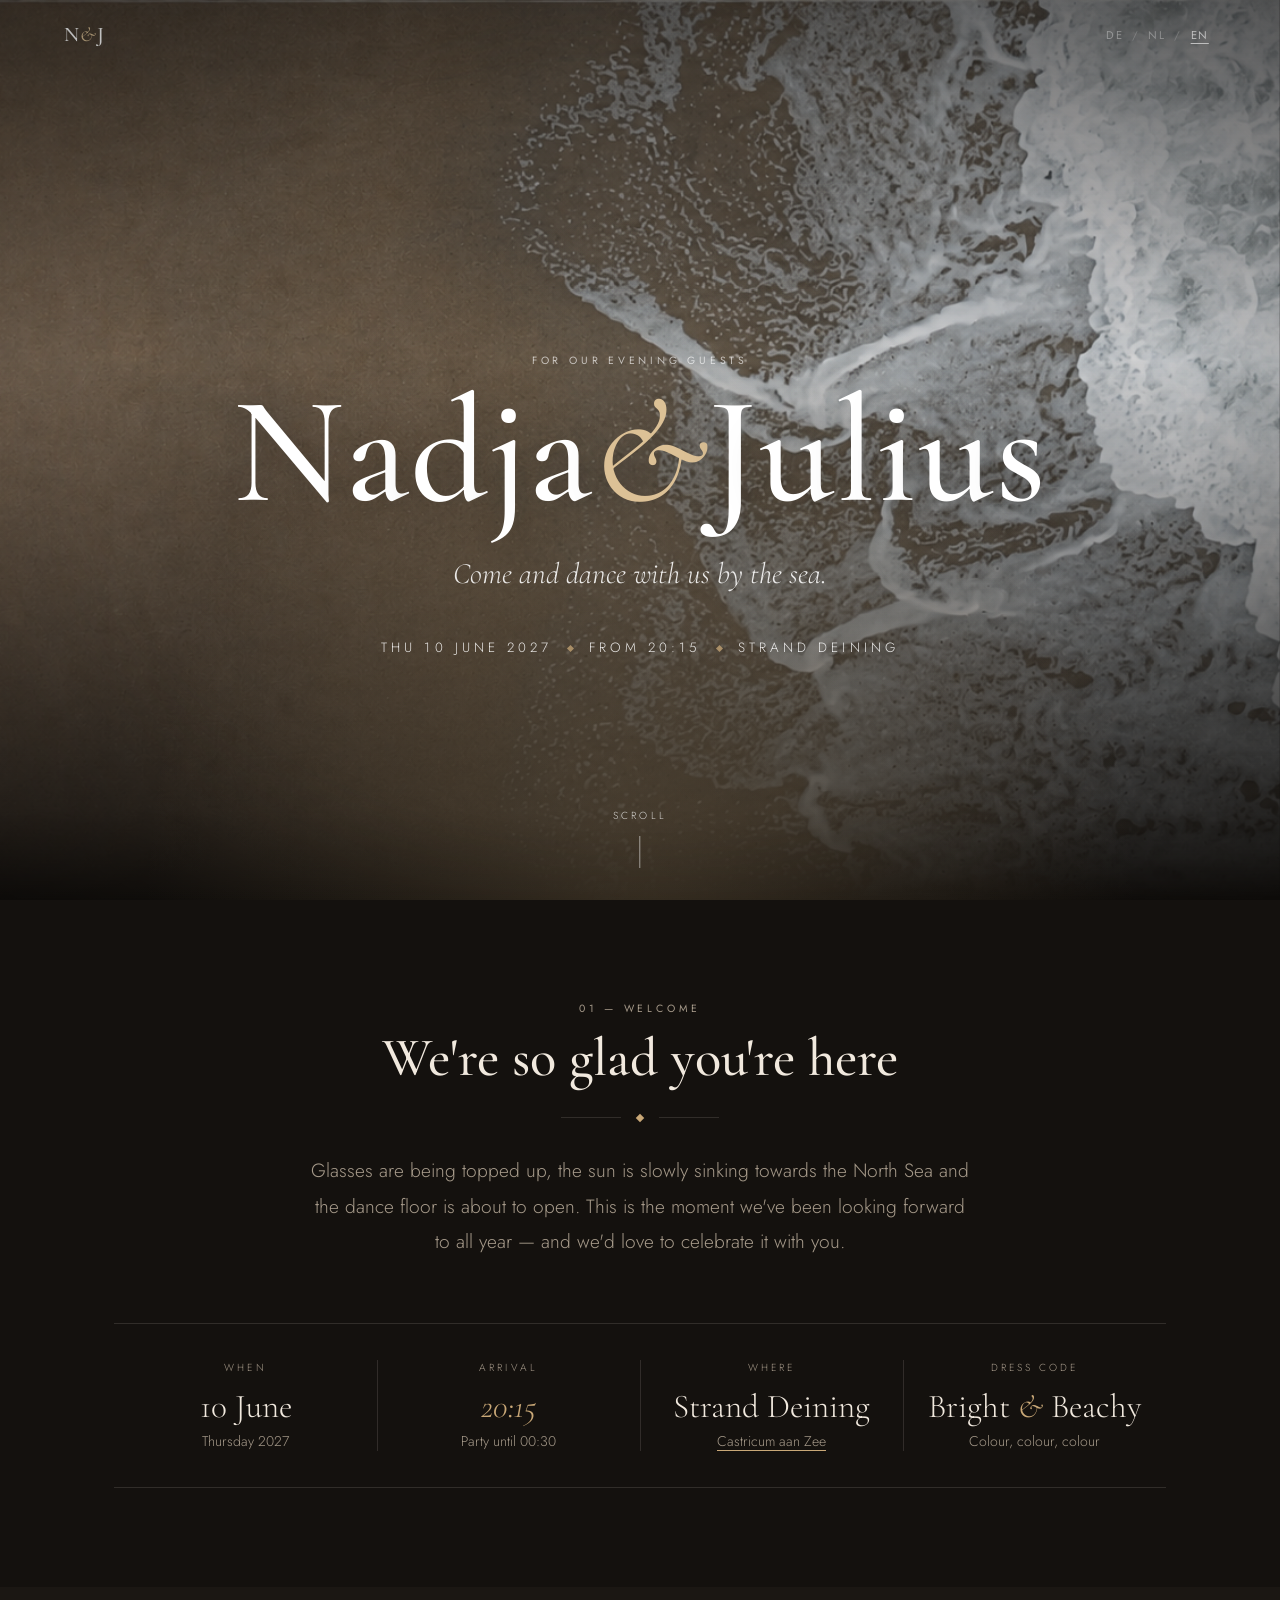
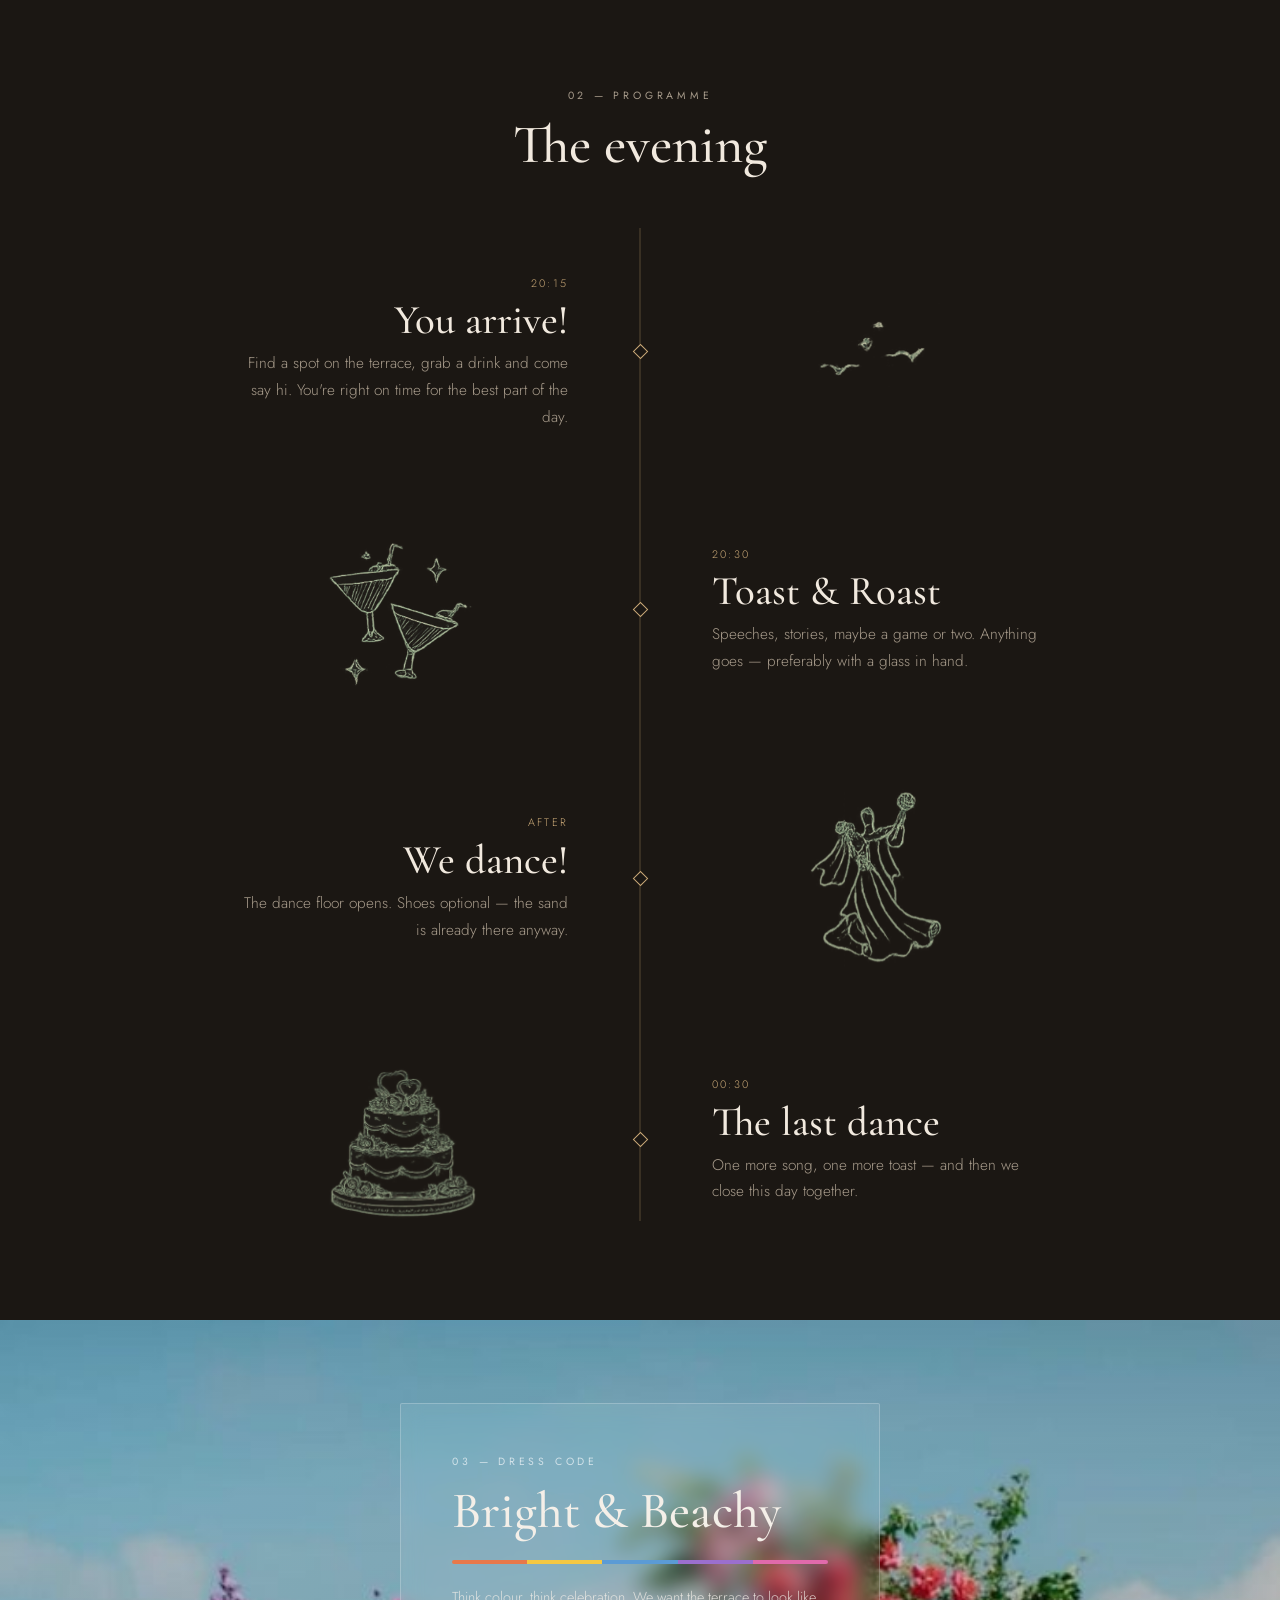
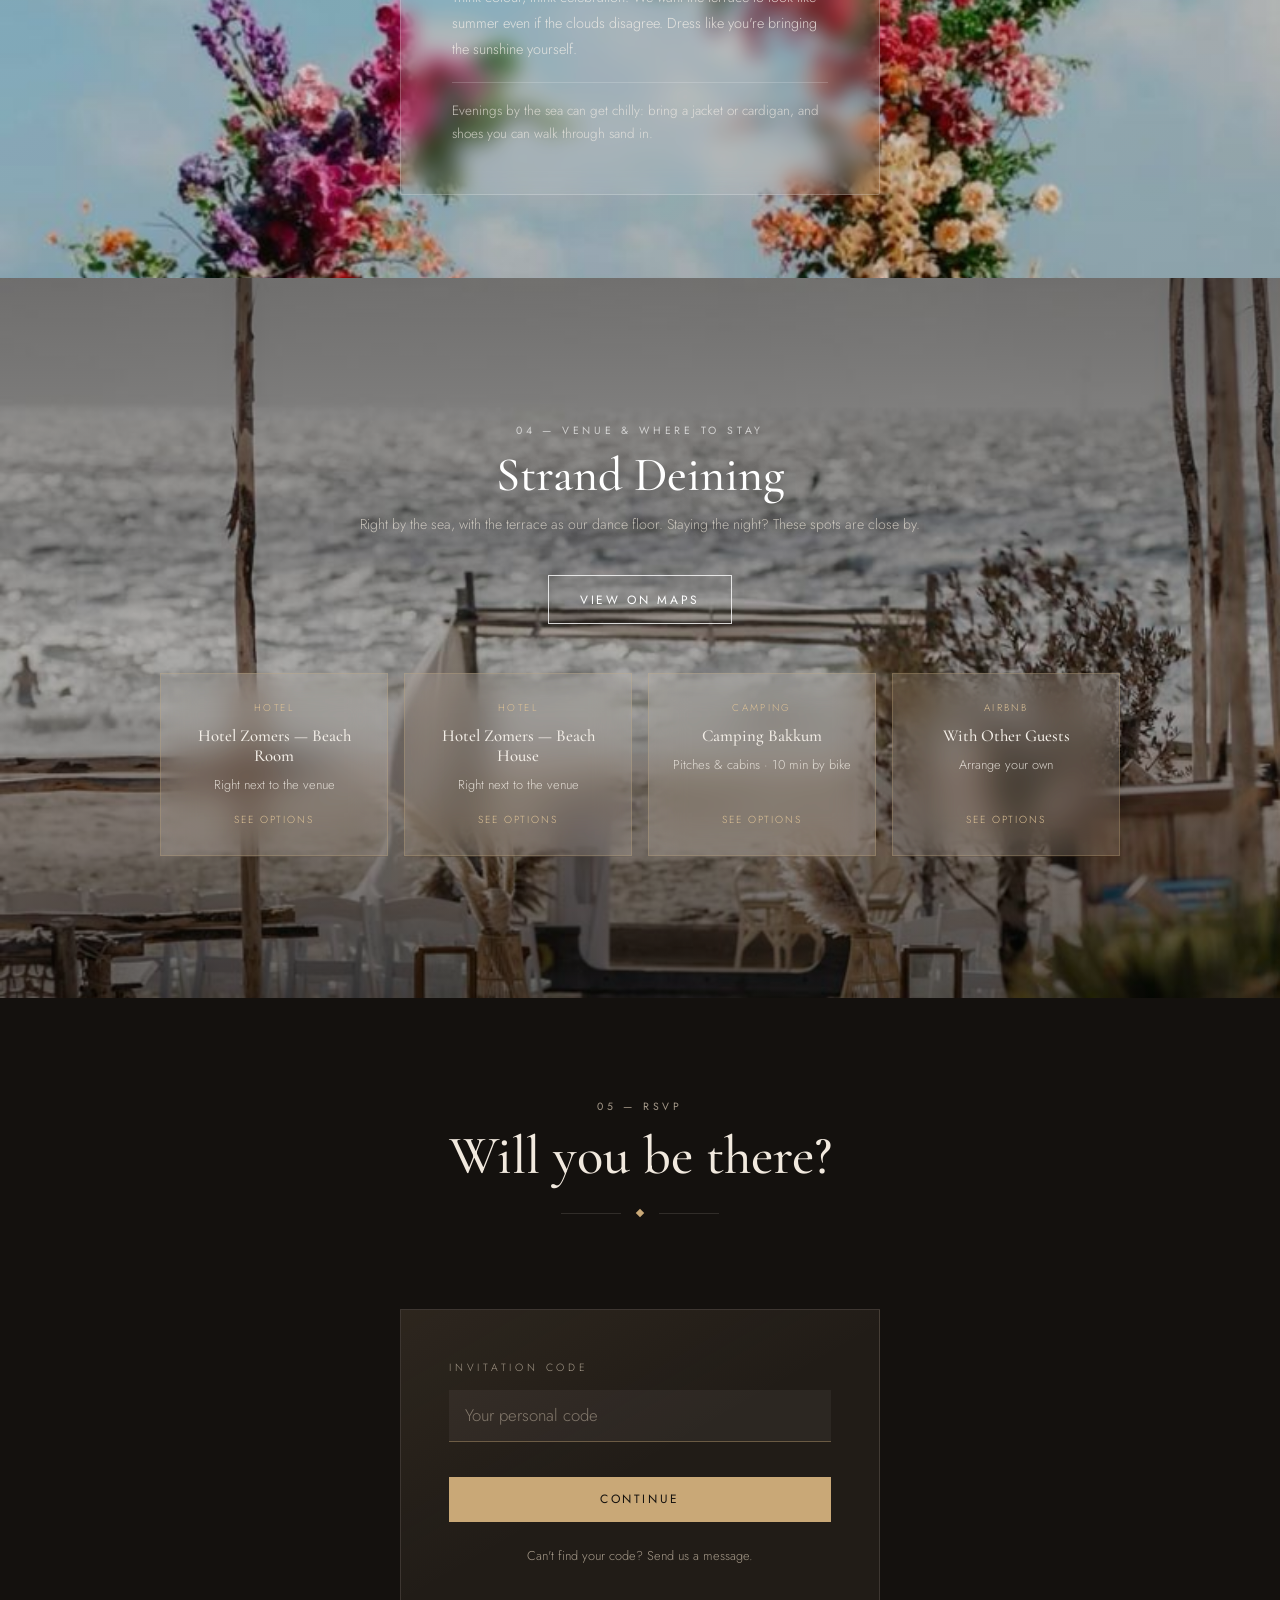
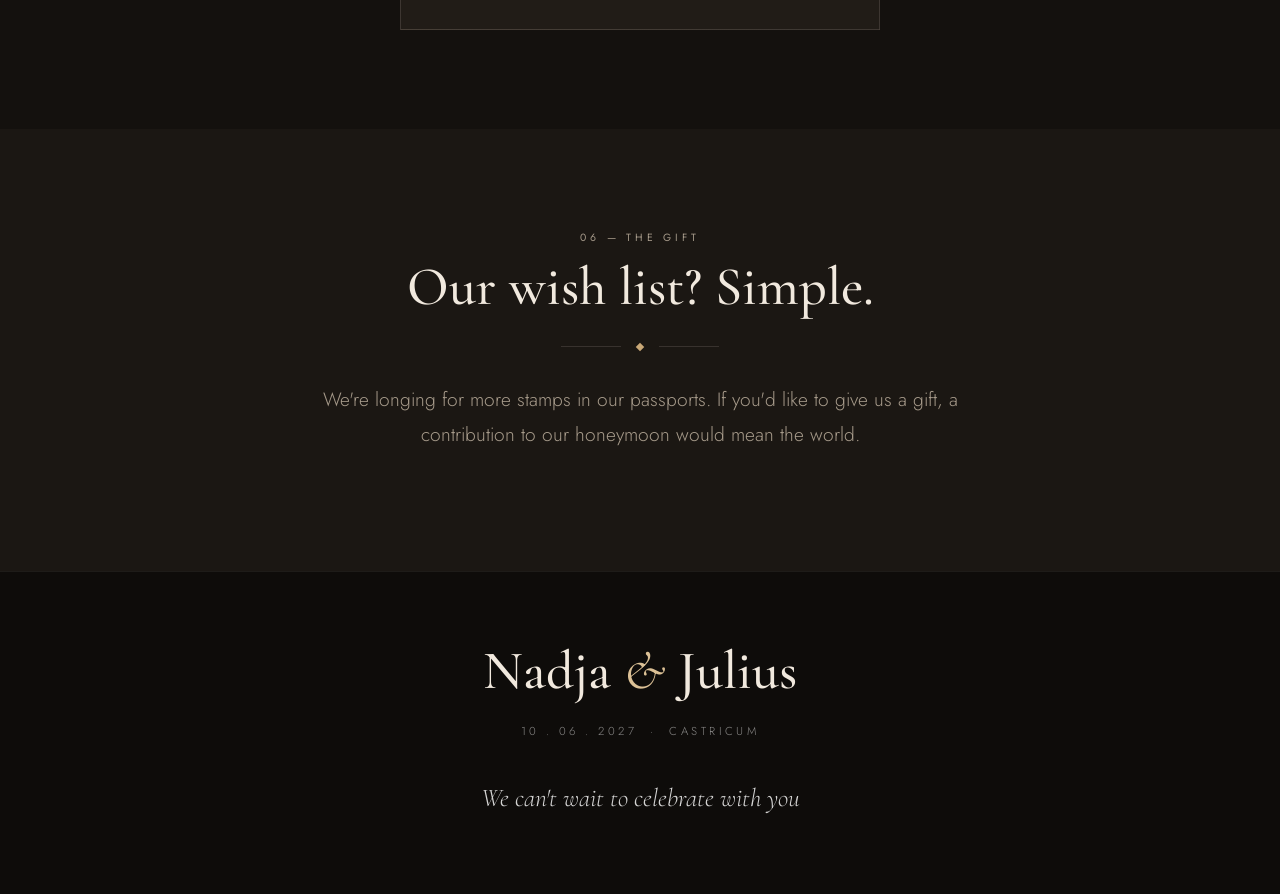
==== commit b4d1be96: "Update avond.html" ====
--- a/avond.html
+++ b/avond.html
@@ -39,6 +39,12 @@
     <img class="hero-base parallax-img" src="assets/hero-beach.png" alt="" width="1920" height="1080">
   </div>
   <div class="hero-waves" aria-hidden="true"></div>
+  <video id="heroVideo" class="hero-video" autoplay muted loop playsinline preload="auto"
+    poster="assets/hero-beach.png"
+    onloadeddata="this.classList.add('ready')"
+    onerror="this.style.display='none'">
+    <source src="hero-video.mp4" type="video/mp4">
+  </video>
   <div class="hero-scrim"></div>
   <div class="hero-inner">
     <p class="night-greet reveal" id="avond-greet" hidden></p>
--- a/styles.css
+++ b/styles.css
@@ -1107,6 +1107,8 @@
   --surface:   #211c17;
   color-scheme: dark;
 }
+/* the paper-grain overlay reads as a grey haze on dark — off for the evening page */
+.night #grain-overlay { display: none !important; }
 .night .vignette { background: radial-gradient(ellipse at center, transparent 60%, rgba(0,0,0,.35) 100%); }
 .night .skip-nav:focus { background: var(--accent); color: var(--bg); }
 
@@ -1126,10 +1128,15 @@
 
 /* hero */
 .night .hero { background: #0f0c0a; }
+/* photos + video in their own colours on the evening page (no grey grade) */
+.night .hero-base,
+.night .hero-video,
+.night .accom-bg,
+.night .dresscode-bg { filter: none; }
 .night .hero-scrim {
   background:
     radial-gradient(ellipse at 50% 105%, rgba(201,168,119,.22), transparent 55%),
-    linear-gradient(180deg, rgba(10,8,6,.6) 0%, rgba(10,8,6,.3) 40%, rgba(20,17,14,.9) 92%, var(--bg) 100%);
+    linear-gradient(180deg, rgba(10,8,6,.45) 0%, rgba(10,8,6,.12) 40%, rgba(20,17,14,.75) 90%, var(--bg) 100%);
 }
 .night-greet {
   font-family: var(--font-display); font-style: italic; font-weight: 400;
@@ -1179,12 +1186,10 @@
 
 /* dress code + venue extras */
 .night .dresscode-section { background: #2a2016; }
-.night .dresscode-scrim { background: linear-gradient(155deg, rgba(10,8,6,.35) 0%, rgba(10,8,6,.55) 100%); }
 .night-tip {
   margin: 1.2rem 0 0; padding-top: 1.1rem; border-top: 1px solid rgba(255,255,255,.18);
   font-size: .84rem; line-height: 1.7; color: rgba(244,239,232,.72);
 }
-.night .accom-scrim { background: linear-gradient(180deg, rgba(6,4,2,.65) 0%, rgba(6,4,2,.45) 50%, rgba(6,4,2,.7) 100%); }
 .night-maps { margin: 0 0 2.4rem; }
 
 /* RSVP form on dark */
